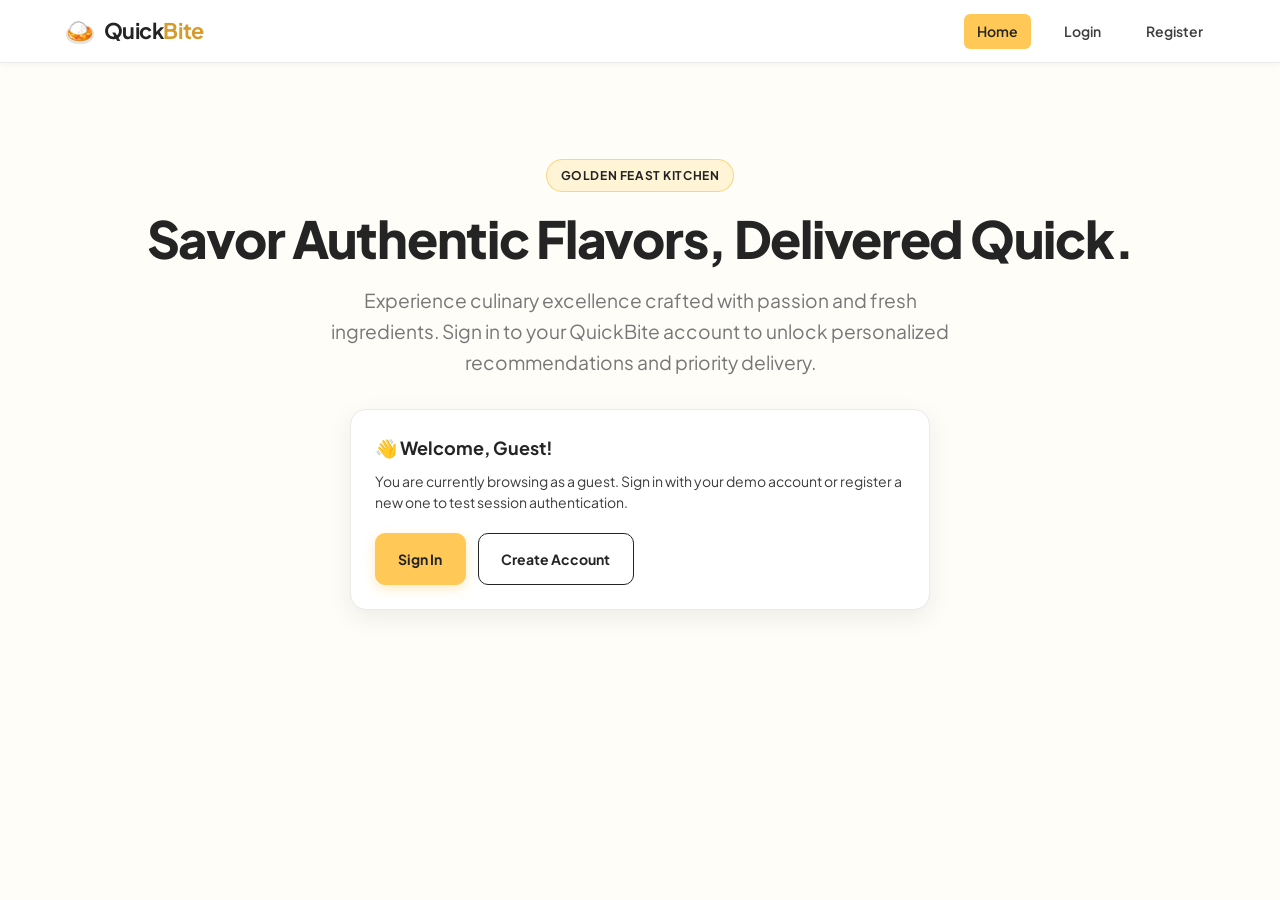
==== index.html @ b0f9e191 "Implement registration and login module (RRN 1246)" ====
<!DOCTYPE html>
<html lang="en">
<head>
  <meta charset="UTF-8">
  <meta name="viewport" content="width=device-width, initial-scale=1.0">
  <title>QuickBite | Authentic Food Ordering</title>
  <!-- Shared Golden Feast Stylesheet -->
  <link rel="stylesheet" href="css/style.css">
  <link rel="preconnect" href="https://fonts.googleapis.com">
  <link rel="preconnect" href="https://fonts.gstatic.com" crossorigin>
  <link href="https://fonts.googleapis.com/css2?family=Plus+Jakarta+Sans:wght@400;500;600;700;800&display=swap" rel="stylesheet">
</head>
<body>

  <!-- Top Navigation Header -->
  <header class="site-header">
    <div class="nav-container">
      <a href="index.html" class="brand-logo" aria-label="QuickBite Home">
        <span class="brand-icon">🍛</span>
        <span class="brand-text">Quick<span class="brand-highlight">Bite</span></span>
      </a>

      <nav class="nav-links" aria-label="Main Navigation">
        <a href="index.html" class="nav-link active" aria-current="page">Home</a>
        <a href="login.html" class="nav-link">Login</a>
        <a href="register.html" class="nav-link">Register</a>
      </nav>
    </div>
  </header>

  <!-- Hero Section -->
  <main class="hero-section">
    <div class="hero-badge">Golden Feast Kitchen</div>
    <h1 class="hero-title">Savor Authentic Flavors, Delivered Quick.</h1>
    <p class="hero-subtitle">
      Experience culinary excellence crafted with passion and fresh ingredients. Sign in to your QuickBite account to unlock personalized recommendations and priority delivery.
    </p>

    <!-- Session Status Card -->
    <div id="home-session-status" class="status-card">
      <div id="guest-view">
        <h3>👋 Welcome, Guest!</h3>
        <p>You are currently browsing as a guest. Sign in with your demo account or register a new one to test session authentication.</p>
        <div style="margin-top: 1.25rem; display: flex; gap: 0.75rem; flex-wrap: wrap;">
          <a href="login.html" class="btn btn-primary">Sign In</a>
          <a href="register.html" class="btn btn-outline">Create Account</a>
        </div>
      </div>

      <div id="logged-in-view" style="display: none;">
        <h3>🎉 Welcome back, <span id="user-display-name">Foodie</span>!</h3>
        <div style="margin-top: 1.25rem; display: flex; gap: 0.75rem; flex-wrap: wrap;">
          <button type="button" id="btn-home-logout" class="btn btn-primary" data-action="logout">Log Out of QuickBite</button>
        </div>
      </div>
    </div>
  </main>

  <!-- Shared Scripts -->
  <script src="js/storage.js"></script>
  <script src="js/auth.js"></script>
  <script>
    // Minimal Home UI session status handler
    document.addEventListener('DOMContentLoaded', () => {
      const user = window.QuickBiteStorage ? window.QuickBiteStorage.getCurrentUser() : null;
      const guestView = document.getElementById('guest-view');
      const loggedInView = document.getElementById('logged-in-view');
      const displayName = document.getElementById('user-display-name');

      if (user && user.name) {
        if (guestView) guestView.style.display = 'none';
        if (loggedInView) loggedInView.style.display = 'block';
        if (displayName) displayName.textContent = user.name;
      } else {
        if (guestView) guestView.style.display = 'block';
        if (loggedInView) loggedInView.style.display = 'none';
      }
    });
  </script>
</body>
</html>
---- css/style.css ----
/* ==========================================================================
   QuickBite - Golden Feast Design System
   Style Specification for Online Food Ordering & Delivery Management System
   ========================================================================== */

:root {
  /* Color Palette */
  --primary-gold: #FFC857;
  --primary-gold-hover: #EBB242;
  --primary-gold-dark: #D49B2E;
  --warm-cream: #FFF4D6;
  --cream-surface: #FFFDF8;
  --card-bg: #FFFFFF;
  --pale-blue: #F2F6FF;
  --pale-blue-border: #D8E4FF;
  --charcoal: #242424;
  --charcoal-light: #3D3D3D;
  --text-muted: #777777;
  --tomato-red: #E63946;
  --tomato-red-bg: #FFEBEB;
  --success-green: #2A9D8F;
  --success-green-bg: #E8F7F5;
  --light-border: #EAEAEA;
  --focus-ring: rgba(255, 200, 87, 0.45);

  /* Typography */
  --font-family: 'Plus Jakarta Sans', system-ui, -apple-system, BlinkMacSystemFont, 'Segoe UI', Roboto, sans-serif;
  --font-size-base: 1rem;
  --font-size-sm: 0.875rem;
  --font-size-xs: 0.75rem;
  --font-size-lg: 1.125rem;
  --font-size-xl: 1.35rem;
  --font-size-2xl: 1.75rem;
  --font-size-3xl: 2.25rem;

  /* Shadows & Radii */
  --radius-sm: 6px;
  --radius-md: 10px;
  --radius-lg: 16px;
  --radius-xl: 24px;
  --radius-full: 9999px;

  --shadow-sm: 0 2px 6px rgba(36, 36, 36, 0.04);
  --shadow-md: 0 8px 24px rgba(36, 36, 36, 0.08);
  --shadow-lg: 0 16px 40px rgba(255, 200, 87, 0.15), 0 6px 18px rgba(36, 36, 36, 0.05);

  /* Transitions */
  --transition-fast: 0.15s ease-in-out;
  --transition-normal: 0.25s ease-in-out;
}

/* --------------------------------------------------------------------------
   Global Reset & Base
   -------------------------------------------------------------------------- */
*, *::before, *::after {
  box-sizing: border-box;
  margin: 0;
  padding: 0;
}

html, body {
  width: 100%;
  min-height: 100%;
  font-family: var(--font-family);
  font-size: 16px;
  color: var(--charcoal);
  background-color: var(--cream-surface);
  line-height: 1.6;
  -webkit-font-smoothing: antialiased;
  overflow-x: hidden;
}

a {
  color: var(--charcoal);
  text-decoration: none;
  transition: color var(--transition-fast);
}

a:hover {
  color: var(--primary-gold-dark);
}

button, input, select, textarea {
  font-family: inherit;
  font-size: inherit;
}

/* --------------------------------------------------------------------------
   Site Header & Navigation
   -------------------------------------------------------------------------- */
.site-header {
  background-color: var(--card-bg);
  border-bottom: 1px solid var(--light-border);
  position: sticky;
  top: 0;
  z-index: 100;
  box-shadow: var(--shadow-sm);
}

.nav-container {
  max-width: 1200px;
  margin: 0 auto;
  padding: 0.85rem 1.5rem;
  display: flex;
  align-items: center;
  justify-content: space-between;
}

.brand-logo {
  display: flex;
  align-items: center;
  gap: 0.5rem;
  font-size: 1.35rem;
  font-weight: 700;
  letter-spacing: -0.02em;
}

.brand-icon {
  font-size: 1.6rem;
  line-height: 1;
}

.brand-text {
  color: var(--charcoal);
}

.brand-highlight {
  color: var(--primary-gold-dark);
}

.nav-links {
  display: flex;
  align-items: center;
  gap: 1.25rem;
}

.nav-link {
  font-weight: 600;
  font-size: var(--font-size-sm);
  color: var(--charcoal-light);
  padding: 0.4rem 0.8rem;
  border-radius: var(--radius-sm);
  transition: background-color var(--transition-fast), color var(--transition-fast);
}

.nav-link:hover {
  background-color: var(--warm-cream);
  color: var(--charcoal);
}

.nav-link.active {
  background-color: var(--primary-gold);
  color: var(--charcoal);
}

.user-nav-badge {
  font-size: var(--font-size-sm);
  font-weight: 600;
  background-color: var(--warm-cream);
  color: var(--charcoal);
  padding: 0.4rem 0.85rem;
  border-radius: var(--radius-full);
  border: 1px solid rgba(255, 200, 87, 0.4);
}

.btn-logout-link {
  color: var(--tomato-red) !important;
  cursor: pointer;
}

.btn-logout-link:hover {
  background-color: var(--tomato-red-bg) !important;
}

/* --------------------------------------------------------------------------
   Authentication Page Layout & Golden Surroundings
   -------------------------------------------------------------------------- */
.auth-page {
  background: radial-gradient(circle at 10% 20%, var(--warm-cream) 0%, var(--cream-surface) 65%, #FFF0C9 100%);
  display: flex;
  flex-direction: column;
  min-height: 100vh;
}

.auth-main {
  flex: 1;
  display: flex;
  align-items: center;
  justify-content: center;
  padding: 2.5rem 1.25rem;
}

.auth-card-wrapper {
  width: 100%;
  max-width: 490px;
  margin: 0 auto;
}

.auth-card {
  background-color: var(--card-bg);
  border: 1px solid var(--light-border);
  border-radius: var(--radius-lg);
  box-shadow: var(--shadow-lg);
  padding: 2.25rem 2rem;
  position: relative;
  overflow: hidden;
}

.auth-card::before {
  content: "";
  position: absolute;
  top: 0;
  left: 0;
  right: 0;
  height: 5px;
  background: linear-gradient(90deg, var(--primary-gold) 0%, #FF9E00 100%);
}

.badge-tag {
  display: inline-block;
  background-color: var(--warm-cream);
  color: var(--charcoal);
  font-size: var(--font-size-xs);
  font-weight: 700;
  text-transform: uppercase;
  letter-spacing: 0.05em;
  padding: 0.25rem 0.65rem;
  border-radius: var(--radius-full);
  margin-bottom: 0.6rem;
  border: 1px solid rgba(255, 200, 87, 0.6);
}

.auth-header {
  margin-bottom: 1.5rem;
  text-align: left;
}

.auth-title {
  font-size: var(--font-size-2xl);
  font-weight: 700;
  color: var(--charcoal);
  margin-bottom: 0.35rem;
  letter-spacing: -0.02em;
}

.auth-subtitle {
  font-size: var(--font-size-sm);
  color: var(--text-muted);
  line-height: 1.5;
}

/* --------------------------------------------------------------------------
   Notice & Academic Disclaimers
   -------------------------------------------------------------------------- */
.notice-banner {
  display: flex;
  gap: 0.6rem;
  padding: 0.75rem 0.9rem;
  border-radius: var(--radius-md);
  font-size: var(--font-size-xs);
  line-height: 1.45;
  margin-bottom: 1.25rem;
}

.demo-disclaimer {
  background-color: var(--pale-blue);
  border: 1px solid var(--pale-blue-border);
  color: #2B4C7E;
}

.notice-icon {
  font-size: 1.1rem;
  flex-shrink: 0;
  margin-top: 1px;
}

/* --------------------------------------------------------------------------
   Demo Account Box
   -------------------------------------------------------------------------- */
.demo-account-box {
  background-color: var(--warm-cream);
  border: 1px dashed var(--primary-gold-dark);
  border-radius: var(--radius-md);
  padding: 0.75rem 0.9rem;
  margin-bottom: 1.25rem;
}

.demo-box-header {
  display: flex;
  align-items: center;
  justify-content: space-between;
  margin-bottom: 0.35rem;
  flex-wrap: wrap;
  gap: 0.4rem;
}

.demo-chip {
  font-size: var(--font-size-xs);
  font-weight: 700;
  color: var(--charcoal);
  text-transform: uppercase;
  letter-spacing: 0.04em;
}

.demo-credentials-text {
  font-size: var(--font-size-xs);
  color: var(--charcoal-light);
  line-height: 1.4;
}

.demo-credentials-text code {
  background-color: var(--card-bg);
  padding: 0.15rem 0.35rem;
  border-radius: var(--radius-sm);
  font-family: monospace;
  font-size: 0.8rem;
  border: 1px solid var(--light-border);
}

/* --------------------------------------------------------------------------
   Alerts & Feedback Messages
   -------------------------------------------------------------------------- */
.auth-alert {
  padding: 0.75rem 1rem;
  border-radius: var(--radius-md);
  font-size: var(--font-size-sm);
  font-weight: 500;
  margin-bottom: 1.25rem;
  animation: fadeIn 0.2s ease-in-out;
}

@keyframes fadeIn {
  from { opacity: 0; transform: translateY(-4px); }
  to { opacity: 1; transform: translateY(0); }
}

.alert-error {
  background-color: var(--tomato-red-bg);
  color: var(--tomato-red);
  border: 1px solid rgba(230, 57, 70, 0.25);
}

.alert-success {
  background-color: var(--success-green-bg);
  color: var(--success-green);
  border: 1px solid rgba(42, 157, 143, 0.25);
}

.alert-info {
  background-color: var(--pale-blue);
  color: #1D4ED8;
  border: 1px solid var(--pale-blue-border);
}

/* --------------------------------------------------------------------------
   Form Controls & Inputs
   -------------------------------------------------------------------------- */
.auth-form {
  display: flex;
  flex-direction: column;
  gap: 1.15rem;
}

.form-group {
  display: flex;
  flex-direction: column;
  gap: 0.35rem;
  text-align: left;
}

.form-label {
  font-size: var(--font-size-sm);
  font-weight: 600;
  color: var(--charcoal);
  display: block;
}

.required-star {
  color: var(--tomato-red);
  font-weight: bold;
}

.input-wrapper {
  position: relative;
  display: flex;
  align-items: center;
}

.input-icon {
  position: absolute;
  left: 0.85rem;
  font-size: 1rem;
  pointer-events: none;
  opacity: 0.7;
  user-select: none;
}

.form-input {
  width: 100%;
  padding: 0.75rem 0.9rem 0.75rem 2.45rem;
  background-color: #FFFFFF;
  border: 1.5px solid var(--light-border);
  border-radius: var(--radius-md);
  font-size: var(--font-size-sm);
  color: var(--charcoal);
  transition: border-color var(--transition-fast), box-shadow var(--transition-fast);
}

.form-input::placeholder {
  color: #AAAAAA;
}

.form-input:focus {
  outline: none;
  border-color: var(--primary-gold-dark);
  box-shadow: 0 0 0 3px var(--focus-ring);
}

.form-input.is-invalid {
  border-color: var(--tomato-red);
  box-shadow: 0 0 0 3px rgba(230, 57, 70, 0.15);
}

.btn-toggle-password {
  position: absolute;
  right: 0.75rem;
  background: none;
  border: none;
  cursor: pointer;
  padding: 0.25rem;
  font-size: 1rem;
  border-radius: var(--radius-sm);
  line-height: 1;
  transition: opacity var(--transition-fast), transform var(--transition-fast);
}

.btn-toggle-password:hover {
  transform: scale(1.1);
}

.btn-toggle-password:focus {
  outline: 2px solid var(--primary-gold);
}

.field-hint {
  font-size: var(--font-size-xs);
  color: var(--text-muted);
}

.field-error {
  font-size: var(--font-size-xs);
  color: var(--tomato-red);
  font-weight: 500;
  display: none;
  margin-top: 0.15rem;
}

/* --------------------------------------------------------------------------
   Buttons
   -------------------------------------------------------------------------- */
.btn {
  display: inline-flex;
  align-items: center;
  justify-content: center;
  font-weight: 700;
  font-size: var(--font-size-sm);
  padding: 0.85rem 1.4rem;
  border-radius: var(--radius-md);
  border: 1px solid transparent;
  cursor: pointer;
  transition: all var(--transition-fast);
  text-decoration: none;
}

.btn-primary {
  background-color: var(--primary-gold);
  color: var(--charcoal);
  border-color: var(--primary-gold);
  box-shadow: 0 4px 12px rgba(255, 200, 87, 0.35);
}

.btn-primary:hover {
  background-color: var(--primary-gold-hover);
  border-color: var(--primary-gold-hover);
  transform: translateY(-1px);
  box-shadow: 0 6px 16px rgba(255, 200, 87, 0.45);
}

.btn-primary:active {
  transform: translateY(0);
}

.btn-primary:focus {
  outline: none;
  box-shadow: 0 0 0 3px var(--focus-ring);
}

.btn-block {
  width: 100%;
}

.btn-outline-sm {
  background-color: #FFFFFF;
  border: 1px solid var(--primary-gold-dark);
  color: var(--charcoal);
  padding: 0.3rem 0.65rem;
  font-size: var(--font-size-xs);
  font-weight: 600;
  border-radius: var(--radius-sm);
}

.btn-outline-sm:hover {
  background-color: var(--primary-gold);
  color: var(--charcoal);
}

.btn-outline {
  background-color: transparent;
  border: 1.5px solid var(--charcoal);
  color: var(--charcoal);
}

.btn-outline:hover {
  background-color: var(--charcoal);
  color: #FFFFFF;
}

.btn:disabled, .btn.loading {
  opacity: 0.75;
  cursor: not-allowed;
  transform: none !important;
}

/* --------------------------------------------------------------------------
   Auth Footer
   -------------------------------------------------------------------------- */
.auth-footer {
  margin-top: 1.5rem;
  padding-top: 1.25rem;
  border-top: 1px solid var(--light-border);
  text-align: center;
  font-size: var(--font-size-sm);
  color: var(--text-muted);
}

.auth-link {
  font-weight: 700;
  color: var(--charcoal);
  text-decoration: underline;
  text-underline-offset: 3px;
}

.auth-link:hover {
  color: var(--primary-gold-dark);
}

/* --------------------------------------------------------------------------
   Home Page Shell (index.html)
   -------------------------------------------------------------------------- */
.hero-section {
  max-width: 1200px;
  margin: 3rem auto;
  padding: 3rem 1.5rem;
  text-align: center;
}

.hero-badge {
  display: inline-block;
  background-color: var(--warm-cream);
  color: var(--charcoal);
  font-size: var(--font-size-xs);
  font-weight: 700;
  text-transform: uppercase;
  letter-spacing: 0.05em;
  padding: 0.35rem 0.85rem;
  border-radius: var(--radius-full);
  margin-bottom: 1rem;
  border: 1px solid rgba(255, 200, 87, 0.7);
}

.hero-title {
  font-size: clamp(2rem, 4vw, 3.25rem);
  font-weight: 800;
  letter-spacing: -0.025em;
  line-height: 1.2;
  margin-bottom: 1rem;
  color: var(--charcoal);
}

.hero-subtitle {
  font-size: clamp(1rem, 2vw, 1.2rem);
  color: var(--text-muted);
  max-width: 620px;
  margin: 0 auto 2rem auto;
  line-height: 1.6;
}

.hero-actions {
  display: flex;
  align-items: center;
  justify-content: center;
  gap: 1rem;
  flex-wrap: wrap;
}

.status-card {
  max-width: 580px;
  margin: 2rem auto 0 auto;
  background-color: var(--card-bg);
  border: 1px solid var(--light-border);
  border-radius: var(--radius-lg);
  padding: 1.5rem;
  box-shadow: var(--shadow-md);
  text-align: left;
}

.status-card h3 {
  font-size: var(--font-size-lg);
  font-weight: 700;
  margin-bottom: 0.5rem;
}

.status-card p {
  font-size: var(--font-size-sm);
  color: var(--charcoal-light);
  line-height: 1.5;
}

/* --------------------------------------------------------------------------
   Responsive Media Queries
   -------------------------------------------------------------------------- */
@media (max-width: 768px) {
  .nav-container {
    padding: 0.75rem 1rem;
  }

  .auth-main {
    padding: 1.5rem 1rem;
  }

  .auth-card {
    padding: 1.75rem 1.25rem;
  }

  .auth-title {
    font-size: 1.5rem;
  }
}

@media (max-width: 480px) {
  .nav-links {
    gap: 0.65rem;
  }

  .nav-link {
    font-size: 0.8rem;
    padding: 0.35rem 0.55rem;
  }

  .user-nav-badge {
    font-size: 0.75rem;
    padding: 0.3rem 0.6rem;
  }
}
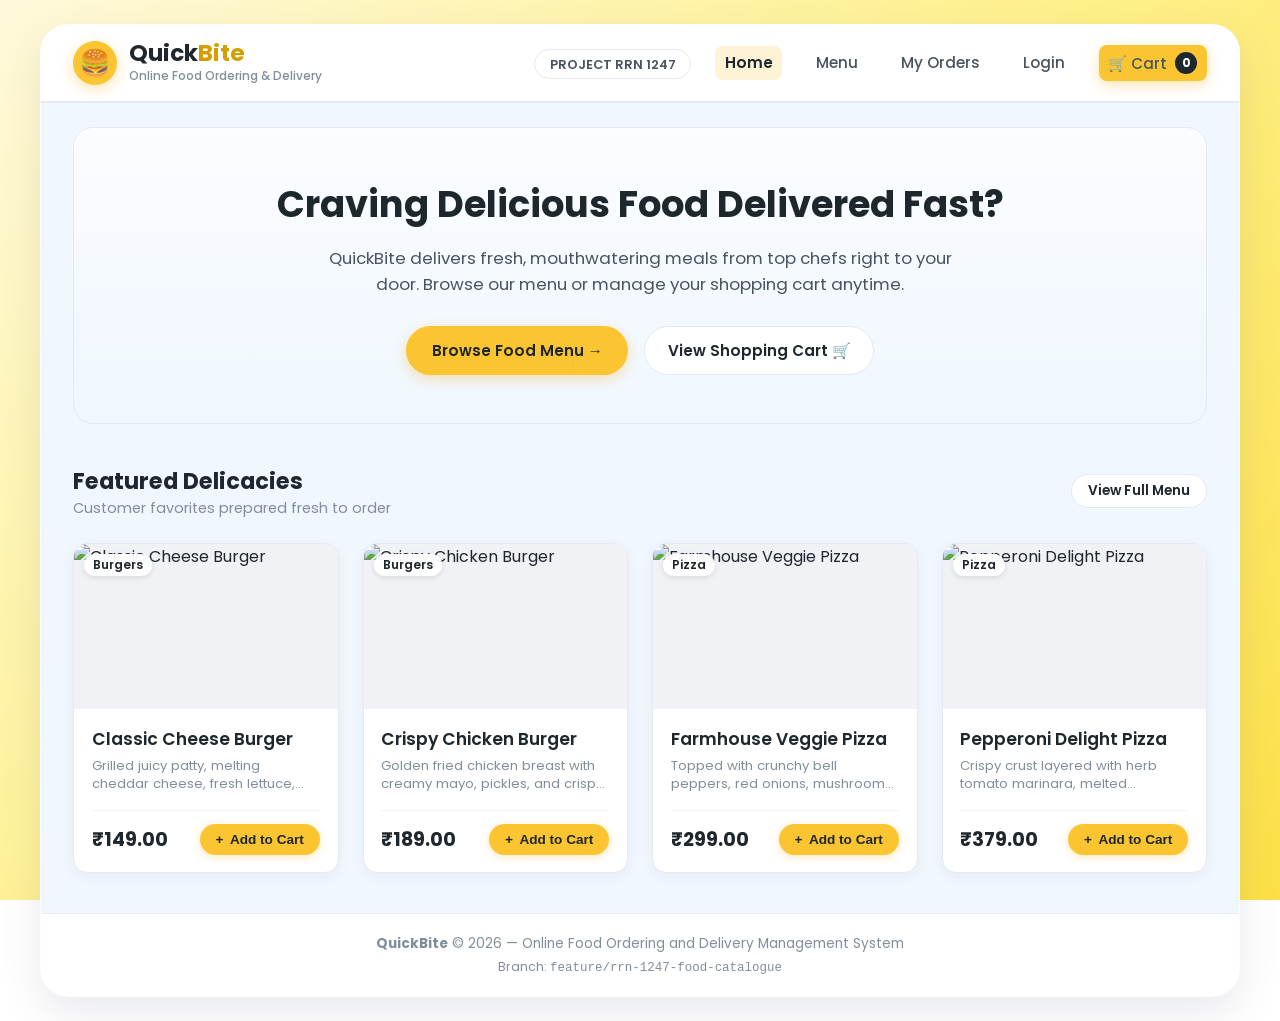
==== commit 9a44aca8: "Implement shopping cart module for RRN 1247" ====
--- a/index.html
+++ b/index.html
@@ -3,80 +3,161 @@
 <head>
   <meta charset="UTF-8">
   <meta name="viewport" content="width=device-width, initial-scale=1.0">
-  <title>QuickBite | Authentic Food Ordering</title>
-  <!-- Shared Golden Feast Stylesheet -->
+  <title>QuickBite — Online Food Ordering & Delivery</title>
   <link rel="stylesheet" href="css/style.css">
-  <link rel="preconnect" href="https://fonts.googleapis.com">
-  <link rel="preconnect" href="https://fonts.gstatic.com" crossorigin>
-  <link href="https://fonts.googleapis.com/css2?family=Plus+Jakarta+Sans:wght@400;500;600;700;800&display=swap" rel="stylesheet">
+  <style>
+    .hero-box {
+      padding: 3rem 2rem;
+      text-align: center;
+      background: linear-gradient(180deg, rgba(255, 255, 255, 0.7) 0%, rgba(240, 247, 255, 0.9) 100%);
+      border-radius: var(--radius-lg);
+      margin: 1.5rem 2rem;
+      border: 1px solid var(--border-light);
+    }
+    .hero-box h2 {
+      font-size: 2.3rem;
+      font-weight: 700;
+      color: var(--text-dark);
+      margin-bottom: 0.8rem;
+    }
+    .hero-box p {
+      font-size: 1.05rem;
+      color: var(--text-body);
+      max-width: 650px;
+      margin: 0 auto 1.8rem auto;
+    }
+    .hero-cta {
+      display: flex;
+      justify-content: center;
+      gap: 1rem;
+      flex-wrap: wrap;
+    }
+    .featured-section {
+      padding: 1rem 2rem 2.5rem 2rem;
+    }
+    .featured-header {
+      margin-bottom: 1.5rem;
+      display: flex;
+      justify-content: space-between;
+      align-items: center;
+    }
+  </style>
 </head>
 <body>
+  <div class="main-wrapper">
 
-  <!-- Top Navigation Header -->
-  <header class="site-header">
-    <div class="nav-container">
-      <a href="index.html" class="brand-logo" aria-label="QuickBite Home">
-        <span class="brand-icon">🍛</span>
-        <span class="brand-text">Quick<span class="brand-highlight">Bite</span></span>
+    <!-- Header Navigation -->
+    <header class="site-header">
+      <a href="index.html" class="brand-link">
+        <div class="logo-badge">🍔</div>
+        <div class="brand-text">
+          <h1>Quick<span>Bite</span></h1>
+          <p>Online Food Ordering & Delivery</p>
+        </div>
       </a>
 
-      <nav class="nav-links" aria-label="Main Navigation">
-        <a href="index.html" class="nav-link active" aria-current="page">Home</a>
-        <a href="login.html" class="nav-link">Login</a>
-        <a href="register.html" class="nav-link">Register</a>
+      <nav>
+        <ul class="nav-links">
+          <li><span class="team-pill">PROJECT RRN 1247</span></li>
+          <li><a href="index.html" class="active">Home</a></li>
+          <li><a href="menu.html">Menu</a></li>
+          <li><a href="#" onclick="alert('My Orders module is under development by teammate.'); return false;">My Orders</a></li>
+          <li><a href="#" onclick="alert('Login module is under development by teammate.'); return false;">Login</a></li>
+          <li>
+            <a href="cart.html" class="cart-link-btn">
+              <span>🛒 Cart</span>
+              <span class="cart-badge" id="cart-badge">0</span>
+            </a>
+          </li>
+        </ul>
       </nav>
-    </div>
-  </header>
+    </header>
 
-  <!-- Hero Section -->
-  <main class="hero-section">
-    <div class="hero-badge">Golden Feast Kitchen</div>
-    <h1 class="hero-title">Savor Authentic Flavors, Delivered Quick.</h1>
-    <p class="hero-subtitle">
-      Experience culinary excellence crafted with passion and fresh ingredients. Sign in to your QuickBite account to unlock personalized recommendations and priority delivery.
-    </p>
+    <!-- Hero Section -->
+    <section class="hero-box">
+      <h2>Craving Delicious Food Delivered Fast?</h2>
+      <p>QuickBite delivers fresh, mouthwatering meals from top chefs right to your door. Browse our menu or manage your shopping cart anytime.</p>
+      <div class="hero-cta">
+        <a href="menu.html" class="btn-yellow">Browse Food Menu →</a>
+        <a href="cart.html" class="btn-secondary">View Shopping Cart 🛒</a>
+      </div>
+    </section>
 
-    <!-- Session Status Card -->
-    <div id="home-session-status" class="status-card">
-      <div id="guest-view">
-        <h3>👋 Welcome, Guest!</h3>
-        <p>You are currently browsing as a guest. Sign in with your demo account or register a new one to test session authentication.</p>
-        <div style="margin-top: 1.25rem; display: flex; gap: 0.75rem; flex-wrap: wrap;">
-          <a href="login.html" class="btn btn-primary">Sign In</a>
-          <a href="register.html" class="btn btn-outline">Create Account</a>
+    <!-- Featured Food Catalogue Section -->
+    <section class="featured-section">
+      <div class="featured-header">
+        <div>
+          <h3 style="font-size: 1.4rem; font-weight: 700;">Featured Delicacies</h3>
+          <p style="color: var(--text-muted); font-size: 0.9rem;">Customer favorites prepared fresh to order</p>
         </div>
+        <a href="menu.html" class="btn-secondary" style="font-size: 0.85rem; padding: 0.4rem 1rem;">View Full Menu</a>
       </div>
 
-      <div id="logged-in-view" style="display: none;">
-        <h3>🎉 Welcome back, <span id="user-display-name">Foodie</span>!</h3>
-        <div style="margin-top: 1.25rem; display: flex; gap: 0.75rem; flex-wrap: wrap;">
-          <button type="button" id="btn-home-logout" class="btn btn-primary" data-action="logout">Log Out of QuickBite</button>
+      <div class="food-grid" id="featured-food-grid">
+        <!-- Rendered dynamically -->
+      </div>
+    </section>
+
+    <!-- Site Footer -->
+    <footer class="site-footer">
+      <p><strong>QuickBite</strong> &copy; 2026 — Online Food Ordering and Delivery Management System</p>
+      <p style="font-size: 0.78rem; margin-top: 4px;">Branch: <code>feature/rrn-1247-food-catalogue</code></p>
+    </footer>
+
+  </div>
+
+  <!-- Toast Notification -->
+  <div id="toast" class="toast-notice hidden"></div>
+
+  <!-- Shared Storage & Helpers -->
+  <script src="js/storage.js"></script>
+  <script>
+    let toastTimer = null;
+    function showToast(message) {
+      const toast = document.getElementById("toast");
+      if (!toast) return;
+      toast.textContent = message;
+      toast.classList.remove("hidden");
+      clearTimeout(toastTimer);
+      toastTimer = setTimeout(() => {
+        toast.classList.add("hidden");
+      }, 2500);
+    }
+
+    function renderFeatured() {
+      const grid = document.getElementById("featured-food-grid");
+      if (!grid) return;
+      const items = getFoodItems().slice(0, 4); // First 4 featured items
+      grid.innerHTML = items.map(item => `
+        <div class="food-card">
+          <div class="food-card-img-wrap">
+            <img src="${item.image}" alt="${item.name}" loading="lazy" onerror="this.src='https://images.unsplash.com/photo-1546069901-ba9599a7e63c?auto=format&fit=crop&w=500&q=80'">
+            <span class="food-category-badge">${item.category}</span>
+          </div>
+          <div class="food-card-body">
+            <h4 class="food-card-title">${item.name}</h4>
+            <p class="food-card-desc">${item.description}</p>
+            <div class="food-card-footer">
+              <span class="food-card-price">${formatCurrency(item.price)}</span>
+              <button class="btn-add-food" onclick="handleAddToCart(${item.id})">
+                <span>+</span> Add to Cart
+              </button>
+            </div>
+          </div>
         </div>
-      </div>
-    </div>
-  </main>
+      `).join("");
+    }
 
-  <!-- Shared Scripts -->
-  <script src="js/storage.js"></script>
-  <script src="js/auth.js"></script>
-  <script>
-    // Minimal Home UI session status handler
-    document.addEventListener('DOMContentLoaded', () => {
-      const user = window.QuickBiteStorage ? window.QuickBiteStorage.getCurrentUser() : null;
-      const guestView = document.getElementById('guest-view');
-      const loggedInView = document.getElementById('logged-in-view');
-      const displayName = document.getElementById('user-display-name');
+    function handleAddToCart(id) {
+      const items = getFoodItems();
+      const product = items.find(i => Number(i.id) === Number(id));
+      if (product) {
+        addToCart(product);
+        showToast(`Added "${product.name}" to cart! 🛒`);
+      }
+    }
 
-      if (user && user.name) {
-        if (guestView) guestView.style.display = 'none';
-        if (loggedInView) loggedInView.style.display = 'block';
-        if (displayName) displayName.textContent = user.name;
-      } else {
-        if (guestView) guestView.style.display = 'block';
-        if (loggedInView) loggedInView.style.display = 'none';
-      }
-    });
+    document.addEventListener("DOMContentLoaded", renderFeatured);
   </script>
 </body>
 </html>
-
--- a/css/style.css
+++ b/css/style.css
@@ -1,665 +1,782 @@
-/* ==========================================================================
-   QuickBite - Golden Feast Design System
-   Style Specification for Online Food Ordering & Delivery Management System
-   ========================================================================== */
+/* ==============================================================================
+   QuickBite — Unified Style Sheet (Food Ordering & Delivery Management System)
+   Visual Theme:
+   - Warm Yellow Outer Background
+   - Large, Rounded, Light-Blue / Off-White Main Container
+   - White Food & Cart Cards with Rounded Corners
+   - Yellow Pill Buttons with Rounded Edges
+   - Dark Clean Typography & Soft Shadows
+   ============================================================================== */
+
+@import url('https://fonts.googleapis.com/css2?family=Poppins:wght@300;400;500;600;700&display=swap');
 
 :root {
-  /* Color Palette */
-  --primary-gold: #FFC857;
-  --primary-gold-hover: #EBB242;
-  --primary-gold-dark: #D49B2E;
-  --warm-cream: #FFF4D6;
-  --cream-surface: #FFFDF8;
-  --card-bg: #FFFFFF;
-  --pale-blue: #F2F6FF;
-  --pale-blue-border: #D8E4FF;
-  --charcoal: #242424;
-  --charcoal-light: #3D3D3D;
-  --text-muted: #777777;
-  --tomato-red: #E63946;
-  --tomato-red-bg: #FFEBEB;
-  --success-green: #2A9D8F;
-  --success-green-bg: #E8F7F5;
-  --light-border: #EAEAEA;
-  --focus-ring: rgba(255, 200, 87, 0.45);
-
-  /* Typography */
-  --font-family: 'Plus Jakarta Sans', system-ui, -apple-system, BlinkMacSystemFont, 'Segoe UI', Roboto, sans-serif;
-  --font-size-base: 1rem;
-  --font-size-sm: 0.875rem;
-  --font-size-xs: 0.75rem;
-  --font-size-lg: 1.125rem;
-  --font-size-xl: 1.35rem;
-  --font-size-2xl: 1.75rem;
-  --font-size-3xl: 2.25rem;
-
+  /* Warm Yellow & Accent Palette */
+  --bg-yellow: #fff3b0;
+  --bg-yellow-gradient: linear-gradient(135deg, #fff9db 0%, #fef08a 50%, #fde047 100%);
+  --container-light-blue: #f0f7ff;
+  --card-white: #ffffff;
+  --primary-yellow: #fbc531;
+  --primary-yellow-hover: #e1b12c;
+  --accent-orange: #ff793f;
+  --accent-green: #2ed573;
+  --accent-red: #eb4d4b;
+  
+  /* Text & Neutral Colors */
+  --text-dark: #1e272e;
+  --text-body: #485460;
+  --text-muted: #808e9b;
+  --border-light: #e4eaf2;
+  
   /* Shadows & Radii */
-  --radius-sm: 6px;
-  --radius-md: 10px;
-  --radius-lg: 16px;
-  --radius-xl: 24px;
-  --radius-full: 9999px;
-
-  --shadow-sm: 0 2px 6px rgba(36, 36, 36, 0.04);
-  --shadow-md: 0 8px 24px rgba(36, 36, 36, 0.08);
-  --shadow-lg: 0 16px 40px rgba(255, 200, 87, 0.15), 0 6px 18px rgba(36, 36, 36, 0.05);
-
-  /* Transitions */
-  --transition-fast: 0.15s ease-in-out;
-  --transition-normal: 0.25s ease-in-out;
-}
-
-/* --------------------------------------------------------------------------
-   Global Reset & Base
-   -------------------------------------------------------------------------- */
-*, *::before, *::after {
-  box-sizing: border-box;
+  --radius-sm: 8px;
+  --radius-md: 14px;
+  --radius-lg: 20px;
+  --radius-xl: 28px;
+  --radius-pill: 50px;
+  --shadow-subtle: 0 4px 14px rgba(0, 0, 0, 0.05);
+  --shadow-container: 0 16px 40px rgba(71, 85, 105, 0.12);
+  --shadow-btn: 0 4px 14px rgba(245, 175, 25, 0.35);
+  --transition: all 0.25s ease;
+}
+
+* {
   margin: 0;
   padding: 0;
-}
-
-html, body {
+  box-sizing: border-box;
+}
+
+body {
+  font-family: 'Poppins', -apple-system, BlinkMacSystemFont, 'Segoe UI', Roboto, sans-serif;
+  background: var(--bg-yellow-gradient);
+  background-attachment: fixed;
+  color: var(--text-dark);
+  min-height: 100vh;
+  display: flex;
+  flex-direction: column;
+  padding: 1.5rem 1rem;
+}
+
+/* ==============================================================================
+   Large Rounded Light-Blue Main Container
+   ============================================================================== */
+.main-wrapper {
+  max-width: 1200px;
   width: 100%;
-  min-height: 100%;
-  font-family: var(--font-family);
-  font-size: 16px;
-  color: var(--charcoal);
-  background-color: var(--cream-surface);
-  line-height: 1.6;
-  -webkit-font-smoothing: antialiased;
-  overflow-x: hidden;
-}
-
-a {
-  color: var(--charcoal);
+  margin: 0 auto;
+  background-color: var(--container-light-blue);
+  border-radius: var(--radius-xl);
+  box-shadow: var(--shadow-container);
+  border: 1px solid rgba(255, 255, 255, 0.8);
+  overflow: hidden;
+  display: flex;
+  flex-direction: column;
+  flex: 1;
+}
+
+/* ==============================================================================
+   Header Navigation Bar
+   ============================================================================== */
+.site-header {
+  background-color: var(--card-white);
+  padding: 1rem 2rem;
+  display: flex;
+  justify-content: space-between;
+  align-items: center;
+  border-bottom: 2px solid var(--border-light);
+}
+
+.brand-link {
+  display: flex;
+  align-items: center;
+  gap: 0.75rem;
   text-decoration: none;
-  transition: color var(--transition-fast);
-}
-
-a:hover {
-  color: var(--primary-gold-dark);
-}
-
-button, input, select, textarea {
+  color: inherit;
+}
+
+.logo-badge {
+  background: var(--primary-yellow);
+  width: 44px;
+  height: 44px;
+  border-radius: 50%;
+  display: flex;
+  align-items: center;
+  justify-content: center;
+  font-size: 1.6rem;
+  box-shadow: var(--shadow-btn);
+}
+
+.brand-text h1 {
+  font-size: 1.45rem;
+  font-weight: 700;
+  color: var(--text-dark);
+  line-height: 1.1;
+}
+
+.brand-text span {
+  color: #d39e00;
+}
+
+.brand-text p {
+  font-size: 0.75rem;
+  color: var(--text-muted);
+  font-weight: 500;
+}
+
+.nav-links {
+  display: flex;
+  align-items: center;
+  gap: 1.5rem;
+  list-style: none;
+}
+
+.nav-links a {
+  text-decoration: none;
+  color: var(--text-body);
+  font-weight: 500;
+  font-size: 0.95rem;
+  transition: var(--transition);
+  padding: 0.4rem 0.6rem;
+  border-radius: var(--radius-sm);
+}
+
+.nav-links a:hover,
+.nav-links a.active {
+  color: var(--text-dark);
+  font-weight: 600;
+  background-color: rgba(251, 197, 49, 0.2);
+}
+
+.cart-link-btn {
+  background-color: var(--primary-yellow);
+  color: var(--text-dark);
+  text-decoration: none;
+  font-weight: 600;
+  font-size: 0.95rem;
+  padding: 0.55rem 1.2rem;
+  border-radius: var(--radius-pill);
+  display: flex;
+  align-items: center;
+  gap: 0.5rem;
+  box-shadow: var(--shadow-btn);
+  transition: var(--transition);
+}
+
+.cart-link-btn:hover {
+  background-color: var(--primary-yellow-hover);
+  transform: translateY(-2px);
+}
+
+.cart-badge {
+  background-color: var(--text-dark);
+  color: #ffffff;
+  font-size: 0.75rem;
+  font-weight: 700;
+  min-width: 22px;
+  height: 22px;
+  border-radius: 50%;
+  display: inline-flex;
+  align-items: center;
+  justify-content: center;
+  padding: 0 4px;
+}
+
+/* ==============================================================================
+   Page Banner / Breadcrumbs
+   ============================================================================== */
+.page-banner {
+  padding: 1.75rem 2rem 1rem 2rem;
+  display: flex;
+  justify-content: space-between;
+  align-items: center;
+  flex-wrap: wrap;
+  gap: 1rem;
+}
+
+.page-title {
+  font-size: 1.85rem;
+  font-weight: 700;
+  color: var(--text-dark);
+}
+
+.page-subtitle {
+  color: var(--text-muted);
+  font-size: 0.92rem;
+  margin-top: 0.2rem;
+}
+
+.team-pill {
+  background: var(--card-white);
+  border: 1px solid var(--border-light);
+  padding: 0.35rem 0.9rem;
+  border-radius: var(--radius-pill);
+  font-size: 0.8rem;
+  font-weight: 600;
+  color: var(--text-body);
+}
+
+/* ==============================================================================
+   Yellow Button Styles
+   ============================================================================== */
+.btn-yellow {
+  background-color: var(--primary-yellow);
+  color: var(--text-dark);
+  border: none;
   font-family: inherit;
-  font-size: inherit;
-}
-
-/* --------------------------------------------------------------------------
-   Site Header & Navigation
-   -------------------------------------------------------------------------- */
-.site-header {
-  background-color: var(--card-bg);
-  border-bottom: 1px solid var(--light-border);
-  position: sticky;
-  top: 0;
-  z-index: 100;
-  box-shadow: var(--shadow-sm);
-}
-
-.nav-container {
-  max-width: 1200px;
-  margin: 0 auto;
-  padding: 0.85rem 1.5rem;
-  display: flex;
-  align-items: center;
+  font-weight: 600;
+  font-size: 0.95rem;
+  padding: 0.75rem 1.6rem;
+  border-radius: var(--radius-pill);
+  cursor: pointer;
+  display: inline-flex;
+  align-items: center;
+  justify-content: center;
+  gap: 0.5rem;
+  box-shadow: var(--shadow-btn);
+  transition: var(--transition);
+  text-decoration: none;
+}
+
+.btn-yellow:hover:not(:disabled) {
+  background-color: var(--primary-yellow-hover);
+  transform: translateY(-2px);
+  box-shadow: 0 6px 18px rgba(245, 175, 25, 0.45);
+}
+
+.btn-yellow:disabled {
+  background-color: #e2e8f0;
+  color: #94a3b8;
+  box-shadow: none;
+  cursor: not-allowed;
+  transform: none;
+}
+
+.btn-secondary {
+  background-color: var(--card-white);
+  color: var(--text-dark);
+  border: 1.5px solid var(--border-light);
+  font-family: inherit;
+  font-weight: 600;
+  font-size: 0.95rem;
+  padding: 0.75rem 1.4rem;
+  border-radius: var(--radius-pill);
+  cursor: pointer;
+  display: inline-flex;
+  align-items: center;
+  justify-content: center;
+  gap: 0.5rem;
+  transition: var(--transition);
+  text-decoration: none;
+}
+
+.btn-secondary:hover {
+  background-color: #f8fafc;
+  border-color: #cbd5e1;
+}
+
+/* ==============================================================================
+   Shopping Cart Page Layout (cart.html)
+   ============================================================================== */
+.cart-content-grid {
+  display: grid;
+  grid-template-columns: 1fr 380px;
+  gap: 2rem;
+  padding: 1rem 2rem 2.5rem 2rem;
+  align-items: start;
+}
+
+/* Cart Items Container */
+.cart-items-wrapper {
+  display: flex;
+  flex-direction: column;
+  gap: 1.25rem;
+}
+
+.cart-items-header {
+  display: flex;
   justify-content: space-between;
-}
-
-.brand-logo {
-  display: flex;
-  align-items: center;
-  gap: 0.5rem;
-  font-size: 1.35rem;
-  font-weight: 700;
-  letter-spacing: -0.02em;
-}
-
-.brand-icon {
-  font-size: 1.6rem;
-  line-height: 1;
-}
-
-.brand-text {
-  color: var(--charcoal);
-}
-
-.brand-highlight {
-  color: var(--primary-gold-dark);
-}
-
-.nav-links {
-  display: flex;
-  align-items: center;
-  gap: 1.25rem;
-}
-
-.nav-link {
-  font-weight: 600;
-  font-size: var(--font-size-sm);
-  color: var(--charcoal-light);
-  padding: 0.4rem 0.8rem;
-  border-radius: var(--radius-sm);
-  transition: background-color var(--transition-fast), color var(--transition-fast);
-}
-
-.nav-link:hover {
-  background-color: var(--warm-cream);
-  color: var(--charcoal);
-}
-
-.nav-link.active {
-  background-color: var(--primary-gold);
-  color: var(--charcoal);
-}
-
-.user-nav-badge {
-  font-size: var(--font-size-sm);
-  font-weight: 600;
-  background-color: var(--warm-cream);
-  color: var(--charcoal);
-  padding: 0.4rem 0.85rem;
-  border-radius: var(--radius-full);
-  border: 1px solid rgba(255, 200, 87, 0.4);
-}
-
-.btn-logout-link {
-  color: var(--tomato-red) !important;
-  cursor: pointer;
-}
-
-.btn-logout-link:hover {
-  background-color: var(--tomato-red-bg) !important;
-}
-
-/* --------------------------------------------------------------------------
-   Authentication Page Layout & Golden Surroundings
-   -------------------------------------------------------------------------- */
-.auth-page {
-  background: radial-gradient(circle at 10% 20%, var(--warm-cream) 0%, var(--cream-surface) 65%, #FFF0C9 100%);
-  display: flex;
-  flex-direction: column;
-  min-height: 100vh;
-}
-
-.auth-main {
-  flex: 1;
-  display: flex;
-  align-items: center;
-  justify-content: center;
-  padding: 2.5rem 1.25rem;
-}
-
-.auth-card-wrapper {
-  width: 100%;
-  max-width: 490px;
-  margin: 0 auto;
-}
-
-.auth-card {
-  background-color: var(--card-bg);
-  border: 1px solid var(--light-border);
-  border-radius: var(--radius-lg);
-  box-shadow: var(--shadow-lg);
-  padding: 2.25rem 2rem;
-  position: relative;
-  overflow: hidden;
-}
-
-.auth-card::before {
-  content: "";
-  position: absolute;
-  top: 0;
-  left: 0;
-  right: 0;
-  height: 5px;
-  background: linear-gradient(90deg, var(--primary-gold) 0%, #FF9E00 100%);
-}
-
-.badge-tag {
-  display: inline-block;
-  background-color: var(--warm-cream);
-  color: var(--charcoal);
-  font-size: var(--font-size-xs);
-  font-weight: 700;
-  text-transform: uppercase;
-  letter-spacing: 0.05em;
-  padding: 0.25rem 0.65rem;
-  border-radius: var(--radius-full);
-  margin-bottom: 0.6rem;
-  border: 1px solid rgba(255, 200, 87, 0.6);
-}
-
-.auth-header {
-  margin-bottom: 1.5rem;
-  text-align: left;
-}
-
-.auth-title {
-  font-size: var(--font-size-2xl);
-  font-weight: 700;
-  color: var(--charcoal);
-  margin-bottom: 0.35rem;
-  letter-spacing: -0.02em;
-}
-
-.auth-subtitle {
-  font-size: var(--font-size-sm);
-  color: var(--text-muted);
-  line-height: 1.5;
-}
-
-/* --------------------------------------------------------------------------
-   Notice & Academic Disclaimers
-   -------------------------------------------------------------------------- */
-.notice-banner {
-  display: flex;
-  gap: 0.6rem;
-  padding: 0.75rem 0.9rem;
-  border-radius: var(--radius-md);
-  font-size: var(--font-size-xs);
-  line-height: 1.45;
-  margin-bottom: 1.25rem;
-}
-
-.demo-disclaimer {
-  background-color: var(--pale-blue);
-  border: 1px solid var(--pale-blue-border);
-  color: #2B4C7E;
-}
-
-.notice-icon {
-  font-size: 1.1rem;
-  flex-shrink: 0;
-  margin-top: 1px;
-}
-
-/* --------------------------------------------------------------------------
-   Demo Account Box
-   -------------------------------------------------------------------------- */
-.demo-account-box {
-  background-color: var(--warm-cream);
-  border: 1px dashed var(--primary-gold-dark);
-  border-radius: var(--radius-md);
-  padding: 0.75rem 0.9rem;
-  margin-bottom: 1.25rem;
-}
-
-.demo-box-header {
-  display: flex;
-  align-items: center;
-  justify-content: space-between;
-  margin-bottom: 0.35rem;
-  flex-wrap: wrap;
-  gap: 0.4rem;
-}
-
-.demo-chip {
-  font-size: var(--font-size-xs);
-  font-weight: 700;
-  color: var(--charcoal);
-  text-transform: uppercase;
-  letter-spacing: 0.04em;
-}
-
-.demo-credentials-text {
-  font-size: var(--font-size-xs);
-  color: var(--charcoal-light);
-  line-height: 1.4;
-}
-
-.demo-credentials-text code {
-  background-color: var(--card-bg);
-  padding: 0.15rem 0.35rem;
-  border-radius: var(--radius-sm);
-  font-family: monospace;
-  font-size: 0.8rem;
-  border: 1px solid var(--light-border);
-}
-
-/* --------------------------------------------------------------------------
-   Alerts & Feedback Messages
-   -------------------------------------------------------------------------- */
-.auth-alert {
-  padding: 0.75rem 1rem;
-  border-radius: var(--radius-md);
-  font-size: var(--font-size-sm);
-  font-weight: 500;
-  margin-bottom: 1.25rem;
-  animation: fadeIn 0.2s ease-in-out;
-}
-
-@keyframes fadeIn {
-  from { opacity: 0; transform: translateY(-4px); }
-  to { opacity: 1; transform: translateY(0); }
-}
-
-.alert-error {
-  background-color: var(--tomato-red-bg);
-  color: var(--tomato-red);
-  border: 1px solid rgba(230, 57, 70, 0.25);
-}
-
-.alert-success {
-  background-color: var(--success-green-bg);
-  color: var(--success-green);
-  border: 1px solid rgba(42, 157, 143, 0.25);
-}
-
-.alert-info {
-  background-color: var(--pale-blue);
-  color: #1D4ED8;
-  border: 1px solid var(--pale-blue-border);
-}
-
-/* --------------------------------------------------------------------------
-   Form Controls & Inputs
-   -------------------------------------------------------------------------- */
-.auth-form {
-  display: flex;
-  flex-direction: column;
-  gap: 1.15rem;
-}
-
-.form-group {
-  display: flex;
-  flex-direction: column;
-  gap: 0.35rem;
-  text-align: left;
-}
-
-.form-label {
-  font-size: var(--font-size-sm);
-  font-weight: 600;
-  color: var(--charcoal);
-  display: block;
-}
-
-.required-star {
-  color: var(--tomato-red);
-  font-weight: bold;
-}
-
-.input-wrapper {
-  position: relative;
-  display: flex;
-  align-items: center;
-}
-
-.input-icon {
-  position: absolute;
-  left: 0.85rem;
-  font-size: 1rem;
-  pointer-events: none;
-  opacity: 0.7;
-  user-select: none;
-}
-
-.form-input {
-  width: 100%;
-  padding: 0.75rem 0.9rem 0.75rem 2.45rem;
-  background-color: #FFFFFF;
-  border: 1.5px solid var(--light-border);
-  border-radius: var(--radius-md);
-  font-size: var(--font-size-sm);
-  color: var(--charcoal);
-  transition: border-color var(--transition-fast), box-shadow var(--transition-fast);
-}
-
-.form-input::placeholder {
-  color: #AAAAAA;
-}
-
-.form-input:focus {
-  outline: none;
-  border-color: var(--primary-gold-dark);
-  box-shadow: 0 0 0 3px var(--focus-ring);
-}
-
-.form-input.is-invalid {
-  border-color: var(--tomato-red);
-  box-shadow: 0 0 0 3px rgba(230, 57, 70, 0.15);
-}
-
-.btn-toggle-password {
-  position: absolute;
-  right: 0.75rem;
+  align-items: center;
+  margin-bottom: 0.5rem;
+}
+
+.cart-count-title {
+  font-size: 1.15rem;
+  font-weight: 600;
+  color: var(--text-dark);
+}
+
+.btn-clear-cart {
   background: none;
   border: none;
+  color: var(--accent-red);
+  font-weight: 600;
+  font-size: 0.85rem;
   cursor: pointer;
-  padding: 0.25rem;
+  padding: 0.35rem 0.75rem;
+  border-radius: var(--radius-pill);
+  transition: var(--transition);
+}
+
+.btn-clear-cart:hover {
+  background-color: #ffeae8;
+  text-decoration: underline;
+}
+
+/* Individual Cart Item Card */
+.cart-item-card {
+  background-color: var(--card-white);
+  border-radius: var(--radius-md);
+  padding: 1.2rem;
+  box-shadow: var(--shadow-subtle);
+  border: 1px solid var(--border-light);
+  display: flex;
+  align-items: center;
+  gap: 1.2rem;
+  transition: var(--transition);
+}
+
+.cart-item-card:hover {
+  box-shadow: 0 6px 18px rgba(0, 0, 0, 0.08);
+  border-color: #d1d8e0;
+}
+
+.cart-item-img {
+  width: 80px;
+  height: 80px;
+  border-radius: var(--radius-md);
+  object-fit: cover;
+  flex-shrink: 0;
+  background-color: #f1f2f6;
+}
+
+.cart-item-info {
+  flex: 1;
+  min-width: 0;
+}
+
+.cart-item-name {
+  font-size: 1.05rem;
+  font-weight: 600;
+  color: var(--text-dark);
+  margin-bottom: 0.2rem;
+}
+
+.cart-item-unit-price {
+  font-size: 0.85rem;
+  color: var(--text-muted);
+}
+
+.cart-item-controls-wrap {
+  display: flex;
+  align-items: center;
+  gap: 1.5rem;
+}
+
+/* Quantity Plus / Minus Controls */
+.qty-stepper {
+  display: flex;
+  align-items: center;
+  background-color: #f8fafc;
+  border: 1.5px solid var(--border-light);
+  border-radius: var(--radius-pill);
+  padding: 2px 4px;
+}
+
+.qty-btn {
+  background: var(--primary-yellow);
+  color: var(--text-dark);
+  border: none;
+  width: 28px;
+  height: 28px;
+  border-radius: 50%;
   font-size: 1rem;
-  border-radius: var(--radius-sm);
-  line-height: 1;
-  transition: opacity var(--transition-fast), transform var(--transition-fast);
-}
-
-.btn-toggle-password:hover {
-  transform: scale(1.1);
-}
-
-.btn-toggle-password:focus {
-  outline: 2px solid var(--primary-gold);
-}
-
-.field-hint {
-  font-size: var(--font-size-xs);
+  font-weight: 700;
+  cursor: pointer;
+  display: flex;
+  align-items: center;
+  justify-content: center;
+  transition: var(--transition);
+}
+
+.qty-btn:hover {
+  background-color: var(--primary-yellow-hover);
+}
+
+.qty-number {
+  min-width: 34px;
+  text-align: center;
+  font-weight: 600;
+  font-size: 0.95rem;
+  color: var(--text-dark);
+}
+
+.cart-item-subtotal {
+  font-size: 1.1rem;
+  font-weight: 700;
+  color: var(--text-dark);
+  min-width: 75px;
+  text-align: right;
+}
+
+.btn-remove-item {
+  background: #f8fafc;
+  border: 1px solid var(--border-light);
   color: var(--text-muted);
-}
-
-.field-error {
-  font-size: var(--font-size-xs);
-  color: var(--tomato-red);
-  font-weight: 500;
-  display: none;
-  margin-top: 0.15rem;
-}
-
-/* --------------------------------------------------------------------------
-   Buttons
-   -------------------------------------------------------------------------- */
-.btn {
-  display: inline-flex;
+  width: 36px;
+  height: 36px;
+  border-radius: 50%;
+  display: flex;
   align-items: center;
   justify-content: center;
-  font-weight: 700;
-  font-size: var(--font-size-sm);
-  padding: 0.85rem 1.4rem;
-  border-radius: var(--radius-md);
-  border: 1px solid transparent;
   cursor: pointer;
-  transition: all var(--transition-fast);
-  text-decoration: none;
-}
-
-.btn-primary {
-  background-color: var(--primary-gold);
-  color: var(--charcoal);
-  border-color: var(--primary-gold);
-  box-shadow: 0 4px 12px rgba(255, 200, 87, 0.35);
-}
-
-.btn-primary:hover {
-  background-color: var(--primary-gold-hover);
-  border-color: var(--primary-gold-hover);
-  transform: translateY(-1px);
-  box-shadow: 0 6px 16px rgba(255, 200, 87, 0.45);
-}
-
-.btn-primary:active {
-  transform: translateY(0);
-}
-
-.btn-primary:focus {
-  outline: none;
-  box-shadow: 0 0 0 3px var(--focus-ring);
-}
-
-.btn-block {
-  width: 100%;
-}
-
-.btn-outline-sm {
-  background-color: #FFFFFF;
-  border: 1px solid var(--primary-gold-dark);
-  color: var(--charcoal);
-  padding: 0.3rem 0.65rem;
-  font-size: var(--font-size-xs);
-  font-weight: 600;
-  border-radius: var(--radius-sm);
-}
-
-.btn-outline-sm:hover {
-  background-color: var(--primary-gold);
-  color: var(--charcoal);
-}
-
-.btn-outline {
-  background-color: transparent;
-  border: 1.5px solid var(--charcoal);
-  color: var(--charcoal);
-}
-
-.btn-outline:hover {
-  background-color: var(--charcoal);
-  color: #FFFFFF;
-}
-
-.btn:disabled, .btn.loading {
-  opacity: 0.75;
-  cursor: not-allowed;
-  transform: none !important;
-}
-
-/* --------------------------------------------------------------------------
-   Auth Footer
-   -------------------------------------------------------------------------- */
-.auth-footer {
-  margin-top: 1.5rem;
-  padding-top: 1.25rem;
-  border-top: 1px solid var(--light-border);
-  text-align: center;
-  font-size: var(--font-size-sm);
-  color: var(--text-muted);
-}
-
-.auth-link {
-  font-weight: 700;
-  color: var(--charcoal);
-  text-decoration: underline;
-  text-underline-offset: 3px;
-}
-
-.auth-link:hover {
-  color: var(--primary-gold-dark);
-}
-
-/* --------------------------------------------------------------------------
-   Home Page Shell (index.html)
-   -------------------------------------------------------------------------- */
-.hero-section {
-  max-width: 1200px;
-  margin: 3rem auto;
-  padding: 3rem 1.5rem;
-  text-align: center;
-}
-
-.hero-badge {
-  display: inline-block;
-  background-color: var(--warm-cream);
-  color: var(--charcoal);
-  font-size: var(--font-size-xs);
-  font-weight: 700;
-  text-transform: uppercase;
-  letter-spacing: 0.05em;
-  padding: 0.35rem 0.85rem;
-  border-radius: var(--radius-full);
-  margin-bottom: 1rem;
-  border: 1px solid rgba(255, 200, 87, 0.7);
-}
-
-.hero-title {
-  font-size: clamp(2rem, 4vw, 3.25rem);
-  font-weight: 800;
-  letter-spacing: -0.025em;
-  line-height: 1.2;
-  margin-bottom: 1rem;
-  color: var(--charcoal);
-}
-
-.hero-subtitle {
-  font-size: clamp(1rem, 2vw, 1.2rem);
-  color: var(--text-muted);
-  max-width: 620px;
-  margin: 0 auto 2rem auto;
-  line-height: 1.6;
-}
-
-.hero-actions {
-  display: flex;
-  align-items: center;
-  justify-content: center;
-  gap: 1rem;
-  flex-wrap: wrap;
-}
-
-.status-card {
-  max-width: 580px;
-  margin: 2rem auto 0 auto;
-  background-color: var(--card-bg);
-  border: 1px solid var(--light-border);
+  transition: var(--transition);
+}
+
+.btn-remove-item:hover {
+  background-color: #ffeae8;
+  color: var(--accent-red);
+  border-color: #ffc2bd;
+}
+
+/* ==============================================================================
+   Bill Summary Card
+   ============================================================================== */
+.bill-card {
+  background-color: var(--card-white);
   border-radius: var(--radius-lg);
   padding: 1.5rem;
-  box-shadow: var(--shadow-md);
-  text-align: left;
-}
-
-.status-card h3 {
-  font-size: var(--font-size-lg);
-  font-weight: 700;
+  box-shadow: var(--shadow-subtle);
+  border: 1px solid var(--border-light);
+  position: sticky;
+  top: 1.5rem;
+}
+
+.bill-card-header {
+  border-bottom: 2px solid var(--border-light);
+  padding-bottom: 0.75rem;
+  margin-bottom: 1rem;
+}
+
+.bill-card-header h3 {
+  font-size: 1.25rem;
+  font-weight: 700;
+  color: var(--text-dark);
+}
+
+.bill-rows {
+  display: flex;
+  flex-direction: column;
+  gap: 0.75rem;
+}
+
+.bill-row {
+  display: flex;
+  justify-content: space-between;
+  align-items: center;
+  font-size: 0.92rem;
+  color: var(--text-body);
+}
+
+.bill-row.total-row {
+  font-size: 1.2rem;
+  font-weight: 700;
+  color: var(--text-dark);
+  border-top: 2px dashed var(--border-light);
+  padding-top: 1rem;
+  margin-top: 0.5rem;
+}
+
+.free-tag {
+  background-color: #e3fcef;
+  color: var(--accent-green);
+  font-weight: 700;
+  font-size: 0.78rem;
+  padding: 2px 8px;
+  border-radius: var(--radius-pill);
+}
+
+.bill-actions {
+  display: flex;
+  flex-direction: column;
+  gap: 0.75rem;
+  margin-top: 1.5rem;
+}
+
+.btn-checkout-full {
+  width: 100%;
+  font-size: 1rem;
+  padding: 0.9rem;
+}
+
+/* ==============================================================================
+   Empty Cart State
+   ============================================================================== */
+.empty-cart-card {
+  background-color: var(--card-white);
+  border-radius: var(--radius-lg);
+  padding: 3.5rem 2rem;
+  text-align: center;
+  box-shadow: var(--shadow-subtle);
+  border: 1px solid var(--border-light);
+}
+
+.empty-icon {
+  font-size: 4rem;
+  margin-bottom: 1rem;
+}
+
+.empty-cart-card h3 {
+  font-size: 1.4rem;
+  font-weight: 700;
+  color: var(--text-dark);
   margin-bottom: 0.5rem;
 }
 
-.status-card p {
-  font-size: var(--font-size-sm);
-  color: var(--charcoal-light);
-  line-height: 1.5;
-}
-
-/* --------------------------------------------------------------------------
-   Responsive Media Queries
-   -------------------------------------------------------------------------- */
-@media (max-width: 768px) {
-  .nav-container {
-    padding: 0.75rem 1rem;
-  }
-
-  .auth-main {
-    padding: 1.5rem 1rem;
-  }
-
-  .auth-card {
-    padding: 1.75rem 1.25rem;
-  }
-
-  .auth-title {
-    font-size: 1.5rem;
-  }
-}
-
-@media (max-width: 480px) {
+.empty-cart-card p {
+  color: var(--text-muted);
+  font-size: 0.95rem;
+  margin-bottom: 1.5rem;
+  max-width: 400px;
+  margin-left: auto;
+  margin-right: auto;
+}
+
+/* ==============================================================================
+   Food Menu Catalogue Grid (menu.html & index.html)
+   ============================================================================== */
+.catalogue-container {
+  padding: 1rem 2rem 2.5rem 2rem;
+}
+
+.category-bar {
+  display: flex;
+  gap: 0.6rem;
+  flex-wrap: wrap;
+  margin-bottom: 1.5rem;
+}
+
+.category-pill {
+  background-color: var(--card-white);
+  border: 1px solid var(--border-light);
+  padding: 0.45rem 1.1rem;
+  border-radius: var(--radius-pill);
+  font-size: 0.88rem;
+  font-weight: 600;
+  color: var(--text-body);
+  cursor: pointer;
+  transition: var(--transition);
+}
+
+.category-pill:hover,
+.category-pill.active {
+  background-color: var(--primary-yellow);
+  color: var(--text-dark);
+  border-color: var(--primary-yellow);
+  box-shadow: var(--shadow-btn);
+}
+
+.food-grid {
+  display: grid;
+  grid-template-columns: repeat(auto-fill, minmax(250px, 1fr));
+  gap: 1.5rem;
+}
+
+.food-card {
+  background-color: var(--card-white);
+  border-radius: var(--radius-md);
+  overflow: hidden;
+  box-shadow: var(--shadow-subtle);
+  border: 1px solid var(--border-light);
+  display: flex;
+  flex-direction: column;
+  transition: var(--transition);
+}
+
+.food-card:hover {
+  transform: translateY(-4px);
+  box-shadow: 0 10px 24px rgba(0, 0, 0, 0.08);
+}
+
+.food-card-img-wrap {
+  position: relative;
+  height: 165px;
+  background-color: #f1f2f6;
+  overflow: hidden;
+}
+
+.food-card-img-wrap img {
+  width: 100%;
+  height: 100%;
+  object-fit: cover;
+  transition: transform 0.3s ease;
+}
+
+.food-card:hover .food-card-img-wrap img {
+  transform: scale(1.05);
+}
+
+.food-category-badge {
+  position: absolute;
+  top: 10px;
+  left: 10px;
+  background: rgba(255, 255, 255, 0.95);
+  padding: 2px 9px;
+  border-radius: var(--radius-pill);
+  font-size: 0.75rem;
+  font-weight: 600;
+  color: var(--text-dark);
+  box-shadow: 0 2px 6px rgba(0,0,0,0.1);
+}
+
+.food-card-body {
+  padding: 1.1rem;
+  display: flex;
+  flex-direction: column;
+  flex: 1;
+}
+
+.food-card-title {
+  font-size: 1.08rem;
+  font-weight: 600;
+  color: var(--text-dark);
+  margin-bottom: 0.3rem;
+}
+
+.food-card-desc {
+  font-size: 0.82rem;
+  color: var(--text-muted);
+  line-height: 1.4;
+  margin-bottom: 1rem;
+  display: -webkit-box;
+  -webkit-line-clamp: 2;
+  -webkit-box-orient: vertical;
+  overflow: hidden;
+}
+
+.food-card-footer {
+  margin-top: auto;
+  display: flex;
+  justify-content: space-between;
+  align-items: center;
+  padding-top: 0.8rem;
+  border-top: 1px solid #f1f5f9;
+}
+
+.food-card-price {
+  font-size: 1.2rem;
+  font-weight: 700;
+  color: var(--text-dark);
+}
+
+.btn-add-food {
+  background-color: var(--primary-yellow);
+  color: var(--text-dark);
+  border: none;
+  padding: 0.5rem 1rem;
+  border-radius: var(--radius-pill);
+  font-size: 0.85rem;
+  font-weight: 600;
+  cursor: pointer;
+  display: flex;
+  align-items: center;
+  gap: 0.4rem;
+  box-shadow: 0 2px 8px rgba(245, 175, 25, 0.3);
+  transition: var(--transition);
+}
+
+.btn-add-food:hover {
+  background-color: var(--primary-yellow-hover);
+  transform: translateY(-2px);
+}
+
+/* ==============================================================================
+   Toast Notification
+   ============================================================================== */
+.toast-notice {
+  position: fixed;
+  bottom: 24px;
+  right: 24px;
+  background-color: var(--text-dark);
+  color: #ffffff;
+  padding: 0.85rem 1.4rem;
+  border-radius: var(--radius-pill);
+  font-size: 0.9rem;
+  font-weight: 500;
+  display: flex;
+  align-items: center;
+  gap: 0.6rem;
+  box-shadow: 0 8px 24px rgba(0, 0, 0, 0.2);
+  z-index: 1000;
+  border-left: 5px solid var(--primary-yellow);
+  transition: opacity 0.3s ease, transform 0.3s ease;
+}
+
+.toast-notice.hidden {
+  opacity: 0;
+  pointer-events: none;
+  transform: translateY(20px);
+}
+
+/* ==============================================================================
+   Footer
+   ============================================================================== */
+.site-footer {
+  background-color: var(--card-white);
+  padding: 1.25rem 2rem;
+  text-align: center;
+  font-size: 0.85rem;
+  color: var(--text-muted);
+  border-top: 1px solid var(--border-light);
+  margin-top: auto;
+}
+
+/* ==============================================================================
+   Responsive Layout
+   ============================================================================== */
+@media (max-width: 900px) {
+  .cart-content-grid {
+    grid-template-columns: 1fr;
+  }
+
+  .bill-card {
+    position: static;
+  }
+}
+
+@media (max-width: 650px) {
+  body {
+    padding: 0.5rem;
+  }
+
+  .site-header {
+    flex-direction: column;
+    gap: 1rem;
+    padding: 1rem;
+  }
+
   .nav-links {
-    gap: 0.65rem;
-  }
-
-  .nav-link {
-    font-size: 0.8rem;
-    padding: 0.35rem 0.55rem;
-  }
-
-  .user-nav-badge {
-    font-size: 0.75rem;
-    padding: 0.3rem 0.6rem;
-  }
-}
-
+    flex-wrap: wrap;
+    justify-content: center;
+    gap: 0.75rem;
+  }
+
+  .cart-item-card {
+    flex-direction: column;
+    align-items: flex-start;
+  }
+
+  .cart-item-controls-wrap {
+    width: 100%;
+    justify-content: space-between;
+  }
+
+  .page-banner {
+    padding: 1rem;
+  }
+
+  .cart-content-grid,
+  .catalogue-container {
+    padding: 1rem;
+  }
+}
+
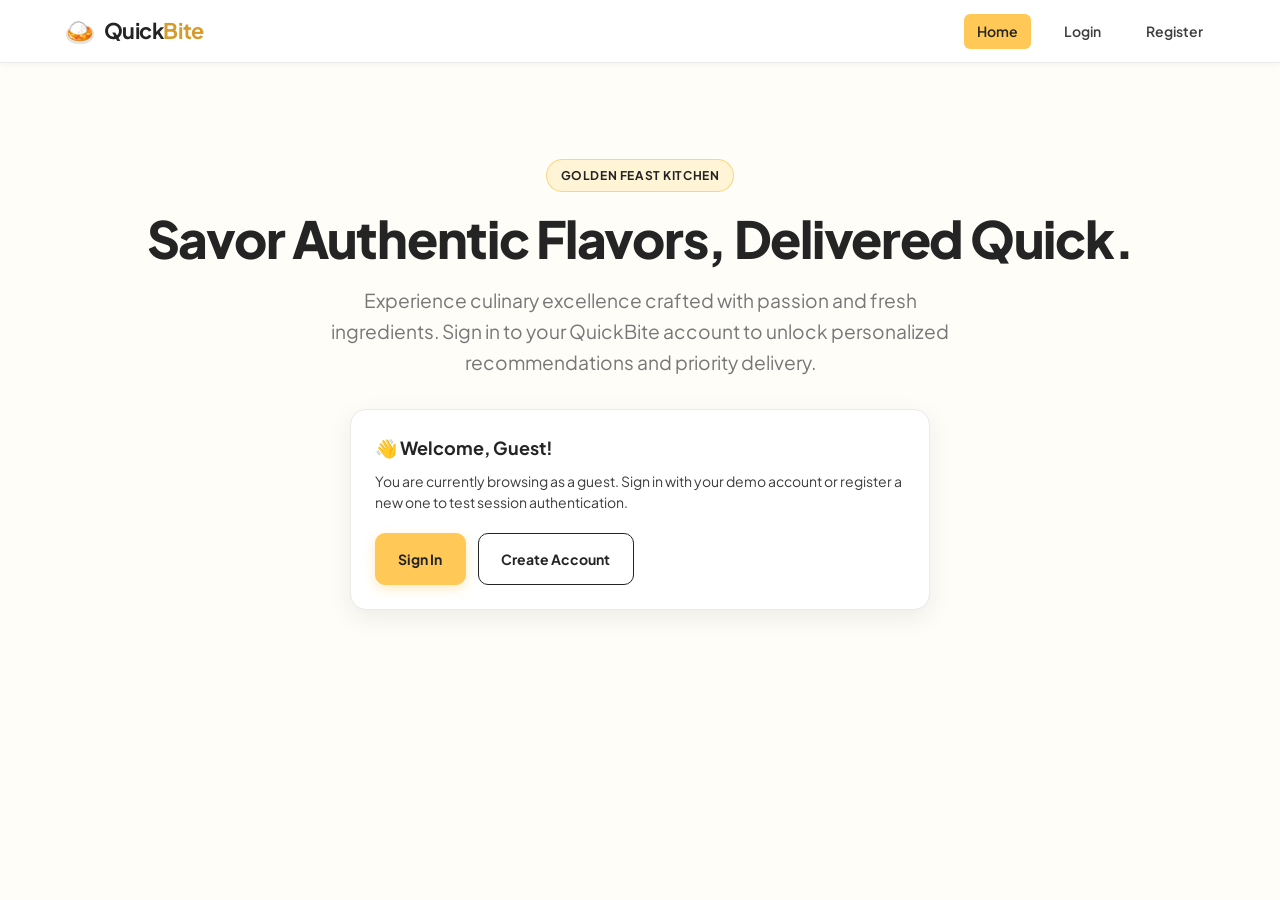
==== commit 49481637: "Merge pull request #2 from Irfan-del-droid/feature/rrn-1246-auth Implement registration and login mo" ====
--- a/index.html
+++ b/index.html
@@ -3,161 +3,80 @@
 <head>
   <meta charset="UTF-8">
   <meta name="viewport" content="width=device-width, initial-scale=1.0">
-  <title>QuickBite — Online Food Ordering & Delivery</title>
+  <title>QuickBite | Authentic Food Ordering</title>
+  <!-- Shared Golden Feast Stylesheet -->
   <link rel="stylesheet" href="css/style.css">
-  <style>
-    .hero-box {
-      padding: 3rem 2rem;
-      text-align: center;
-      background: linear-gradient(180deg, rgba(255, 255, 255, 0.7) 0%, rgba(240, 247, 255, 0.9) 100%);
-      border-radius: var(--radius-lg);
-      margin: 1.5rem 2rem;
-      border: 1px solid var(--border-light);
-    }
-    .hero-box h2 {
-      font-size: 2.3rem;
-      font-weight: 700;
-      color: var(--text-dark);
-      margin-bottom: 0.8rem;
-    }
-    .hero-box p {
-      font-size: 1.05rem;
-      color: var(--text-body);
-      max-width: 650px;
-      margin: 0 auto 1.8rem auto;
-    }
-    .hero-cta {
-      display: flex;
-      justify-content: center;
-      gap: 1rem;
-      flex-wrap: wrap;
-    }
-    .featured-section {
-      padding: 1rem 2rem 2.5rem 2rem;
-    }
-    .featured-header {
-      margin-bottom: 1.5rem;
-      display: flex;
-      justify-content: space-between;
-      align-items: center;
-    }
-  </style>
+  <link rel="preconnect" href="https://fonts.googleapis.com">
+  <link rel="preconnect" href="https://fonts.gstatic.com" crossorigin>
+  <link href="https://fonts.googleapis.com/css2?family=Plus+Jakarta+Sans:wght@400;500;600;700;800&display=swap" rel="stylesheet">
 </head>
 <body>
-  <div class="main-wrapper">
 
-    <!-- Header Navigation -->
-    <header class="site-header">
-      <a href="index.html" class="brand-link">
-        <div class="logo-badge">🍔</div>
-        <div class="brand-text">
-          <h1>Quick<span>Bite</span></h1>
-          <p>Online Food Ordering & Delivery</p>
-        </div>
+  <!-- Top Navigation Header -->
+  <header class="site-header">
+    <div class="nav-container">
+      <a href="index.html" class="brand-logo" aria-label="QuickBite Home">
+        <span class="brand-icon">🍛</span>
+        <span class="brand-text">Quick<span class="brand-highlight">Bite</span></span>
       </a>
 
-      <nav>
-        <ul class="nav-links">
-          <li><span class="team-pill">PROJECT RRN 1247</span></li>
-          <li><a href="index.html" class="active">Home</a></li>
-          <li><a href="menu.html">Menu</a></li>
-          <li><a href="#" onclick="alert('My Orders module is under development by teammate.'); return false;">My Orders</a></li>
-          <li><a href="#" onclick="alert('Login module is under development by teammate.'); return false;">Login</a></li>
-          <li>
-            <a href="cart.html" class="cart-link-btn">
-              <span>🛒 Cart</span>
-              <span class="cart-badge" id="cart-badge">0</span>
-            </a>
-          </li>
-        </ul>
+      <nav class="nav-links" aria-label="Main Navigation">
+        <a href="index.html" class="nav-link active" aria-current="page">Home</a>
+        <a href="login.html" class="nav-link">Login</a>
+        <a href="register.html" class="nav-link">Register</a>
       </nav>
-    </header>
+    </div>
+  </header>
 
-    <!-- Hero Section -->
-    <section class="hero-box">
-      <h2>Craving Delicious Food Delivered Fast?</h2>
-      <p>QuickBite delivers fresh, mouthwatering meals from top chefs right to your door. Browse our menu or manage your shopping cart anytime.</p>
-      <div class="hero-cta">
-        <a href="menu.html" class="btn-yellow">Browse Food Menu →</a>
-        <a href="cart.html" class="btn-secondary">View Shopping Cart 🛒</a>
-      </div>
-    </section>
+  <!-- Hero Section -->
+  <main class="hero-section">
+    <div class="hero-badge">Golden Feast Kitchen</div>
+    <h1 class="hero-title">Savor Authentic Flavors, Delivered Quick.</h1>
+    <p class="hero-subtitle">
+      Experience culinary excellence crafted with passion and fresh ingredients. Sign in to your QuickBite account to unlock personalized recommendations and priority delivery.
+    </p>
 
-    <!-- Featured Food Catalogue Section -->
-    <section class="featured-section">
-      <div class="featured-header">
-        <div>
-          <h3 style="font-size: 1.4rem; font-weight: 700;">Featured Delicacies</h3>
-          <p style="color: var(--text-muted); font-size: 0.9rem;">Customer favorites prepared fresh to order</p>
+    <!-- Session Status Card -->
+    <div id="home-session-status" class="status-card">
+      <div id="guest-view">
+        <h3>👋 Welcome, Guest!</h3>
+        <p>You are currently browsing as a guest. Sign in with your demo account or register a new one to test session authentication.</p>
+        <div style="margin-top: 1.25rem; display: flex; gap: 0.75rem; flex-wrap: wrap;">
+          <a href="login.html" class="btn btn-primary">Sign In</a>
+          <a href="register.html" class="btn btn-outline">Create Account</a>
         </div>
-        <a href="menu.html" class="btn-secondary" style="font-size: 0.85rem; padding: 0.4rem 1rem;">View Full Menu</a>
       </div>
 
-      <div class="food-grid" id="featured-food-grid">
-        <!-- Rendered dynamically -->
+      <div id="logged-in-view" style="display: none;">
+        <h3>🎉 Welcome back, <span id="user-display-name">Foodie</span>!</h3>
+        <div style="margin-top: 1.25rem; display: flex; gap: 0.75rem; flex-wrap: wrap;">
+          <button type="button" id="btn-home-logout" class="btn btn-primary" data-action="logout">Log Out of QuickBite</button>
+        </div>
       </div>
-    </section>
+    </div>
+  </main>
 
-    <!-- Site Footer -->
-    <footer class="site-footer">
-      <p><strong>QuickBite</strong> &copy; 2026 — Online Food Ordering and Delivery Management System</p>
-      <p style="font-size: 0.78rem; margin-top: 4px;">Branch: <code>feature/rrn-1247-food-catalogue</code></p>
-    </footer>
+  <!-- Shared Scripts -->
+  <script src="js/storage.js"></script>
+  <script src="js/auth.js"></script>
+  <script>
+    // Minimal Home UI session status handler
+    document.addEventListener('DOMContentLoaded', () => {
+      const user = window.QuickBiteStorage ? window.QuickBiteStorage.getCurrentUser() : null;
+      const guestView = document.getElementById('guest-view');
+      const loggedInView = document.getElementById('logged-in-view');
+      const displayName = document.getElementById('user-display-name');
 
-  </div>
-
-  <!-- Toast Notification -->
-  <div id="toast" class="toast-notice hidden"></div>
-
-  <!-- Shared Storage & Helpers -->
-  <script src="js/storage.js"></script>
-  <script>
-    let toastTimer = null;
-    function showToast(message) {
-      const toast = document.getElementById("toast");
-      if (!toast) return;
-      toast.textContent = message;
-      toast.classList.remove("hidden");
-      clearTimeout(toastTimer);
-      toastTimer = setTimeout(() => {
-        toast.classList.add("hidden");
-      }, 2500);
-    }
-
-    function renderFeatured() {
-      const grid = document.getElementById("featured-food-grid");
-      if (!grid) return;
-      const items = getFoodItems().slice(0, 4); // First 4 featured items
-      grid.innerHTML = items.map(item => `
-        <div class="food-card">
-          <div class="food-card-img-wrap">
-            <img src="${item.image}" alt="${item.name}" loading="lazy" onerror="this.src='https://images.unsplash.com/photo-1546069901-ba9599a7e63c?auto=format&fit=crop&w=500&q=80'">
-            <span class="food-category-badge">${item.category}</span>
-          </div>
-          <div class="food-card-body">
-            <h4 class="food-card-title">${item.name}</h4>
-            <p class="food-card-desc">${item.description}</p>
-            <div class="food-card-footer">
-              <span class="food-card-price">${formatCurrency(item.price)}</span>
-              <button class="btn-add-food" onclick="handleAddToCart(${item.id})">
-                <span>+</span> Add to Cart
-              </button>
-            </div>
-          </div>
-        </div>
-      `).join("");
-    }
-
-    function handleAddToCart(id) {
-      const items = getFoodItems();
-      const product = items.find(i => Number(i.id) === Number(id));
-      if (product) {
-        addToCart(product);
-        showToast(`Added "${product.name}" to cart! 🛒`);
+      if (user && user.name) {
+        if (guestView) guestView.style.display = 'none';
+        if (loggedInView) loggedInView.style.display = 'block';
+        if (displayName) displayName.textContent = user.name;
+      } else {
+        if (guestView) guestView.style.display = 'block';
+        if (loggedInView) loggedInView.style.display = 'none';
       }
-    }
-
-    document.addEventListener("DOMContentLoaded", renderFeatured);
+    });
   </script>
 </body>
 </html>
+
--- a/css/style.css
+++ b/css/style.css
@@ -1,782 +1,665 @@
-/* ==============================================================================
-   QuickBite — Unified Style Sheet (Food Ordering & Delivery Management System)
-   Visual Theme:
-   - Warm Yellow Outer Background
-   - Large, Rounded, Light-Blue / Off-White Main Container
-   - White Food & Cart Cards with Rounded Corners
-   - Yellow Pill Buttons with Rounded Edges
-   - Dark Clean Typography & Soft Shadows
-   ============================================================================== */
-
-@import url('https://fonts.googleapis.com/css2?family=Poppins:wght@300;400;500;600;700&display=swap');
+/* ==========================================================================
+   QuickBite - Golden Feast Design System
+   Style Specification for Online Food Ordering & Delivery Management System
+   ========================================================================== */
 
 :root {
-  /* Warm Yellow & Accent Palette */
-  --bg-yellow: #fff3b0;
-  --bg-yellow-gradient: linear-gradient(135deg, #fff9db 0%, #fef08a 50%, #fde047 100%);
-  --container-light-blue: #f0f7ff;
-  --card-white: #ffffff;
-  --primary-yellow: #fbc531;
-  --primary-yellow-hover: #e1b12c;
-  --accent-orange: #ff793f;
-  --accent-green: #2ed573;
-  --accent-red: #eb4d4b;
-  
-  /* Text & Neutral Colors */
-  --text-dark: #1e272e;
-  --text-body: #485460;
-  --text-muted: #808e9b;
-  --border-light: #e4eaf2;
-  
+  /* Color Palette */
+  --primary-gold: #FFC857;
+  --primary-gold-hover: #EBB242;
+  --primary-gold-dark: #D49B2E;
+  --warm-cream: #FFF4D6;
+  --cream-surface: #FFFDF8;
+  --card-bg: #FFFFFF;
+  --pale-blue: #F2F6FF;
+  --pale-blue-border: #D8E4FF;
+  --charcoal: #242424;
+  --charcoal-light: #3D3D3D;
+  --text-muted: #777777;
+  --tomato-red: #E63946;
+  --tomato-red-bg: #FFEBEB;
+  --success-green: #2A9D8F;
+  --success-green-bg: #E8F7F5;
+  --light-border: #EAEAEA;
+  --focus-ring: rgba(255, 200, 87, 0.45);
+
+  /* Typography */
+  --font-family: 'Plus Jakarta Sans', system-ui, -apple-system, BlinkMacSystemFont, 'Segoe UI', Roboto, sans-serif;
+  --font-size-base: 1rem;
+  --font-size-sm: 0.875rem;
+  --font-size-xs: 0.75rem;
+  --font-size-lg: 1.125rem;
+  --font-size-xl: 1.35rem;
+  --font-size-2xl: 1.75rem;
+  --font-size-3xl: 2.25rem;
+
   /* Shadows & Radii */
-  --radius-sm: 8px;
-  --radius-md: 14px;
-  --radius-lg: 20px;
-  --radius-xl: 28px;
-  --radius-pill: 50px;
-  --shadow-subtle: 0 4px 14px rgba(0, 0, 0, 0.05);
-  --shadow-container: 0 16px 40px rgba(71, 85, 105, 0.12);
-  --shadow-btn: 0 4px 14px rgba(245, 175, 25, 0.35);
-  --transition: all 0.25s ease;
-}
-
-* {
+  --radius-sm: 6px;
+  --radius-md: 10px;
+  --radius-lg: 16px;
+  --radius-xl: 24px;
+  --radius-full: 9999px;
+
+  --shadow-sm: 0 2px 6px rgba(36, 36, 36, 0.04);
+  --shadow-md: 0 8px 24px rgba(36, 36, 36, 0.08);
+  --shadow-lg: 0 16px 40px rgba(255, 200, 87, 0.15), 0 6px 18px rgba(36, 36, 36, 0.05);
+
+  /* Transitions */
+  --transition-fast: 0.15s ease-in-out;
+  --transition-normal: 0.25s ease-in-out;
+}
+
+/* --------------------------------------------------------------------------
+   Global Reset & Base
+   -------------------------------------------------------------------------- */
+*, *::before, *::after {
+  box-sizing: border-box;
   margin: 0;
   padding: 0;
-  box-sizing: border-box;
-}
-
-body {
-  font-family: 'Poppins', -apple-system, BlinkMacSystemFont, 'Segoe UI', Roboto, sans-serif;
-  background: var(--bg-yellow-gradient);
-  background-attachment: fixed;
-  color: var(--text-dark);
+}
+
+html, body {
+  width: 100%;
+  min-height: 100%;
+  font-family: var(--font-family);
+  font-size: 16px;
+  color: var(--charcoal);
+  background-color: var(--cream-surface);
+  line-height: 1.6;
+  -webkit-font-smoothing: antialiased;
+  overflow-x: hidden;
+}
+
+a {
+  color: var(--charcoal);
+  text-decoration: none;
+  transition: color var(--transition-fast);
+}
+
+a:hover {
+  color: var(--primary-gold-dark);
+}
+
+button, input, select, textarea {
+  font-family: inherit;
+  font-size: inherit;
+}
+
+/* --------------------------------------------------------------------------
+   Site Header & Navigation
+   -------------------------------------------------------------------------- */
+.site-header {
+  background-color: var(--card-bg);
+  border-bottom: 1px solid var(--light-border);
+  position: sticky;
+  top: 0;
+  z-index: 100;
+  box-shadow: var(--shadow-sm);
+}
+
+.nav-container {
+  max-width: 1200px;
+  margin: 0 auto;
+  padding: 0.85rem 1.5rem;
+  display: flex;
+  align-items: center;
+  justify-content: space-between;
+}
+
+.brand-logo {
+  display: flex;
+  align-items: center;
+  gap: 0.5rem;
+  font-size: 1.35rem;
+  font-weight: 700;
+  letter-spacing: -0.02em;
+}
+
+.brand-icon {
+  font-size: 1.6rem;
+  line-height: 1;
+}
+
+.brand-text {
+  color: var(--charcoal);
+}
+
+.brand-highlight {
+  color: var(--primary-gold-dark);
+}
+
+.nav-links {
+  display: flex;
+  align-items: center;
+  gap: 1.25rem;
+}
+
+.nav-link {
+  font-weight: 600;
+  font-size: var(--font-size-sm);
+  color: var(--charcoal-light);
+  padding: 0.4rem 0.8rem;
+  border-radius: var(--radius-sm);
+  transition: background-color var(--transition-fast), color var(--transition-fast);
+}
+
+.nav-link:hover {
+  background-color: var(--warm-cream);
+  color: var(--charcoal);
+}
+
+.nav-link.active {
+  background-color: var(--primary-gold);
+  color: var(--charcoal);
+}
+
+.user-nav-badge {
+  font-size: var(--font-size-sm);
+  font-weight: 600;
+  background-color: var(--warm-cream);
+  color: var(--charcoal);
+  padding: 0.4rem 0.85rem;
+  border-radius: var(--radius-full);
+  border: 1px solid rgba(255, 200, 87, 0.4);
+}
+
+.btn-logout-link {
+  color: var(--tomato-red) !important;
+  cursor: pointer;
+}
+
+.btn-logout-link:hover {
+  background-color: var(--tomato-red-bg) !important;
+}
+
+/* --------------------------------------------------------------------------
+   Authentication Page Layout & Golden Surroundings
+   -------------------------------------------------------------------------- */
+.auth-page {
+  background: radial-gradient(circle at 10% 20%, var(--warm-cream) 0%, var(--cream-surface) 65%, #FFF0C9 100%);
+  display: flex;
+  flex-direction: column;
   min-height: 100vh;
+}
+
+.auth-main {
+  flex: 1;
+  display: flex;
+  align-items: center;
+  justify-content: center;
+  padding: 2.5rem 1.25rem;
+}
+
+.auth-card-wrapper {
+  width: 100%;
+  max-width: 490px;
+  margin: 0 auto;
+}
+
+.auth-card {
+  background-color: var(--card-bg);
+  border: 1px solid var(--light-border);
+  border-radius: var(--radius-lg);
+  box-shadow: var(--shadow-lg);
+  padding: 2.25rem 2rem;
+  position: relative;
+  overflow: hidden;
+}
+
+.auth-card::before {
+  content: "";
+  position: absolute;
+  top: 0;
+  left: 0;
+  right: 0;
+  height: 5px;
+  background: linear-gradient(90deg, var(--primary-gold) 0%, #FF9E00 100%);
+}
+
+.badge-tag {
+  display: inline-block;
+  background-color: var(--warm-cream);
+  color: var(--charcoal);
+  font-size: var(--font-size-xs);
+  font-weight: 700;
+  text-transform: uppercase;
+  letter-spacing: 0.05em;
+  padding: 0.25rem 0.65rem;
+  border-radius: var(--radius-full);
+  margin-bottom: 0.6rem;
+  border: 1px solid rgba(255, 200, 87, 0.6);
+}
+
+.auth-header {
+  margin-bottom: 1.5rem;
+  text-align: left;
+}
+
+.auth-title {
+  font-size: var(--font-size-2xl);
+  font-weight: 700;
+  color: var(--charcoal);
+  margin-bottom: 0.35rem;
+  letter-spacing: -0.02em;
+}
+
+.auth-subtitle {
+  font-size: var(--font-size-sm);
+  color: var(--text-muted);
+  line-height: 1.5;
+}
+
+/* --------------------------------------------------------------------------
+   Notice & Academic Disclaimers
+   -------------------------------------------------------------------------- */
+.notice-banner {
+  display: flex;
+  gap: 0.6rem;
+  padding: 0.75rem 0.9rem;
+  border-radius: var(--radius-md);
+  font-size: var(--font-size-xs);
+  line-height: 1.45;
+  margin-bottom: 1.25rem;
+}
+
+.demo-disclaimer {
+  background-color: var(--pale-blue);
+  border: 1px solid var(--pale-blue-border);
+  color: #2B4C7E;
+}
+
+.notice-icon {
+  font-size: 1.1rem;
+  flex-shrink: 0;
+  margin-top: 1px;
+}
+
+/* --------------------------------------------------------------------------
+   Demo Account Box
+   -------------------------------------------------------------------------- */
+.demo-account-box {
+  background-color: var(--warm-cream);
+  border: 1px dashed var(--primary-gold-dark);
+  border-radius: var(--radius-md);
+  padding: 0.75rem 0.9rem;
+  margin-bottom: 1.25rem;
+}
+
+.demo-box-header {
+  display: flex;
+  align-items: center;
+  justify-content: space-between;
+  margin-bottom: 0.35rem;
+  flex-wrap: wrap;
+  gap: 0.4rem;
+}
+
+.demo-chip {
+  font-size: var(--font-size-xs);
+  font-weight: 700;
+  color: var(--charcoal);
+  text-transform: uppercase;
+  letter-spacing: 0.04em;
+}
+
+.demo-credentials-text {
+  font-size: var(--font-size-xs);
+  color: var(--charcoal-light);
+  line-height: 1.4;
+}
+
+.demo-credentials-text code {
+  background-color: var(--card-bg);
+  padding: 0.15rem 0.35rem;
+  border-radius: var(--radius-sm);
+  font-family: monospace;
+  font-size: 0.8rem;
+  border: 1px solid var(--light-border);
+}
+
+/* --------------------------------------------------------------------------
+   Alerts & Feedback Messages
+   -------------------------------------------------------------------------- */
+.auth-alert {
+  padding: 0.75rem 1rem;
+  border-radius: var(--radius-md);
+  font-size: var(--font-size-sm);
+  font-weight: 500;
+  margin-bottom: 1.25rem;
+  animation: fadeIn 0.2s ease-in-out;
+}
+
+@keyframes fadeIn {
+  from { opacity: 0; transform: translateY(-4px); }
+  to { opacity: 1; transform: translateY(0); }
+}
+
+.alert-error {
+  background-color: var(--tomato-red-bg);
+  color: var(--tomato-red);
+  border: 1px solid rgba(230, 57, 70, 0.25);
+}
+
+.alert-success {
+  background-color: var(--success-green-bg);
+  color: var(--success-green);
+  border: 1px solid rgba(42, 157, 143, 0.25);
+}
+
+.alert-info {
+  background-color: var(--pale-blue);
+  color: #1D4ED8;
+  border: 1px solid var(--pale-blue-border);
+}
+
+/* --------------------------------------------------------------------------
+   Form Controls & Inputs
+   -------------------------------------------------------------------------- */
+.auth-form {
   display: flex;
   flex-direction: column;
-  padding: 1.5rem 1rem;
-}
-
-/* ==============================================================================
-   Large Rounded Light-Blue Main Container
-   ============================================================================== */
-.main-wrapper {
-  max-width: 1200px;
+  gap: 1.15rem;
+}
+
+.form-group {
+  display: flex;
+  flex-direction: column;
+  gap: 0.35rem;
+  text-align: left;
+}
+
+.form-label {
+  font-size: var(--font-size-sm);
+  font-weight: 600;
+  color: var(--charcoal);
+  display: block;
+}
+
+.required-star {
+  color: var(--tomato-red);
+  font-weight: bold;
+}
+
+.input-wrapper {
+  position: relative;
+  display: flex;
+  align-items: center;
+}
+
+.input-icon {
+  position: absolute;
+  left: 0.85rem;
+  font-size: 1rem;
+  pointer-events: none;
+  opacity: 0.7;
+  user-select: none;
+}
+
+.form-input {
   width: 100%;
-  margin: 0 auto;
-  background-color: var(--container-light-blue);
-  border-radius: var(--radius-xl);
-  box-shadow: var(--shadow-container);
-  border: 1px solid rgba(255, 255, 255, 0.8);
-  overflow: hidden;
-  display: flex;
-  flex-direction: column;
-  flex: 1;
-}
-
-/* ==============================================================================
-   Header Navigation Bar
-   ============================================================================== */
-.site-header {
-  background-color: var(--card-white);
-  padding: 1rem 2rem;
-  display: flex;
-  justify-content: space-between;
-  align-items: center;
-  border-bottom: 2px solid var(--border-light);
-}
-
-.brand-link {
-  display: flex;
-  align-items: center;
-  gap: 0.75rem;
-  text-decoration: none;
-  color: inherit;
-}
-
-.logo-badge {
-  background: var(--primary-yellow);
-  width: 44px;
-  height: 44px;
-  border-radius: 50%;
-  display: flex;
-  align-items: center;
-  justify-content: center;
-  font-size: 1.6rem;
-  box-shadow: var(--shadow-btn);
-}
-
-.brand-text h1 {
-  font-size: 1.45rem;
-  font-weight: 700;
-  color: var(--text-dark);
-  line-height: 1.1;
-}
-
-.brand-text span {
-  color: #d39e00;
-}
-
-.brand-text p {
-  font-size: 0.75rem;
-  color: var(--text-muted);
-  font-weight: 500;
-}
-
-.nav-links {
-  display: flex;
-  align-items: center;
-  gap: 1.5rem;
-  list-style: none;
-}
-
-.nav-links a {
-  text-decoration: none;
-  color: var(--text-body);
-  font-weight: 500;
-  font-size: 0.95rem;
-  transition: var(--transition);
-  padding: 0.4rem 0.6rem;
-  border-radius: var(--radius-sm);
-}
-
-.nav-links a:hover,
-.nav-links a.active {
-  color: var(--text-dark);
-  font-weight: 600;
-  background-color: rgba(251, 197, 49, 0.2);
-}
-
-.cart-link-btn {
-  background-color: var(--primary-yellow);
-  color: var(--text-dark);
-  text-decoration: none;
-  font-weight: 600;
-  font-size: 0.95rem;
-  padding: 0.55rem 1.2rem;
-  border-radius: var(--radius-pill);
-  display: flex;
-  align-items: center;
-  gap: 0.5rem;
-  box-shadow: var(--shadow-btn);
-  transition: var(--transition);
-}
-
-.cart-link-btn:hover {
-  background-color: var(--primary-yellow-hover);
-  transform: translateY(-2px);
-}
-
-.cart-badge {
-  background-color: var(--text-dark);
-  color: #ffffff;
-  font-size: 0.75rem;
-  font-weight: 700;
-  min-width: 22px;
-  height: 22px;
-  border-radius: 50%;
-  display: inline-flex;
-  align-items: center;
-  justify-content: center;
-  padding: 0 4px;
-}
-
-/* ==============================================================================
-   Page Banner / Breadcrumbs
-   ============================================================================== */
-.page-banner {
-  padding: 1.75rem 2rem 1rem 2rem;
-  display: flex;
-  justify-content: space-between;
-  align-items: center;
-  flex-wrap: wrap;
-  gap: 1rem;
-}
-
-.page-title {
-  font-size: 1.85rem;
-  font-weight: 700;
-  color: var(--text-dark);
-}
-
-.page-subtitle {
-  color: var(--text-muted);
-  font-size: 0.92rem;
-  margin-top: 0.2rem;
-}
-
-.team-pill {
-  background: var(--card-white);
-  border: 1px solid var(--border-light);
-  padding: 0.35rem 0.9rem;
-  border-radius: var(--radius-pill);
-  font-size: 0.8rem;
-  font-weight: 600;
-  color: var(--text-body);
-}
-
-/* ==============================================================================
-   Yellow Button Styles
-   ============================================================================== */
-.btn-yellow {
-  background-color: var(--primary-yellow);
-  color: var(--text-dark);
-  border: none;
-  font-family: inherit;
-  font-weight: 600;
-  font-size: 0.95rem;
-  padding: 0.75rem 1.6rem;
-  border-radius: var(--radius-pill);
-  cursor: pointer;
-  display: inline-flex;
-  align-items: center;
-  justify-content: center;
-  gap: 0.5rem;
-  box-shadow: var(--shadow-btn);
-  transition: var(--transition);
-  text-decoration: none;
-}
-
-.btn-yellow:hover:not(:disabled) {
-  background-color: var(--primary-yellow-hover);
-  transform: translateY(-2px);
-  box-shadow: 0 6px 18px rgba(245, 175, 25, 0.45);
-}
-
-.btn-yellow:disabled {
-  background-color: #e2e8f0;
-  color: #94a3b8;
-  box-shadow: none;
-  cursor: not-allowed;
-  transform: none;
-}
-
-.btn-secondary {
-  background-color: var(--card-white);
-  color: var(--text-dark);
-  border: 1.5px solid var(--border-light);
-  font-family: inherit;
-  font-weight: 600;
-  font-size: 0.95rem;
-  padding: 0.75rem 1.4rem;
-  border-radius: var(--radius-pill);
-  cursor: pointer;
-  display: inline-flex;
-  align-items: center;
-  justify-content: center;
-  gap: 0.5rem;
-  transition: var(--transition);
-  text-decoration: none;
-}
-
-.btn-secondary:hover {
-  background-color: #f8fafc;
-  border-color: #cbd5e1;
-}
-
-/* ==============================================================================
-   Shopping Cart Page Layout (cart.html)
-   ============================================================================== */
-.cart-content-grid {
-  display: grid;
-  grid-template-columns: 1fr 380px;
-  gap: 2rem;
-  padding: 1rem 2rem 2.5rem 2rem;
-  align-items: start;
-}
-
-/* Cart Items Container */
-.cart-items-wrapper {
-  display: flex;
-  flex-direction: column;
-  gap: 1.25rem;
-}
-
-.cart-items-header {
-  display: flex;
-  justify-content: space-between;
-  align-items: center;
-  margin-bottom: 0.5rem;
-}
-
-.cart-count-title {
-  font-size: 1.15rem;
-  font-weight: 600;
-  color: var(--text-dark);
-}
-
-.btn-clear-cart {
+  padding: 0.75rem 0.9rem 0.75rem 2.45rem;
+  background-color: #FFFFFF;
+  border: 1.5px solid var(--light-border);
+  border-radius: var(--radius-md);
+  font-size: var(--font-size-sm);
+  color: var(--charcoal);
+  transition: border-color var(--transition-fast), box-shadow var(--transition-fast);
+}
+
+.form-input::placeholder {
+  color: #AAAAAA;
+}
+
+.form-input:focus {
+  outline: none;
+  border-color: var(--primary-gold-dark);
+  box-shadow: 0 0 0 3px var(--focus-ring);
+}
+
+.form-input.is-invalid {
+  border-color: var(--tomato-red);
+  box-shadow: 0 0 0 3px rgba(230, 57, 70, 0.15);
+}
+
+.btn-toggle-password {
+  position: absolute;
+  right: 0.75rem;
   background: none;
   border: none;
-  color: var(--accent-red);
+  cursor: pointer;
+  padding: 0.25rem;
+  font-size: 1rem;
+  border-radius: var(--radius-sm);
+  line-height: 1;
+  transition: opacity var(--transition-fast), transform var(--transition-fast);
+}
+
+.btn-toggle-password:hover {
+  transform: scale(1.1);
+}
+
+.btn-toggle-password:focus {
+  outline: 2px solid var(--primary-gold);
+}
+
+.field-hint {
+  font-size: var(--font-size-xs);
+  color: var(--text-muted);
+}
+
+.field-error {
+  font-size: var(--font-size-xs);
+  color: var(--tomato-red);
+  font-weight: 500;
+  display: none;
+  margin-top: 0.15rem;
+}
+
+/* --------------------------------------------------------------------------
+   Buttons
+   -------------------------------------------------------------------------- */
+.btn {
+  display: inline-flex;
+  align-items: center;
+  justify-content: center;
+  font-weight: 700;
+  font-size: var(--font-size-sm);
+  padding: 0.85rem 1.4rem;
+  border-radius: var(--radius-md);
+  border: 1px solid transparent;
+  cursor: pointer;
+  transition: all var(--transition-fast);
+  text-decoration: none;
+}
+
+.btn-primary {
+  background-color: var(--primary-gold);
+  color: var(--charcoal);
+  border-color: var(--primary-gold);
+  box-shadow: 0 4px 12px rgba(255, 200, 87, 0.35);
+}
+
+.btn-primary:hover {
+  background-color: var(--primary-gold-hover);
+  border-color: var(--primary-gold-hover);
+  transform: translateY(-1px);
+  box-shadow: 0 6px 16px rgba(255, 200, 87, 0.45);
+}
+
+.btn-primary:active {
+  transform: translateY(0);
+}
+
+.btn-primary:focus {
+  outline: none;
+  box-shadow: 0 0 0 3px var(--focus-ring);
+}
+
+.btn-block {
+  width: 100%;
+}
+
+.btn-outline-sm {
+  background-color: #FFFFFF;
+  border: 1px solid var(--primary-gold-dark);
+  color: var(--charcoal);
+  padding: 0.3rem 0.65rem;
+  font-size: var(--font-size-xs);
   font-weight: 600;
-  font-size: 0.85rem;
-  cursor: pointer;
-  padding: 0.35rem 0.75rem;
-  border-radius: var(--radius-pill);
-  transition: var(--transition);
-}
-
-.btn-clear-cart:hover {
-  background-color: #ffeae8;
+  border-radius: var(--radius-sm);
+}
+
+.btn-outline-sm:hover {
+  background-color: var(--primary-gold);
+  color: var(--charcoal);
+}
+
+.btn-outline {
+  background-color: transparent;
+  border: 1.5px solid var(--charcoal);
+  color: var(--charcoal);
+}
+
+.btn-outline:hover {
+  background-color: var(--charcoal);
+  color: #FFFFFF;
+}
+
+.btn:disabled, .btn.loading {
+  opacity: 0.75;
+  cursor: not-allowed;
+  transform: none !important;
+}
+
+/* --------------------------------------------------------------------------
+   Auth Footer
+   -------------------------------------------------------------------------- */
+.auth-footer {
+  margin-top: 1.5rem;
+  padding-top: 1.25rem;
+  border-top: 1px solid var(--light-border);
+  text-align: center;
+  font-size: var(--font-size-sm);
+  color: var(--text-muted);
+}
+
+.auth-link {
+  font-weight: 700;
+  color: var(--charcoal);
   text-decoration: underline;
-}
-
-/* Individual Cart Item Card */
-.cart-item-card {
-  background-color: var(--card-white);
-  border-radius: var(--radius-md);
-  padding: 1.2rem;
-  box-shadow: var(--shadow-subtle);
-  border: 1px solid var(--border-light);
-  display: flex;
-  align-items: center;
-  gap: 1.2rem;
-  transition: var(--transition);
-}
-
-.cart-item-card:hover {
-  box-shadow: 0 6px 18px rgba(0, 0, 0, 0.08);
-  border-color: #d1d8e0;
-}
-
-.cart-item-img {
-  width: 80px;
-  height: 80px;
-  border-radius: var(--radius-md);
-  object-fit: cover;
-  flex-shrink: 0;
-  background-color: #f1f2f6;
-}
-
-.cart-item-info {
-  flex: 1;
-  min-width: 0;
-}
-
-.cart-item-name {
-  font-size: 1.05rem;
-  font-weight: 600;
-  color: var(--text-dark);
-  margin-bottom: 0.2rem;
-}
-
-.cart-item-unit-price {
-  font-size: 0.85rem;
+  text-underline-offset: 3px;
+}
+
+.auth-link:hover {
+  color: var(--primary-gold-dark);
+}
+
+/* --------------------------------------------------------------------------
+   Home Page Shell (index.html)
+   -------------------------------------------------------------------------- */
+.hero-section {
+  max-width: 1200px;
+  margin: 3rem auto;
+  padding: 3rem 1.5rem;
+  text-align: center;
+}
+
+.hero-badge {
+  display: inline-block;
+  background-color: var(--warm-cream);
+  color: var(--charcoal);
+  font-size: var(--font-size-xs);
+  font-weight: 700;
+  text-transform: uppercase;
+  letter-spacing: 0.05em;
+  padding: 0.35rem 0.85rem;
+  border-radius: var(--radius-full);
+  margin-bottom: 1rem;
+  border: 1px solid rgba(255, 200, 87, 0.7);
+}
+
+.hero-title {
+  font-size: clamp(2rem, 4vw, 3.25rem);
+  font-weight: 800;
+  letter-spacing: -0.025em;
+  line-height: 1.2;
+  margin-bottom: 1rem;
+  color: var(--charcoal);
+}
+
+.hero-subtitle {
+  font-size: clamp(1rem, 2vw, 1.2rem);
   color: var(--text-muted);
-}
-
-.cart-item-controls-wrap {
-  display: flex;
-  align-items: center;
-  gap: 1.5rem;
-}
-
-/* Quantity Plus / Minus Controls */
-.qty-stepper {
-  display: flex;
-  align-items: center;
-  background-color: #f8fafc;
-  border: 1.5px solid var(--border-light);
-  border-radius: var(--radius-pill);
-  padding: 2px 4px;
-}
-
-.qty-btn {
-  background: var(--primary-yellow);
-  color: var(--text-dark);
-  border: none;
-  width: 28px;
-  height: 28px;
-  border-radius: 50%;
-  font-size: 1rem;
-  font-weight: 700;
-  cursor: pointer;
+  max-width: 620px;
+  margin: 0 auto 2rem auto;
+  line-height: 1.6;
+}
+
+.hero-actions {
   display: flex;
   align-items: center;
   justify-content: center;
-  transition: var(--transition);
-}
-
-.qty-btn:hover {
-  background-color: var(--primary-yellow-hover);
-}
-
-.qty-number {
-  min-width: 34px;
-  text-align: center;
-  font-weight: 600;
-  font-size: 0.95rem;
-  color: var(--text-dark);
-}
-
-.cart-item-subtotal {
-  font-size: 1.1rem;
-  font-weight: 700;
-  color: var(--text-dark);
-  min-width: 75px;
-  text-align: right;
-}
-
-.btn-remove-item {
-  background: #f8fafc;
-  border: 1px solid var(--border-light);
-  color: var(--text-muted);
-  width: 36px;
-  height: 36px;
-  border-radius: 50%;
-  display: flex;
-  align-items: center;
-  justify-content: center;
-  cursor: pointer;
-  transition: var(--transition);
-}
-
-.btn-remove-item:hover {
-  background-color: #ffeae8;
-  color: var(--accent-red);
-  border-color: #ffc2bd;
-}
-
-/* ==============================================================================
-   Bill Summary Card
-   ============================================================================== */
-.bill-card {
-  background-color: var(--card-white);
+  gap: 1rem;
+  flex-wrap: wrap;
+}
+
+.status-card {
+  max-width: 580px;
+  margin: 2rem auto 0 auto;
+  background-color: var(--card-bg);
+  border: 1px solid var(--light-border);
   border-radius: var(--radius-lg);
   padding: 1.5rem;
-  box-shadow: var(--shadow-subtle);
-  border: 1px solid var(--border-light);
-  position: sticky;
-  top: 1.5rem;
-}
-
-.bill-card-header {
-  border-bottom: 2px solid var(--border-light);
-  padding-bottom: 0.75rem;
-  margin-bottom: 1rem;
-}
-
-.bill-card-header h3 {
-  font-size: 1.25rem;
-  font-weight: 700;
-  color: var(--text-dark);
-}
-
-.bill-rows {
-  display: flex;
-  flex-direction: column;
-  gap: 0.75rem;
-}
-
-.bill-row {
-  display: flex;
-  justify-content: space-between;
-  align-items: center;
-  font-size: 0.92rem;
-  color: var(--text-body);
-}
-
-.bill-row.total-row {
-  font-size: 1.2rem;
-  font-weight: 700;
-  color: var(--text-dark);
-  border-top: 2px dashed var(--border-light);
-  padding-top: 1rem;
-  margin-top: 0.5rem;
-}
-
-.free-tag {
-  background-color: #e3fcef;
-  color: var(--accent-green);
-  font-weight: 700;
-  font-size: 0.78rem;
-  padding: 2px 8px;
-  border-radius: var(--radius-pill);
-}
-
-.bill-actions {
-  display: flex;
-  flex-direction: column;
-  gap: 0.75rem;
-  margin-top: 1.5rem;
-}
-
-.btn-checkout-full {
-  width: 100%;
-  font-size: 1rem;
-  padding: 0.9rem;
-}
-
-/* ==============================================================================
-   Empty Cart State
-   ============================================================================== */
-.empty-cart-card {
-  background-color: var(--card-white);
-  border-radius: var(--radius-lg);
-  padding: 3.5rem 2rem;
-  text-align: center;
-  box-shadow: var(--shadow-subtle);
-  border: 1px solid var(--border-light);
-}
-
-.empty-icon {
-  font-size: 4rem;
-  margin-bottom: 1rem;
-}
-
-.empty-cart-card h3 {
-  font-size: 1.4rem;
-  font-weight: 700;
-  color: var(--text-dark);
+  box-shadow: var(--shadow-md);
+  text-align: left;
+}
+
+.status-card h3 {
+  font-size: var(--font-size-lg);
+  font-weight: 700;
   margin-bottom: 0.5rem;
 }
 
-.empty-cart-card p {
-  color: var(--text-muted);
-  font-size: 0.95rem;
-  margin-bottom: 1.5rem;
-  max-width: 400px;
-  margin-left: auto;
-  margin-right: auto;
-}
-
-/* ==============================================================================
-   Food Menu Catalogue Grid (menu.html & index.html)
-   ============================================================================== */
-.catalogue-container {
-  padding: 1rem 2rem 2.5rem 2rem;
-}
-
-.category-bar {
-  display: flex;
-  gap: 0.6rem;
-  flex-wrap: wrap;
-  margin-bottom: 1.5rem;
-}
-
-.category-pill {
-  background-color: var(--card-white);
-  border: 1px solid var(--border-light);
-  padding: 0.45rem 1.1rem;
-  border-radius: var(--radius-pill);
-  font-size: 0.88rem;
-  font-weight: 600;
-  color: var(--text-body);
-  cursor: pointer;
-  transition: var(--transition);
-}
-
-.category-pill:hover,
-.category-pill.active {
-  background-color: var(--primary-yellow);
-  color: var(--text-dark);
-  border-color: var(--primary-yellow);
-  box-shadow: var(--shadow-btn);
-}
-
-.food-grid {
-  display: grid;
-  grid-template-columns: repeat(auto-fill, minmax(250px, 1fr));
-  gap: 1.5rem;
-}
-
-.food-card {
-  background-color: var(--card-white);
-  border-radius: var(--radius-md);
-  overflow: hidden;
-  box-shadow: var(--shadow-subtle);
-  border: 1px solid var(--border-light);
-  display: flex;
-  flex-direction: column;
-  transition: var(--transition);
-}
-
-.food-card:hover {
-  transform: translateY(-4px);
-  box-shadow: 0 10px 24px rgba(0, 0, 0, 0.08);
-}
-
-.food-card-img-wrap {
-  position: relative;
-  height: 165px;
-  background-color: #f1f2f6;
-  overflow: hidden;
-}
-
-.food-card-img-wrap img {
-  width: 100%;
-  height: 100%;
-  object-fit: cover;
-  transition: transform 0.3s ease;
-}
-
-.food-card:hover .food-card-img-wrap img {
-  transform: scale(1.05);
-}
-
-.food-category-badge {
-  position: absolute;
-  top: 10px;
-  left: 10px;
-  background: rgba(255, 255, 255, 0.95);
-  padding: 2px 9px;
-  border-radius: var(--radius-pill);
-  font-size: 0.75rem;
-  font-weight: 600;
-  color: var(--text-dark);
-  box-shadow: 0 2px 6px rgba(0,0,0,0.1);
-}
-
-.food-card-body {
-  padding: 1.1rem;
-  display: flex;
-  flex-direction: column;
-  flex: 1;
-}
-
-.food-card-title {
-  font-size: 1.08rem;
-  font-weight: 600;
-  color: var(--text-dark);
-  margin-bottom: 0.3rem;
-}
-
-.food-card-desc {
-  font-size: 0.82rem;
-  color: var(--text-muted);
-  line-height: 1.4;
-  margin-bottom: 1rem;
-  display: -webkit-box;
-  -webkit-line-clamp: 2;
-  -webkit-box-orient: vertical;
-  overflow: hidden;
-}
-
-.food-card-footer {
-  margin-top: auto;
-  display: flex;
-  justify-content: space-between;
-  align-items: center;
-  padding-top: 0.8rem;
-  border-top: 1px solid #f1f5f9;
-}
-
-.food-card-price {
-  font-size: 1.2rem;
-  font-weight: 700;
-  color: var(--text-dark);
-}
-
-.btn-add-food {
-  background-color: var(--primary-yellow);
-  color: var(--text-dark);
-  border: none;
-  padding: 0.5rem 1rem;
-  border-radius: var(--radius-pill);
-  font-size: 0.85rem;
-  font-weight: 600;
-  cursor: pointer;
-  display: flex;
-  align-items: center;
-  gap: 0.4rem;
-  box-shadow: 0 2px 8px rgba(245, 175, 25, 0.3);
-  transition: var(--transition);
-}
-
-.btn-add-food:hover {
-  background-color: var(--primary-yellow-hover);
-  transform: translateY(-2px);
-}
-
-/* ==============================================================================
-   Toast Notification
-   ============================================================================== */
-.toast-notice {
-  position: fixed;
-  bottom: 24px;
-  right: 24px;
-  background-color: var(--text-dark);
-  color: #ffffff;
-  padding: 0.85rem 1.4rem;
-  border-radius: var(--radius-pill);
-  font-size: 0.9rem;
-  font-weight: 500;
-  display: flex;
-  align-items: center;
-  gap: 0.6rem;
-  box-shadow: 0 8px 24px rgba(0, 0, 0, 0.2);
-  z-index: 1000;
-  border-left: 5px solid var(--primary-yellow);
-  transition: opacity 0.3s ease, transform 0.3s ease;
-}
-
-.toast-notice.hidden {
-  opacity: 0;
-  pointer-events: none;
-  transform: translateY(20px);
-}
-
-/* ==============================================================================
-   Footer
-   ============================================================================== */
-.site-footer {
-  background-color: var(--card-white);
-  padding: 1.25rem 2rem;
-  text-align: center;
-  font-size: 0.85rem;
-  color: var(--text-muted);
-  border-top: 1px solid var(--border-light);
-  margin-top: auto;
-}
-
-/* ==============================================================================
-   Responsive Layout
-   ============================================================================== */
-@media (max-width: 900px) {
-  .cart-content-grid {
-    grid-template-columns: 1fr;
+.status-card p {
+  font-size: var(--font-size-sm);
+  color: var(--charcoal-light);
+  line-height: 1.5;
+}
+
+/* --------------------------------------------------------------------------
+   Responsive Media Queries
+   -------------------------------------------------------------------------- */
+@media (max-width: 768px) {
+  .nav-container {
+    padding: 0.75rem 1rem;
   }
 
-  .bill-card {
-    position: static;
+  .auth-main {
+    padding: 1.5rem 1rem;
   }
-}
-
-@media (max-width: 650px) {
-  body {
-    padding: 0.5rem;
+
+  .auth-card {
+    padding: 1.75rem 1.25rem;
   }
 
-  .site-header {
-    flex-direction: column;
-    gap: 1rem;
-    padding: 1rem;
+  .auth-title {
+    font-size: 1.5rem;
   }
-
+}
+
+@media (max-width: 480px) {
   .nav-links {
-    flex-wrap: wrap;
-    justify-content: center;
-    gap: 0.75rem;
+    gap: 0.65rem;
   }
 
-  .cart-item-card {
-    flex-direction: column;
-    align-items: flex-start;
+  .nav-link {
+    font-size: 0.8rem;
+    padding: 0.35rem 0.55rem;
   }
 
-  .cart-item-controls-wrap {
-    width: 100%;
-    justify-content: space-between;
+  .user-nav-badge {
+    font-size: 0.75rem;
+    padding: 0.3rem 0.6rem;
   }
-
-  .page-banner {
-    padding: 1rem;
-  }
-
-  .cart-content-grid,
-  .catalogue-container {
-    padding: 1rem;
-  }
-}
-
+}
+
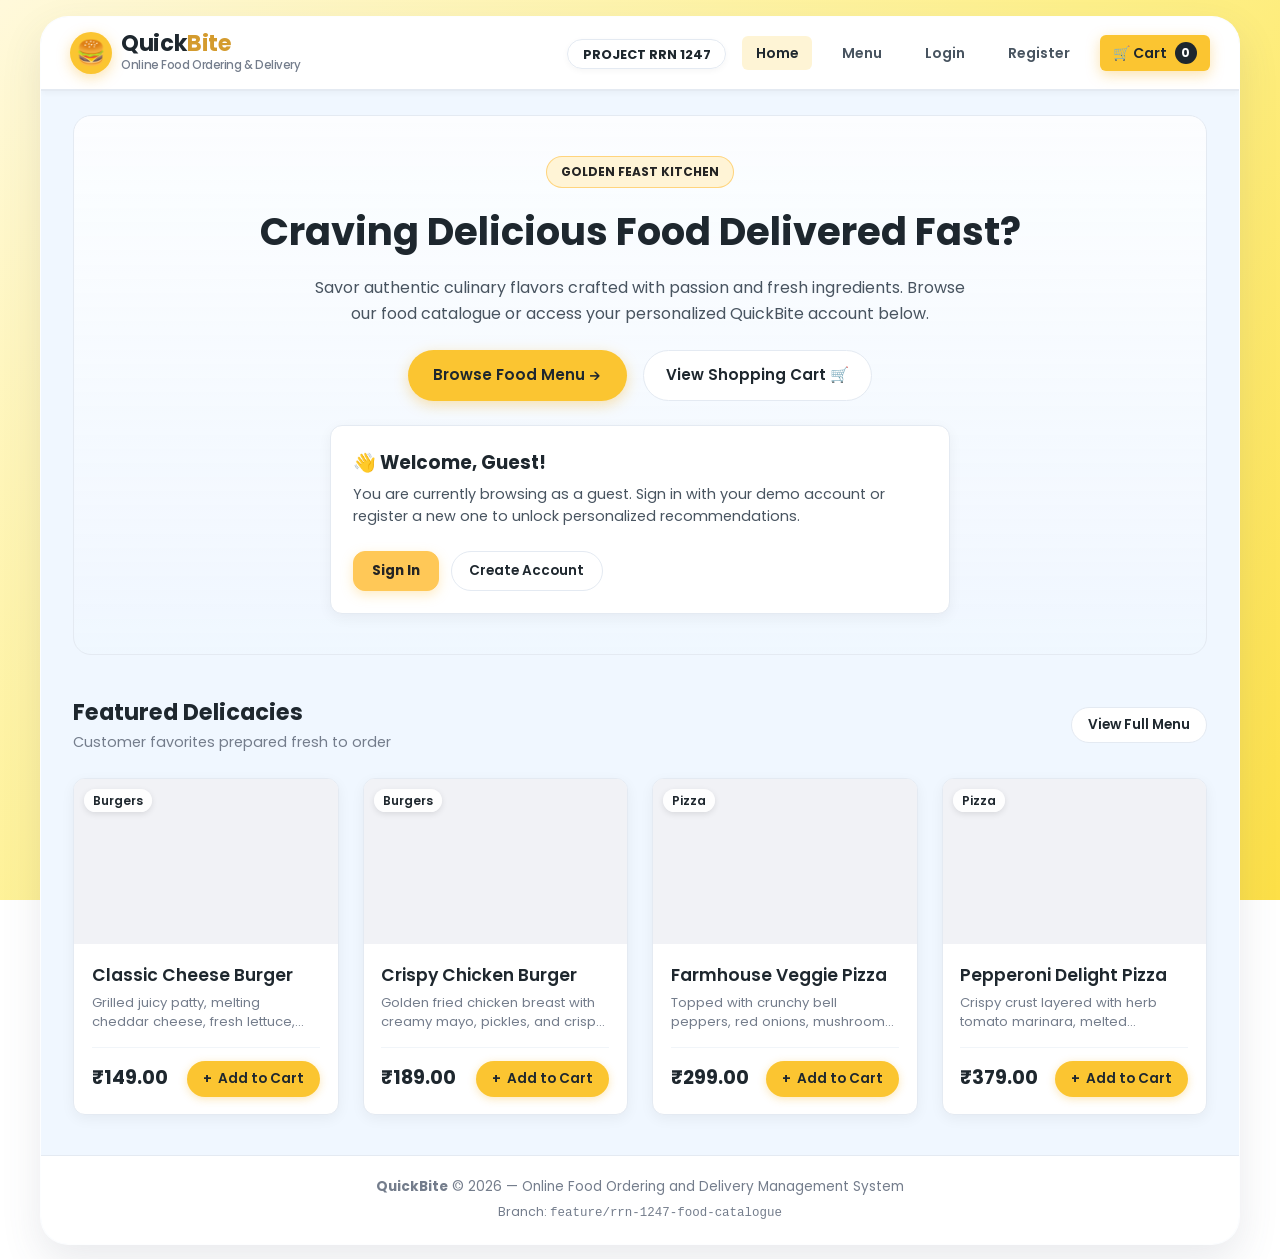
==== commit 1dcf2938: "Merge origin/main into shopping cart feature" ====
--- a/index.html
+++ b/index.html
@@ -3,80 +3,199 @@
 <head>
   <meta charset="UTF-8">
   <meta name="viewport" content="width=device-width, initial-scale=1.0">
-  <title>QuickBite | Authentic Food Ordering</title>
-  <!-- Shared Golden Feast Stylesheet -->
+  <title>QuickBite — Online Food Ordering & Delivery</title>
   <link rel="stylesheet" href="css/style.css">
   <link rel="preconnect" href="https://fonts.googleapis.com">
   <link rel="preconnect" href="https://fonts.gstatic.com" crossorigin>
-  <link href="https://fonts.googleapis.com/css2?family=Plus+Jakarta+Sans:wght@400;500;600;700;800&display=swap" rel="stylesheet">
+  <link href="https://fonts.googleapis.com/css2?family=Plus+Jakarta+Sans:wght@400;500;600;700;800&family=Poppins:wght@300;400;500;600;700&display=swap" rel="stylesheet">
 </head>
 <body>
-
-  <!-- Top Navigation Header -->
-  <header class="site-header">
-    <div class="nav-container">
-      <a href="index.html" class="brand-logo" aria-label="QuickBite Home">
-        <span class="brand-icon">🍛</span>
-        <span class="brand-text">Quick<span class="brand-highlight">Bite</span></span>
-      </a>
-
-      <nav class="nav-links" aria-label="Main Navigation">
-        <a href="index.html" class="nav-link active" aria-current="page">Home</a>
-        <a href="login.html" class="nav-link">Login</a>
-        <a href="register.html" class="nav-link">Register</a>
-      </nav>
-    </div>
-  </header>
-
-  <!-- Hero Section -->
-  <main class="hero-section">
-    <div class="hero-badge">Golden Feast Kitchen</div>
-    <h1 class="hero-title">Savor Authentic Flavors, Delivered Quick.</h1>
-    <p class="hero-subtitle">
-      Experience culinary excellence crafted with passion and fresh ingredients. Sign in to your QuickBite account to unlock personalized recommendations and priority delivery.
-    </p>
-
-    <!-- Session Status Card -->
-    <div id="home-session-status" class="status-card">
-      <div id="guest-view">
-        <h3>👋 Welcome, Guest!</h3>
-        <p>You are currently browsing as a guest. Sign in with your demo account or register a new one to test session authentication.</p>
-        <div style="margin-top: 1.25rem; display: flex; gap: 0.75rem; flex-wrap: wrap;">
-          <a href="login.html" class="btn btn-primary">Sign In</a>
-          <a href="register.html" class="btn btn-outline">Create Account</a>
-        </div>
-      </div>
-
-      <div id="logged-in-view" style="display: none;">
-        <h3>🎉 Welcome back, <span id="user-display-name">Foodie</span>!</h3>
-        <div style="margin-top: 1.25rem; display: flex; gap: 0.75rem; flex-wrap: wrap;">
-          <button type="button" id="btn-home-logout" class="btn btn-primary" data-action="logout">Log Out of QuickBite</button>
-        </div>
-      </div>
-    </div>
-  </main>
+  <!-- Large Rounded Main Container -->
+  <div class="main-wrapper">
+
+    <!-- Unified Top Navigation Header -->
+    <header class="site-header">
+      <div class="nav-container">
+        <a href="index.html" class="brand-link" aria-label="QuickBite Home">
+          <div class="logo-badge">🍔</div>
+          <div class="brand-text">
+            <h1>Quick<span class="brand-highlight">Bite</span></h1>
+            <p>Online Food Ordering & Delivery</p>
+          </div>
+        </a>
+
+        <nav>
+          <ul class="nav-links">
+            <li><span class="team-pill">PROJECT RRN 1247</span></li>
+            <li><a href="index.html" class="nav-link active" aria-current="page">Home</a></li>
+            <li><a href="menu.html" class="nav-link">Menu</a></li>
+            <li><a href="login.html" id="nav-login-link" class="nav-link">Login</a></li>
+            <li><a href="register.html" id="nav-register-link" class="nav-link">Register</a></li>
+            <li>
+              <a href="cart.html" class="cart-link-btn" aria-label="View Shopping Cart">
+                <span>🛒 Cart</span>
+                <span class="cart-badge" id="cart-badge">0</span>
+              </a>
+            </li>
+          </ul>
+        </nav>
+      </div>
+    </header>
+
+    <!-- Hero Section -->
+    <section class="hero-box">
+      <div class="hero-badge" style="display: inline-block; background-color: var(--warm-cream); color: var(--charcoal); font-size: 0.75rem; font-weight: 700; text-transform: uppercase; padding: 0.35rem 0.85rem; border-radius: 50px; margin-bottom: 0.8rem; border: 1px solid rgba(255, 200, 87, 0.7);">
+        Golden Feast Kitchen
+      </div>
+      <h2>Craving Delicious Food Delivered Fast?</h2>
+      <p>Savor authentic culinary flavors crafted with passion and fresh ingredients. Browse our food catalogue or access your personalized QuickBite account below.</p>
+      
+      <div class="hero-cta">
+        <a href="menu.html" class="btn-yellow">Browse Food Menu →</a>
+        <a href="cart.html" class="btn-secondary">View Shopping Cart 🛒</a>
+      </div>
+
+      <!-- Teammate's Interactive Session Status Card (RRN 1246) -->
+      <div id="home-session-status" class="status-card">
+        <div id="guest-view">
+          <h3>👋 Welcome, Guest!</h3>
+          <p>You are currently browsing as a guest. Sign in with your demo account or register a new one to unlock personalized recommendations.</p>
+          <div style="margin-top: 1rem; display: flex; gap: 0.75rem; flex-wrap: wrap;">
+            <a href="login.html" class="btn btn-primary" style="padding: 0.5rem 1.1rem; font-size: 0.85rem;">Sign In</a>
+            <a href="register.html" class="btn btn-secondary" style="padding: 0.5rem 1.1rem; font-size: 0.85rem;">Create Account</a>
+          </div>
+        </div>
+
+        <div id="logged-in-view" style="display: none;">
+          <h3>🎉 Welcome back, <span id="user-display-name">Foodie</span>!</h3>
+          <p>You are logged into your QuickBite account. Ready to order your favorite dishes?</p>
+          <div style="margin-top: 1rem; display: flex; gap: 0.75rem; flex-wrap: wrap; align-items: center;">
+            <a href="menu.html" class="btn btn-primary" style="padding: 0.5rem 1.1rem; font-size: 0.85rem;">Order Now →</a>
+            <button type="button" id="btn-home-logout" class="btn btn-secondary" data-action="logout" style="padding: 0.5rem 1.1rem; font-size: 0.85rem; cursor: pointer;">
+              Log Out
+            </button>
+          </div>
+        </div>
+      </div>
+    </section>
+
+    <!-- Featured Food Catalogue Section (RRN 1247) -->
+    <section class="featured-section">
+      <div class="featured-header">
+        <div>
+          <h3 style="font-size: 1.4rem; font-weight: 700;">Featured Delicacies</h3>
+          <p style="color: var(--text-muted); font-size: 0.9rem;">Customer favorites prepared fresh to order</p>
+        </div>
+        <a href="menu.html" class="btn-secondary" style="font-size: 0.85rem; padding: 0.4rem 1rem;">View Full Menu</a>
+      </div>
+
+      <div class="food-grid" id="featured-food-grid">
+        <!-- Rendered dynamically from qb_food_items -->
+      </div>
+    </section>
+
+    <!-- Site Footer -->
+    <footer class="site-footer">
+      <p><strong>QuickBite</strong> &copy; 2026 — Online Food Ordering and Delivery Management System</p>
+      <p style="font-size: 0.78rem; margin-top: 4px;">Branch: <code>feature/rrn-1247-food-catalogue</code></p>
+    </footer>
+
+  </div>
+
+  <!-- Toast Notification -->
+  <div id="toast" class="toast-notice hidden"></div>
 
   <!-- Shared Scripts -->
   <script src="js/storage.js"></script>
   <script src="js/auth.js"></script>
   <script>
-    // Minimal Home UI session status handler
-    document.addEventListener('DOMContentLoaded', () => {
+    // Toast Feedback
+    let toastTimer = null;
+    function showToast(message) {
+      const toast = document.getElementById("toast");
+      if (!toast) return;
+      toast.textContent = message;
+      toast.classList.remove("hidden");
+      clearTimeout(toastTimer);
+      toastTimer = setTimeout(() => {
+        toast.classList.add("hidden");
+      }, 2500);
+    }
+
+    // Render Featured Food Items
+    function renderFeatured() {
+      const grid = document.getElementById("featured-food-grid");
+      if (!grid) return;
+      const items = getFoodItems().slice(0, 4);
+      grid.innerHTML = items.map(item => `
+        <div class="food-card">
+          <div class="food-card-img-wrap">
+            <img src="${item.image}" alt="${item.name}" loading="lazy" onerror="this.src='https://images.unsplash.com/photo-1546069901-ba9599a7e63c?auto=format&fit=crop&w=500&q=80'">
+            <span class="food-category-badge">${item.category}</span>
+          </div>
+          <div class="food-card-body">
+            <h4 class="food-card-title">${item.name}</h4>
+            <p class="food-card-desc">${item.description}</p>
+            <div class="food-card-footer">
+              <span class="food-card-price">${formatCurrency(item.price)}</span>
+              <button class="btn-add-food" onclick="handleAddToCart(${item.id})">
+                <span>+</span> Add to Cart
+              </button>
+            </div>
+          </div>
+        </div>
+      `).join("");
+    }
+
+    // Add to Cart Handler
+    function handleAddToCart(id) {
+      const items = getFoodItems();
+      const product = items.find(i => Number(i.id) === Number(id));
+      if (product) {
+        addToCart(product);
+        showToast(`Added "${product.name}" to cart! 🛒`);
+      }
+    }
+
+    // Session Status Handler (RRN 1246 Integration)
+    function updateSessionUI() {
       const user = window.QuickBiteStorage ? window.QuickBiteStorage.getCurrentUser() : null;
-      const guestView = document.getElementById('guest-view');
-      const loggedInView = document.getElementById('logged-in-view');
-      const displayName = document.getElementById('user-display-name');
+      const guestView = document.getElementById("guest-view");
+      const loggedInView = document.getElementById("logged-in-view");
+      const displayName = document.getElementById("user-display-name");
+      const loginNav = document.getElementById("nav-login-link");
+      const registerNav = document.getElementById("nav-register-link");
 
       if (user && user.name) {
-        if (guestView) guestView.style.display = 'none';
-        if (loggedInView) loggedInView.style.display = 'block';
+        if (guestView) guestView.style.display = "none";
+        if (loggedInView) loggedInView.style.display = "block";
         if (displayName) displayName.textContent = user.name;
+        if (loginNav) loginNav.style.display = "none";
+        if (registerNav) registerNav.textContent = `Hi, ${user.name}`;
       } else {
-        if (guestView) guestView.style.display = 'block';
-        if (loggedInView) loggedInView.style.display = 'none';
+        if (guestView) guestView.style.display = "block";
+        if (loggedInView) loggedInView.style.display = "none";
+        if (loginNav) loginNav.style.display = "inline-block";
+        if (registerNav) registerNav.textContent = "Register";
+      }
+    }
+
+    document.addEventListener("DOMContentLoaded", () => {
+      renderFeatured();
+      updateSessionUI();
+
+      // Logout button click handler
+      const logoutBtn = document.getElementById("btn-home-logout");
+      if (logoutBtn) {
+        logoutBtn.addEventListener("click", () => {
+          if (window.QuickBiteStorage) {
+            window.QuickBiteStorage.clearCurrentUser();
+          }
+          showToast("You have been logged out.");
+          updateSessionUI();
+        });
       }
     });
   </script>
 </body>
 </html>
-
--- a/css/style.css
+++ b/css/style.css
@@ -1,52 +1,72 @@
-/* ==========================================================================
-   QuickBite - Golden Feast Design System
-   Style Specification for Online Food Ordering & Delivery Management System
-   ========================================================================== */
+/* ==============================================================================
+   QuickBite — Unified Style Sheet
+   Coordinates Visual Design across:
+   - Authentication Module (RRN 1246): Login, Register, Session Badges
+   - Shopping Cart & Food Catalogue (RRN 1247): Menu, Cart, Checkout, Bill Summary
+   Theme: Warm Yellow & Golden Feast with Clean Typography and Soft Shadows
+   ============================================================================== */
+
+@import url('https://fonts.googleapis.com/css2?family=Plus+Jakarta+Sans:wght@400;500;600;700;800&family=Poppins:wght@300;400;500;600;700&display=swap');
 
 :root {
-  /* Color Palette */
+  /* Warm Yellow & Golden Feast Palette */
   --primary-gold: #FFC857;
   --primary-gold-hover: #EBB242;
   --primary-gold-dark: #D49B2E;
   --warm-cream: #FFF4D6;
   --cream-surface: #FFFDF8;
+  --bg-yellow: #fff3b0;
+  --bg-yellow-gradient: linear-gradient(135deg, #fff9db 0%, #fef08a 50%, #fde047 100%);
+  --container-light-blue: #f0f7ff;
   --card-bg: #FFFFFF;
-  --pale-blue: #F2F6FF;
-  --pale-blue-border: #D8E4FF;
-  --charcoal: #242424;
-  --charcoal-light: #3D3D3D;
-  --text-muted: #777777;
+  --card-white: #ffffff;
+  
+  --primary-yellow: #fbc531;
+  --primary-yellow-hover: #e1b12c;
+  --accent-orange: #ff793f;
+  --accent-green: #2ed573;
+  --accent-red: #eb4d4b;
   --tomato-red: #E63946;
   --tomato-red-bg: #FFEBEB;
   --success-green: #2A9D8F;
   --success-green-bg: #E8F7F5;
-  --light-border: #EAEAEA;
+  
+  /* Text & Neutral Colors */
+  --charcoal: #242424;
+  --charcoal-light: #3D3D3D;
+  --text-dark: #1e272e;
+  --text-body: #485460;
+  --text-muted: #747d8c;
+  --border-light: #e4eaf2;
+  --light-border: #eaeaea;
   --focus-ring: rgba(255, 200, 87, 0.45);
 
   /* Typography */
-  --font-family: 'Plus Jakarta Sans', system-ui, -apple-system, BlinkMacSystemFont, 'Segoe UI', Roboto, sans-serif;
+  --font-family: 'Poppins', 'Plus Jakarta Sans', system-ui, -apple-system, BlinkMacSystemFont, 'Segoe UI', Roboto, sans-serif;
+  --font-size-xs: 0.75rem;
+  --font-size-sm: 0.875rem;
   --font-size-base: 1rem;
-  --font-size-sm: 0.875rem;
-  --font-size-xs: 0.75rem;
   --font-size-lg: 1.125rem;
   --font-size-xl: 1.35rem;
   --font-size-2xl: 1.75rem;
-  --font-size-3xl: 2.25rem;
 
   /* Shadows & Radii */
   --radius-sm: 6px;
-  --radius-md: 10px;
-  --radius-lg: 16px;
-  --radius-xl: 24px;
+  --radius-md: 12px;
+  --radius-lg: 18px;
+  --radius-xl: 28px;
   --radius-full: 9999px;
+  --radius-pill: 50px;
 
   --shadow-sm: 0 2px 6px rgba(36, 36, 36, 0.04);
+  --shadow-subtle: 0 4px 14px rgba(0, 0, 0, 0.05);
   --shadow-md: 0 8px 24px rgba(36, 36, 36, 0.08);
-  --shadow-lg: 0 16px 40px rgba(255, 200, 87, 0.15), 0 6px 18px rgba(36, 36, 36, 0.05);
+  --shadow-container: 0 16px 40px rgba(71, 85, 105, 0.12);
+  --shadow-btn: 0 4px 14px rgba(245, 175, 25, 0.35);
 
   /* Transitions */
+  --transition: all 0.25s ease;
   --transition-fast: 0.15s ease-in-out;
-  --transition-normal: 0.25s ease-in-out;
 }
 
 /* --------------------------------------------------------------------------
@@ -62,22 +82,23 @@
   width: 100%;
   min-height: 100%;
   font-family: var(--font-family);
-  font-size: 16px;
-  color: var(--charcoal);
-  background-color: var(--cream-surface);
+  color: var(--text-dark);
+  background: var(--bg-yellow-gradient);
+  background-attachment: fixed;
   line-height: 1.6;
   -webkit-font-smoothing: antialiased;
-  overflow-x: hidden;
+}
+
+body {
+  display: flex;
+  flex-direction: column;
+  padding: 1rem 0.5rem;
 }
 
 a {
-  color: var(--charcoal);
+  color: inherit;
   text-decoration: none;
-  transition: color var(--transition-fast);
-}
-
-a:hover {
-  color: var(--primary-gold-dark);
+  transition: var(--transition-fast);
 }
 
 button, input, select, textarea {
@@ -86,11 +107,32 @@
 }
 
 /* --------------------------------------------------------------------------
-   Site Header & Navigation
+   Large Rounded Main Container
+   -------------------------------------------------------------------------- */
+.main-wrapper {
+  max-width: 1200px;
+  width: 100%;
+  margin: 0 auto;
+  background-color: var(--container-light-blue);
+  border-radius: var(--radius-xl);
+  box-shadow: var(--shadow-container);
+  border: 1px solid rgba(255, 255, 255, 0.85);
+  overflow: hidden;
+  display: flex;
+  flex-direction: column;
+  flex: 1;
+}
+
+/* --------------------------------------------------------------------------
+   Site Header & Unified Navigation
    -------------------------------------------------------------------------- */
 .site-header {
-  background-color: var(--card-bg);
-  border-bottom: 1px solid var(--light-border);
+  background-color: var(--card-white);
+  padding: 0.9rem 1.8rem;
+  display: flex;
+  justify-content: space-between;
+  align-items: center;
+  border-bottom: 2px solid var(--border-light);
   position: sticky;
   top: 0;
   z-index: 100;
@@ -99,29 +141,47 @@
 
 .nav-container {
   max-width: 1200px;
+  width: 100%;
   margin: 0 auto;
-  padding: 0.85rem 1.5rem;
   display: flex;
   align-items: center;
   justify-content: space-between;
-}
-
-.brand-logo {
-  display: flex;
-  align-items: center;
-  gap: 0.5rem;
-  font-size: 1.35rem;
+  flex-wrap: wrap;
+  gap: 0.75rem;
+}
+
+.brand-logo, .brand-link {
+  display: flex;
+  align-items: center;
+  gap: 0.6rem;
+  font-size: 1.4rem;
   font-weight: 700;
   letter-spacing: -0.02em;
 }
 
-.brand-icon {
-  font-size: 1.6rem;
-  line-height: 1;
-}
-
-.brand-text {
-  color: var(--charcoal);
+.brand-icon, .logo-badge {
+  background: var(--primary-yellow);
+  width: 42px;
+  height: 42px;
+  border-radius: 50%;
+  display: flex;
+  align-items: center;
+  justify-content: center;
+  font-size: 1.5rem;
+  box-shadow: var(--shadow-btn);
+}
+
+.brand-text h1 {
+  font-size: 1.4rem;
+  font-weight: 700;
+  color: var(--text-dark);
+  line-height: 1.1;
+}
+
+.brand-text p {
+  font-size: 0.72rem;
+  color: var(--text-muted);
+  font-weight: 500;
 }
 
 .brand-highlight {
@@ -131,26 +191,68 @@
 .nav-links {
   display: flex;
   align-items: center;
-  gap: 1.25rem;
-}
-
-.nav-link {
+  gap: 1rem;
+  list-style: none;
+  flex-wrap: wrap;
+}
+
+.nav-link, .nav-links a {
   font-weight: 600;
   font-size: var(--font-size-sm);
-  color: var(--charcoal-light);
-  padding: 0.4rem 0.8rem;
+  color: var(--text-body);
+  padding: 0.45rem 0.85rem;
   border-radius: var(--radius-sm);
-  transition: background-color var(--transition-fast), color var(--transition-fast);
-}
-
-.nav-link:hover {
-  background-color: var(--warm-cream);
-  color: var(--charcoal);
-}
-
-.nav-link.active {
-  background-color: var(--primary-gold);
-  color: var(--charcoal);
+  transition: var(--transition);
+}
+
+.nav-link:hover, .nav-links a:hover,
+.nav-link.active, .nav-links a.active {
+  background-color: rgba(251, 197, 49, 0.2);
+  color: var(--text-dark);
+}
+
+.team-pill {
+  background: var(--card-white);
+  border: 1px solid var(--border-light);
+  padding: 0.35rem 0.9rem;
+  border-radius: var(--radius-pill);
+  font-size: 0.8rem;
+  font-weight: 700;
+  color: var(--text-dark);
+  box-shadow: var(--shadow-sm);
+}
+
+.cart-link-btn {
+  background-color: var(--primary-yellow);
+  color: var(--text-dark) !important;
+  font-weight: 600;
+  font-size: var(--font-size-sm);
+  padding: 0.5rem 1.15rem;
+  border-radius: var(--radius-pill);
+  display: flex;
+  align-items: center;
+  gap: 0.45rem;
+  box-shadow: var(--shadow-btn);
+  transition: var(--transition);
+}
+
+.cart-link-btn:hover {
+  background-color: var(--primary-yellow-hover);
+  transform: translateY(-2px);
+}
+
+.cart-badge {
+  background-color: var(--text-dark);
+  color: #ffffff;
+  font-size: 0.75rem;
+  font-weight: 700;
+  min-width: 22px;
+  height: 22px;
+  border-radius: 50%;
+  display: inline-flex;
+  align-items: center;
+  justify-content: center;
+  padding: 0 4px;
 }
 
 .user-nav-badge {
@@ -173,7 +275,129 @@
 }
 
 /* --------------------------------------------------------------------------
-   Authentication Page Layout & Golden Surroundings
+   Page Banner & Headers
+   -------------------------------------------------------------------------- */
+.page-banner {
+  padding: 1.75rem 2rem 1rem 2rem;
+  display: flex;
+  justify-content: space-between;
+  align-items: center;
+  flex-wrap: wrap;
+  gap: 1rem;
+}
+
+.page-title {
+  font-size: 1.85rem;
+  font-weight: 700;
+  color: var(--text-dark);
+}
+
+.page-subtitle {
+  color: var(--text-muted);
+  font-size: 0.92rem;
+  margin-top: 0.2rem;
+}
+
+/* --------------------------------------------------------------------------
+   Buttons (Shared)
+   -------------------------------------------------------------------------- */
+.btn {
+  display: inline-flex;
+  align-items: center;
+  justify-content: center;
+  font-weight: 700;
+  font-size: var(--font-size-sm);
+  padding: 0.85rem 1.4rem;
+  border-radius: var(--radius-md);
+  border: 1px solid transparent;
+  cursor: pointer;
+  transition: all var(--transition-fast);
+  text-decoration: none;
+}
+
+.btn-primary {
+  background-color: var(--primary-gold);
+  color: var(--charcoal);
+  border-color: var(--primary-gold);
+  box-shadow: 0 4px 12px rgba(255, 200, 87, 0.35);
+}
+
+.btn-primary:hover {
+  background-color: var(--primary-gold-hover);
+  border-color: var(--primary-gold-hover);
+  transform: translateY(-1px);
+  box-shadow: 0 6px 16px rgba(255, 200, 87, 0.45);
+}
+
+.btn-yellow {
+  background-color: var(--primary-yellow);
+  color: var(--text-dark);
+  border: none;
+  font-weight: 600;
+  font-size: 0.95rem;
+  padding: 0.75rem 1.6rem;
+  border-radius: var(--radius-pill);
+  cursor: pointer;
+  display: inline-flex;
+  align-items: center;
+  justify-content: center;
+  gap: 0.5rem;
+  box-shadow: var(--shadow-btn);
+  transition: var(--transition);
+  text-decoration: none;
+}
+
+.btn-yellow:hover:not(:disabled) {
+  background-color: var(--primary-yellow-hover);
+  transform: translateY(-2px);
+  box-shadow: 0 6px 18px rgba(245, 175, 25, 0.45);
+}
+
+.btn-secondary {
+  background-color: var(--card-white);
+  color: var(--text-dark);
+  border: 1.5px solid var(--border-light);
+  font-weight: 600;
+  font-size: 0.95rem;
+  padding: 0.75rem 1.4rem;
+  border-radius: var(--radius-pill);
+  cursor: pointer;
+  display: inline-flex;
+  align-items: center;
+  justify-content: center;
+  gap: 0.5rem;
+  transition: var(--transition);
+  text-decoration: none;
+}
+
+.btn-secondary:hover {
+  background-color: #f8fafc;
+  border-color: #cbd5e1;
+}
+
+.btn-outline {
+  background-color: transparent;
+  border: 1.5px solid var(--charcoal);
+  color: var(--charcoal);
+}
+
+.btn-outline:hover {
+  background-color: var(--charcoal);
+  color: #FFFFFF;
+}
+
+.btn-block {
+  width: 100%;
+}
+
+.btn:disabled, .btn.loading, .btn-yellow:disabled {
+  opacity: 0.65;
+  cursor: not-allowed;
+  transform: none !important;
+}
+
+/* --------------------------------------------------------------------------
+   Authentication Page Layout & Forms (login.html, register.html)
    -------------------------------------------------------------------------- */
 .auth-page {
   background: radial-gradient(circle at 10% 20%, var(--warm-cream) 0%, var(--cream-surface) 65%, #FFF0C9 100%);
@@ -213,212 +437,84 @@
   left: 0;
   right: 0;
   height: 5px;
-  background: linear-gradient(90deg, var(--primary-gold) 0%, #FF9E00 100%);
-}
-
-.badge-tag {
+  background: linear-gradient(90deg, var(--primary-gold), var(--primary-gold-dark));
+}
+
+.auth-header {
+  text-align: center;
+  margin-bottom: 1.75rem;
+}
+
+.auth-badge {
   display: inline-block;
+  font-size: var(--font-size-xs);
+  font-weight: 700;
+  text-transform: uppercase;
+  letter-spacing: 0.05em;
   background-color: var(--warm-cream);
   color: var(--charcoal);
-  font-size: var(--font-size-xs);
-  font-weight: 700;
-  text-transform: uppercase;
-  letter-spacing: 0.05em;
-  padding: 0.25rem 0.65rem;
+  padding: 0.35rem 0.75rem;
   border-radius: var(--radius-full);
-  margin-bottom: 0.6rem;
-  border: 1px solid rgba(255, 200, 87, 0.6);
-}
-
-.auth-header {
-  margin-bottom: 1.5rem;
-  text-align: left;
+  margin-bottom: 0.65rem;
+  border: 1px solid rgba(255, 200, 87, 0.4);
 }
 
 .auth-title {
   font-size: var(--font-size-2xl);
-  font-weight: 700;
+  font-weight: 800;
   color: var(--charcoal);
+  letter-spacing: -0.02em;
   margin-bottom: 0.35rem;
-  letter-spacing: -0.02em;
 }
 
 .auth-subtitle {
   font-size: var(--font-size-sm);
   color: var(--text-muted);
-  line-height: 1.5;
-}
-
-/* --------------------------------------------------------------------------
-   Notice & Academic Disclaimers
-   -------------------------------------------------------------------------- */
-.notice-banner {
-  display: flex;
-  gap: 0.6rem;
-  padding: 0.75rem 0.9rem;
-  border-radius: var(--radius-md);
-  font-size: var(--font-size-xs);
-  line-height: 1.45;
-  margin-bottom: 1.25rem;
-}
-
-.demo-disclaimer {
-  background-color: var(--pale-blue);
-  border: 1px solid var(--pale-blue-border);
-  color: #2B4C7E;
-}
-
-.notice-icon {
-  font-size: 1.1rem;
-  flex-shrink: 0;
-  margin-top: 1px;
-}
-
-/* --------------------------------------------------------------------------
-   Demo Account Box
-   -------------------------------------------------------------------------- */
-.demo-account-box {
-  background-color: var(--warm-cream);
-  border: 1px dashed var(--primary-gold-dark);
-  border-radius: var(--radius-md);
-  padding: 0.75rem 0.9rem;
-  margin-bottom: 1.25rem;
-}
-
-.demo-box-header {
-  display: flex;
-  align-items: center;
-  justify-content: space-between;
-  margin-bottom: 0.35rem;
-  flex-wrap: wrap;
+}
+
+.auth-form {
+  display: flex;
+  flex-direction: column;
+  gap: 1.25rem;
+}
+
+.form-group {
+  display: flex;
+  flex-direction: column;
   gap: 0.4rem;
-}
-
-.demo-chip {
-  font-size: var(--font-size-xs);
-  font-weight: 700;
-  color: var(--charcoal);
-  text-transform: uppercase;
-  letter-spacing: 0.04em;
-}
-
-.demo-credentials-text {
-  font-size: var(--font-size-xs);
-  color: var(--charcoal-light);
-  line-height: 1.4;
-}
-
-.demo-credentials-text code {
-  background-color: var(--card-bg);
-  padding: 0.15rem 0.35rem;
-  border-radius: var(--radius-sm);
-  font-family: monospace;
-  font-size: 0.8rem;
-  border: 1px solid var(--light-border);
-}
-
-/* --------------------------------------------------------------------------
-   Alerts & Feedback Messages
-   -------------------------------------------------------------------------- */
-.auth-alert {
-  padding: 0.75rem 1rem;
-  border-radius: var(--radius-md);
-  font-size: var(--font-size-sm);
-  font-weight: 500;
-  margin-bottom: 1.25rem;
-  animation: fadeIn 0.2s ease-in-out;
-}
-
-@keyframes fadeIn {
-  from { opacity: 0; transform: translateY(-4px); }
-  to { opacity: 1; transform: translateY(0); }
-}
-
-.alert-error {
-  background-color: var(--tomato-red-bg);
-  color: var(--tomato-red);
-  border: 1px solid rgba(230, 57, 70, 0.25);
-}
-
-.alert-success {
-  background-color: var(--success-green-bg);
-  color: var(--success-green);
-  border: 1px solid rgba(42, 157, 143, 0.25);
-}
-
-.alert-info {
-  background-color: var(--pale-blue);
-  color: #1D4ED8;
-  border: 1px solid var(--pale-blue-border);
-}
-
-/* --------------------------------------------------------------------------
-   Form Controls & Inputs
-   -------------------------------------------------------------------------- */
-.auth-form {
-  display: flex;
-  flex-direction: column;
-  gap: 1.15rem;
-}
-
-.form-group {
-  display: flex;
-  flex-direction: column;
-  gap: 0.35rem;
-  text-align: left;
 }
 
 .form-label {
   font-size: var(--font-size-sm);
   font-weight: 600;
+  color: var(--charcoal-light);
+}
+
+.form-control, .form-input {
+  width: 100%;
+  padding: 0.75rem 0.95rem;
+  font-size: var(--font-size-base);
   color: var(--charcoal);
-  display: block;
-}
-
-.required-star {
-  color: var(--tomato-red);
-  font-weight: bold;
-}
-
-.input-wrapper {
-  position: relative;
-  display: flex;
-  align-items: center;
-}
-
-.input-icon {
-  position: absolute;
-  left: 0.85rem;
-  font-size: 1rem;
-  pointer-events: none;
-  opacity: 0.7;
-  user-select: none;
-}
-
-.form-input {
-  width: 100%;
-  padding: 0.75rem 0.9rem 0.75rem 2.45rem;
   background-color: #FFFFFF;
   border: 1.5px solid var(--light-border);
-  border-radius: var(--radius-md);
-  font-size: var(--font-size-sm);
-  color: var(--charcoal);
+  border-radius: var(--radius-sm);
   transition: border-color var(--transition-fast), box-shadow var(--transition-fast);
 }
 
-.form-input::placeholder {
-  color: #AAAAAA;
-}
-
-.form-input:focus {
+.form-control:focus, .form-input:focus {
   outline: none;
   border-color: var(--primary-gold-dark);
   box-shadow: 0 0 0 3px var(--focus-ring);
 }
 
-.form-input.is-invalid {
-  border-color: var(--tomato-red);
-  box-shadow: 0 0 0 3px rgba(230, 57, 70, 0.15);
+.password-input-wrapper {
+  position: relative;
+  display: flex;
+  align-items: center;
+}
+
+.password-input-wrapper input {
+  padding-right: 2.75rem;
 }
 
 .btn-toggle-password {
@@ -429,17 +525,6 @@
   cursor: pointer;
   padding: 0.25rem;
   font-size: 1rem;
-  border-radius: var(--radius-sm);
-  line-height: 1;
-  transition: opacity var(--transition-fast), transform var(--transition-fast);
-}
-
-.btn-toggle-password:hover {
-  transform: scale(1.1);
-}
-
-.btn-toggle-password:focus {
-  outline: 2px solid var(--primary-gold);
 }
 
 .field-hint {
@@ -455,85 +540,28 @@
   margin-top: 0.15rem;
 }
 
-/* --------------------------------------------------------------------------
-   Buttons
-   -------------------------------------------------------------------------- */
-.btn {
-  display: inline-flex;
-  align-items: center;
-  justify-content: center;
-  font-weight: 700;
+.form-feedback {
+  padding: 0.75rem 1rem;
+  border-radius: var(--radius-sm);
   font-size: var(--font-size-sm);
-  padding: 0.85rem 1.4rem;
-  border-radius: var(--radius-md);
-  border: 1px solid transparent;
-  cursor: pointer;
-  transition: all var(--transition-fast);
-  text-decoration: none;
-}
-
-.btn-primary {
-  background-color: var(--primary-gold);
-  color: var(--charcoal);
-  border-color: var(--primary-gold);
-  box-shadow: 0 4px 12px rgba(255, 200, 87, 0.35);
-}
-
-.btn-primary:hover {
-  background-color: var(--primary-gold-hover);
-  border-color: var(--primary-gold-hover);
-  transform: translateY(-1px);
-  box-shadow: 0 6px 16px rgba(255, 200, 87, 0.45);
-}
-
-.btn-primary:active {
-  transform: translateY(0);
-}
-
-.btn-primary:focus {
-  outline: none;
-  box-shadow: 0 0 0 3px var(--focus-ring);
-}
-
-.btn-block {
-  width: 100%;
-}
-
-.btn-outline-sm {
-  background-color: #FFFFFF;
-  border: 1px solid var(--primary-gold-dark);
-  color: var(--charcoal);
-  padding: 0.3rem 0.65rem;
-  font-size: var(--font-size-xs);
-  font-weight: 600;
-  border-radius: var(--radius-sm);
-}
-
-.btn-outline-sm:hover {
-  background-color: var(--primary-gold);
-  color: var(--charcoal);
-}
-
-.btn-outline {
-  background-color: transparent;
-  border: 1.5px solid var(--charcoal);
-  color: var(--charcoal);
-}
-
-.btn-outline:hover {
-  background-color: var(--charcoal);
-  color: #FFFFFF;
-}
-
-.btn:disabled, .btn.loading {
-  opacity: 0.75;
-  cursor: not-allowed;
-  transform: none !important;
-}
-
-/* --------------------------------------------------------------------------
-   Auth Footer
-   -------------------------------------------------------------------------- */
+  font-weight: 500;
+  display: none;
+}
+
+.form-feedback.error {
+  display: block;
+  background-color: var(--tomato-red-bg);
+  color: var(--tomato-red);
+  border: 1px solid rgba(230, 57, 70, 0.3);
+}
+
+.form-feedback.success {
+  display: block;
+  background-color: var(--success-green-bg);
+  color: var(--success-green);
+  border: 1px solid rgba(42, 157, 143, 0.3);
+}
+
 .auth-footer {
   margin-top: 1.5rem;
   padding-top: 1.25rem;
@@ -555,111 +583,570 @@
 }
 
 /* --------------------------------------------------------------------------
-   Home Page Shell (index.html)
+   Home Hero & Session Card (index.html)
    -------------------------------------------------------------------------- */
-.hero-section {
-  max-width: 1200px;
-  margin: 3rem auto;
-  padding: 3rem 1.5rem;
+.hero-box {
+  padding: 2.5rem 2rem;
   text-align: center;
-}
-
-.hero-badge {
-  display: inline-block;
-  background-color: var(--warm-cream);
-  color: var(--charcoal);
-  font-size: var(--font-size-xs);
-  font-weight: 700;
-  text-transform: uppercase;
-  letter-spacing: 0.05em;
-  padding: 0.35rem 0.85rem;
-  border-radius: var(--radius-full);
-  margin-bottom: 1rem;
-  border: 1px solid rgba(255, 200, 87, 0.7);
-}
-
-.hero-title {
-  font-size: clamp(2rem, 4vw, 3.25rem);
-  font-weight: 800;
-  letter-spacing: -0.025em;
-  line-height: 1.2;
-  margin-bottom: 1rem;
-  color: var(--charcoal);
-}
-
-.hero-subtitle {
-  font-size: clamp(1rem, 2vw, 1.2rem);
-  color: var(--text-muted);
-  max-width: 620px;
-  margin: 0 auto 2rem auto;
-  line-height: 1.6;
-}
-
-.hero-actions {
-  display: flex;
-  align-items: center;
+  background: linear-gradient(180deg, rgba(255, 255, 255, 0.8) 0%, rgba(240, 247, 255, 0.95) 100%);
+  border-radius: var(--radius-lg);
+  margin: 1.5rem 2rem;
+  border: 1px solid var(--border-light);
+}
+
+.hero-box h2 {
+  font-size: clamp(1.8rem, 3.5vw, 2.4rem);
+  font-weight: 700;
+  color: var(--text-dark);
+  margin-bottom: 0.8rem;
+}
+
+.hero-box p {
+  font-size: 1rem;
+  color: var(--text-body);
+  max-width: 650px;
+  margin: 0 auto 1.5rem auto;
+}
+
+.hero-cta {
+  display: flex;
   justify-content: center;
   gap: 1rem;
   flex-wrap: wrap;
 }
 
 .status-card {
-  max-width: 580px;
-  margin: 2rem auto 0 auto;
-  background-color: var(--card-bg);
-  border: 1px solid var(--light-border);
+  max-width: 620px;
+  margin: 1.5rem auto 0 auto;
+  background-color: var(--card-white);
+  border: 1px solid var(--border-light);
+  border-radius: var(--radius-md);
+  padding: 1.4rem;
+  box-shadow: var(--shadow-subtle);
+  text-align: left;
+}
+
+.status-card h3 {
+  font-size: 1.15rem;
+  font-weight: 700;
+  margin-bottom: 0.4rem;
+}
+
+.status-card p {
+  font-size: 0.9rem;
+  color: var(--text-body);
+  line-height: 1.5;
+}
+
+/* --------------------------------------------------------------------------
+   Food Catalogue Grid (menu.html & index.html)
+   -------------------------------------------------------------------------- */
+.featured-section {
+  padding: 1rem 2rem 2.5rem 2rem;
+}
+
+.featured-header {
+  margin-bottom: 1.5rem;
+  display: flex;
+  justify-content: space-between;
+  align-items: center;
+}
+
+.catalogue-container {
+  padding: 1rem 2rem 2.5rem 2rem;
+}
+
+.category-bar {
+  display: flex;
+  gap: 0.6rem;
+  flex-wrap: wrap;
+  margin-bottom: 1.5rem;
+}
+
+.category-pill {
+  background-color: var(--card-white);
+  border: 1px solid var(--border-light);
+  padding: 0.45rem 1.1rem;
+  border-radius: var(--radius-pill);
+  font-size: 0.88rem;
+  font-weight: 600;
+  color: var(--text-body);
+  cursor: pointer;
+  transition: var(--transition);
+}
+
+.category-pill:hover,
+.category-pill.active {
+  background-color: var(--primary-yellow);
+  color: var(--text-dark);
+  border-color: var(--primary-yellow);
+  box-shadow: var(--shadow-btn);
+}
+
+.food-grid {
+  display: grid;
+  grid-template-columns: repeat(auto-fill, minmax(250px, 1fr));
+  gap: 1.5rem;
+}
+
+.food-card {
+  background-color: var(--card-white);
+  border-radius: var(--radius-md);
+  overflow: hidden;
+  box-shadow: var(--shadow-subtle);
+  border: 1px solid var(--border-light);
+  display: flex;
+  flex-direction: column;
+  transition: var(--transition);
+}
+
+.food-card:hover {
+  transform: translateY(-4px);
+  box-shadow: 0 10px 24px rgba(0, 0, 0, 0.08);
+}
+
+.food-card-img-wrap {
+  position: relative;
+  height: 165px;
+  background-color: #f1f2f6;
+  overflow: hidden;
+}
+
+.food-card-img-wrap img {
+  width: 100%;
+  height: 100%;
+  object-fit: cover;
+  transition: transform 0.3s ease;
+}
+
+.food-card:hover .food-card-img-wrap img {
+  transform: scale(1.05);
+}
+
+.food-category-badge {
+  position: absolute;
+  top: 10px;
+  left: 10px;
+  background: rgba(255, 255, 255, 0.95);
+  padding: 2px 9px;
+  border-radius: var(--radius-pill);
+  font-size: 0.75rem;
+  font-weight: 600;
+  color: var(--text-dark);
+  box-shadow: 0 2px 6px rgba(0,0,0,0.1);
+}
+
+.food-card-body {
+  padding: 1.1rem;
+  display: flex;
+  flex-direction: column;
+  flex: 1;
+}
+
+.food-card-title {
+  font-size: 1.08rem;
+  font-weight: 600;
+  color: var(--text-dark);
+  margin-bottom: 0.3rem;
+}
+
+.food-card-desc {
+  font-size: 0.82rem;
+  color: var(--text-muted);
+  line-height: 1.4;
+  margin-bottom: 1rem;
+  display: -webkit-box;
+  -webkit-line-clamp: 2;
+  -webkit-box-orient: vertical;
+  overflow: hidden;
+}
+
+.food-card-footer {
+  margin-top: auto;
+  display: flex;
+  justify-content: space-between;
+  align-items: center;
+  padding-top: 0.8rem;
+  border-top: 1px solid #f1f5f9;
+}
+
+.food-card-price {
+  font-size: 1.2rem;
+  font-weight: 700;
+  color: var(--text-dark);
+}
+
+.btn-add-food {
+  background-color: var(--primary-yellow);
+  color: var(--text-dark);
+  border: none;
+  padding: 0.5rem 1rem;
+  border-radius: var(--radius-pill);
+  font-size: 0.85rem;
+  font-weight: 600;
+  cursor: pointer;
+  display: flex;
+  align-items: center;
+  gap: 0.4rem;
+  box-shadow: 0 2px 8px rgba(245, 175, 25, 0.3);
+  transition: var(--transition);
+}
+
+.btn-add-food:hover {
+  background-color: var(--primary-yellow-hover);
+  transform: translateY(-2px);
+}
+
+/* --------------------------------------------------------------------------
+   Shopping Cart Page Layout (cart.html)
+   -------------------------------------------------------------------------- */
+.cart-content-grid {
+  display: grid;
+  grid-template-columns: 1fr 380px;
+  gap: 2rem;
+  padding: 1rem 2rem 2.5rem 2rem;
+  align-items: start;
+}
+
+.cart-items-wrapper {
+  display: flex;
+  flex-direction: column;
+  gap: 1.25rem;
+}
+
+.cart-items-header {
+  display: flex;
+  justify-content: space-between;
+  align-items: center;
+  margin-bottom: 0.5rem;
+}
+
+.cart-count-title {
+  font-size: 1.15rem;
+  font-weight: 600;
+  color: var(--text-dark);
+}
+
+.btn-clear-cart {
+  background: none;
+  border: none;
+  color: var(--accent-red);
+  font-weight: 600;
+  font-size: 0.85rem;
+  cursor: pointer;
+  padding: 0.35rem 0.75rem;
+  border-radius: var(--radius-pill);
+  transition: var(--transition);
+}
+
+.btn-clear-cart:hover {
+  background-color: #ffeae8;
+  text-decoration: underline;
+}
+
+.cart-item-card {
+  background-color: var(--card-white);
+  border-radius: var(--radius-md);
+  padding: 1.2rem;
+  box-shadow: var(--shadow-subtle);
+  border: 1px solid var(--border-light);
+  display: flex;
+  align-items: center;
+  gap: 1.2rem;
+  transition: var(--transition);
+}
+
+.cart-item-card:hover {
+  box-shadow: 0 6px 18px rgba(0, 0, 0, 0.08);
+  border-color: #d1d8e0;
+}
+
+.cart-item-img {
+  width: 80px;
+  height: 80px;
+  border-radius: var(--radius-md);
+  object-fit: cover;
+  flex-shrink: 0;
+  background-color: #f1f2f6;
+}
+
+.cart-item-info {
+  flex: 1;
+  min-width: 0;
+}
+
+.cart-item-name {
+  font-size: 1.05rem;
+  font-weight: 600;
+  color: var(--text-dark);
+  margin-bottom: 0.2rem;
+}
+
+.cart-item-unit-price {
+  font-size: 0.85rem;
+  color: var(--text-muted);
+}
+
+.cart-item-controls-wrap {
+  display: flex;
+  align-items: center;
+  gap: 1.5rem;
+}
+
+.qty-stepper {
+  display: flex;
+  align-items: center;
+  background-color: #f8fafc;
+  border: 1.5px solid var(--border-light);
+  border-radius: var(--radius-pill);
+  padding: 2px 4px;
+}
+
+.qty-btn {
+  background: var(--primary-yellow);
+  color: var(--text-dark);
+  border: none;
+  width: 28px;
+  height: 28px;
+  border-radius: 50%;
+  font-size: 1rem;
+  font-weight: 700;
+  cursor: pointer;
+  display: flex;
+  align-items: center;
+  justify-content: center;
+  transition: var(--transition);
+}
+
+.qty-btn:hover {
+  background-color: var(--primary-yellow-hover);
+}
+
+.qty-number {
+  min-width: 34px;
+  text-align: center;
+  font-weight: 600;
+  font-size: 0.95rem;
+  color: var(--text-dark);
+}
+
+.cart-item-subtotal {
+  font-size: 1.1rem;
+  font-weight: 700;
+  color: var(--text-dark);
+  min-width: 75px;
+  text-align: right;
+}
+
+.btn-remove-item {
+  background: #f8fafc;
+  border: 1px solid var(--border-light);
+  color: var(--text-muted);
+  width: 36px;
+  height: 36px;
+  border-radius: 50%;
+  display: flex;
+  align-items: center;
+  justify-content: center;
+  cursor: pointer;
+  transition: var(--transition);
+}
+
+.btn-remove-item:hover {
+  background-color: #ffeae8;
+  color: var(--accent-red);
+  border-color: #ffc2bd;
+}
+
+/* --------------------------------------------------------------------------
+   Bill Summary Card (cart.html & checkout.html)
+   -------------------------------------------------------------------------- */
+.bill-card {
+  background-color: var(--card-white);
   border-radius: var(--radius-lg);
   padding: 1.5rem;
-  box-shadow: var(--shadow-md);
-  text-align: left;
-}
-
-.status-card h3 {
-  font-size: var(--font-size-lg);
-  font-weight: 700;
+  box-shadow: var(--shadow-subtle);
+  border: 1px solid var(--border-light);
+  position: sticky;
+  top: 1.5rem;
+}
+
+.bill-card-header {
+  border-bottom: 2px solid var(--border-light);
+  padding-bottom: 0.75rem;
+  margin-bottom: 1rem;
+}
+
+.bill-card-header h3 {
+  font-size: 1.25rem;
+  font-weight: 700;
+  color: var(--text-dark);
+}
+
+.bill-rows {
+  display: flex;
+  flex-direction: column;
+  gap: 0.75rem;
+}
+
+.bill-row {
+  display: flex;
+  justify-content: space-between;
+  align-items: center;
+  font-size: 0.92rem;
+  color: var(--text-body);
+}
+
+.bill-row.total-row {
+  font-size: 1.2rem;
+  font-weight: 700;
+  color: var(--text-dark);
+  border-top: 2px dashed var(--border-light);
+  padding-top: 1rem;
+  margin-top: 0.5rem;
+}
+
+.free-tag {
+  background-color: #e3fcef;
+  color: var(--accent-green);
+  font-weight: 700;
+  font-size: 0.78rem;
+  padding: 2px 8px;
+  border-radius: var(--radius-pill);
+}
+
+.bill-actions {
+  display: flex;
+  flex-direction: column;
+  gap: 0.75rem;
+  margin-top: 1.5rem;
+}
+
+.btn-checkout-full {
+  width: 100%;
+  font-size: 1rem;
+  padding: 0.9rem;
+}
+
+.empty-cart-card {
+  background-color: var(--card-white);
+  border-radius: var(--radius-lg);
+  padding: 3.5rem 2rem;
+  text-align: center;
+  box-shadow: var(--shadow-subtle);
+  border: 1px solid var(--border-light);
+}
+
+.empty-icon {
+  font-size: 4rem;
+  margin-bottom: 1rem;
+}
+
+.empty-cart-card h3 {
+  font-size: 1.4rem;
+  font-weight: 700;
+  color: var(--text-dark);
   margin-bottom: 0.5rem;
 }
 
-.status-card p {
-  font-size: var(--font-size-sm);
-  color: var(--charcoal-light);
-  line-height: 1.5;
+.empty-cart-card p {
+  color: var(--text-muted);
+  font-size: 0.95rem;
+  margin-bottom: 1.5rem;
+  max-width: 400px;
+  margin-left: auto;
+  margin-right: auto;
+}
+
+/* --------------------------------------------------------------------------
+   Toast Notice & Footer
+   -------------------------------------------------------------------------- */
+.toast-notice {
+  position: fixed;
+  bottom: 24px;
+  right: 24px;
+  background-color: var(--text-dark);
+  color: #ffffff;
+  padding: 0.85rem 1.4rem;
+  border-radius: var(--radius-pill);
+  font-size: 0.9rem;
+  font-weight: 500;
+  display: flex;
+  align-items: center;
+  gap: 0.6rem;
+  box-shadow: 0 8px 24px rgba(0, 0, 0, 0.2);
+  z-index: 1000;
+  border-left: 5px solid var(--primary-yellow);
+  transition: opacity 0.3s ease, transform 0.3s ease;
+}
+
+.toast-notice.hidden {
+  opacity: 0;
+  pointer-events: none;
+  transform: translateY(20px);
+}
+
+.site-footer {
+  background-color: var(--card-white);
+  padding: 1.25rem 2rem;
+  text-align: center;
+  font-size: 0.85rem;
+  color: var(--text-muted);
+  border-top: 1px solid var(--border-light);
+  margin-top: auto;
 }
 
 /* --------------------------------------------------------------------------
    Responsive Media Queries
    -------------------------------------------------------------------------- */
+@media (max-width: 900px) {
+  .cart-content-grid {
+    grid-template-columns: 1fr;
+  }
+  .bill-card {
+    position: static;
+  }
+}
+
 @media (max-width: 768px) {
   .nav-container {
     padding: 0.75rem 1rem;
   }
-
   .auth-main {
     padding: 1.5rem 1rem;
   }
-
   .auth-card {
     padding: 1.75rem 1.25rem;
   }
-
-  .auth-title {
-    font-size: 1.5rem;
+}
+
+@media (max-width: 650px) {
+  body {
+    padding: 0.5rem;
   }
-}
-
-@media (max-width: 480px) {
+  .site-header {
+    flex-direction: column;
+    gap: 1rem;
+    padding: 1rem;
+  }
   .nav-links {
+    justify-content: center;
     gap: 0.65rem;
   }
-
-  .nav-link {
-    font-size: 0.8rem;
-    padding: 0.35rem 0.55rem;
+  .cart-item-card {
+    flex-direction: column;
+    align-items: flex-start;
   }
-
-  .user-nav-badge {
-    font-size: 0.75rem;
-    padding: 0.3rem 0.6rem;
+  .cart-item-controls-wrap {
+    width: 100%;
+    justify-content: space-between;
   }
-}
-
+  .page-banner {
+    padding: 1rem;
+  }
+  .cart-content-grid,
+  .catalogue-container,
+  .featured-section {
+    padding: 1rem;
+  }
+}
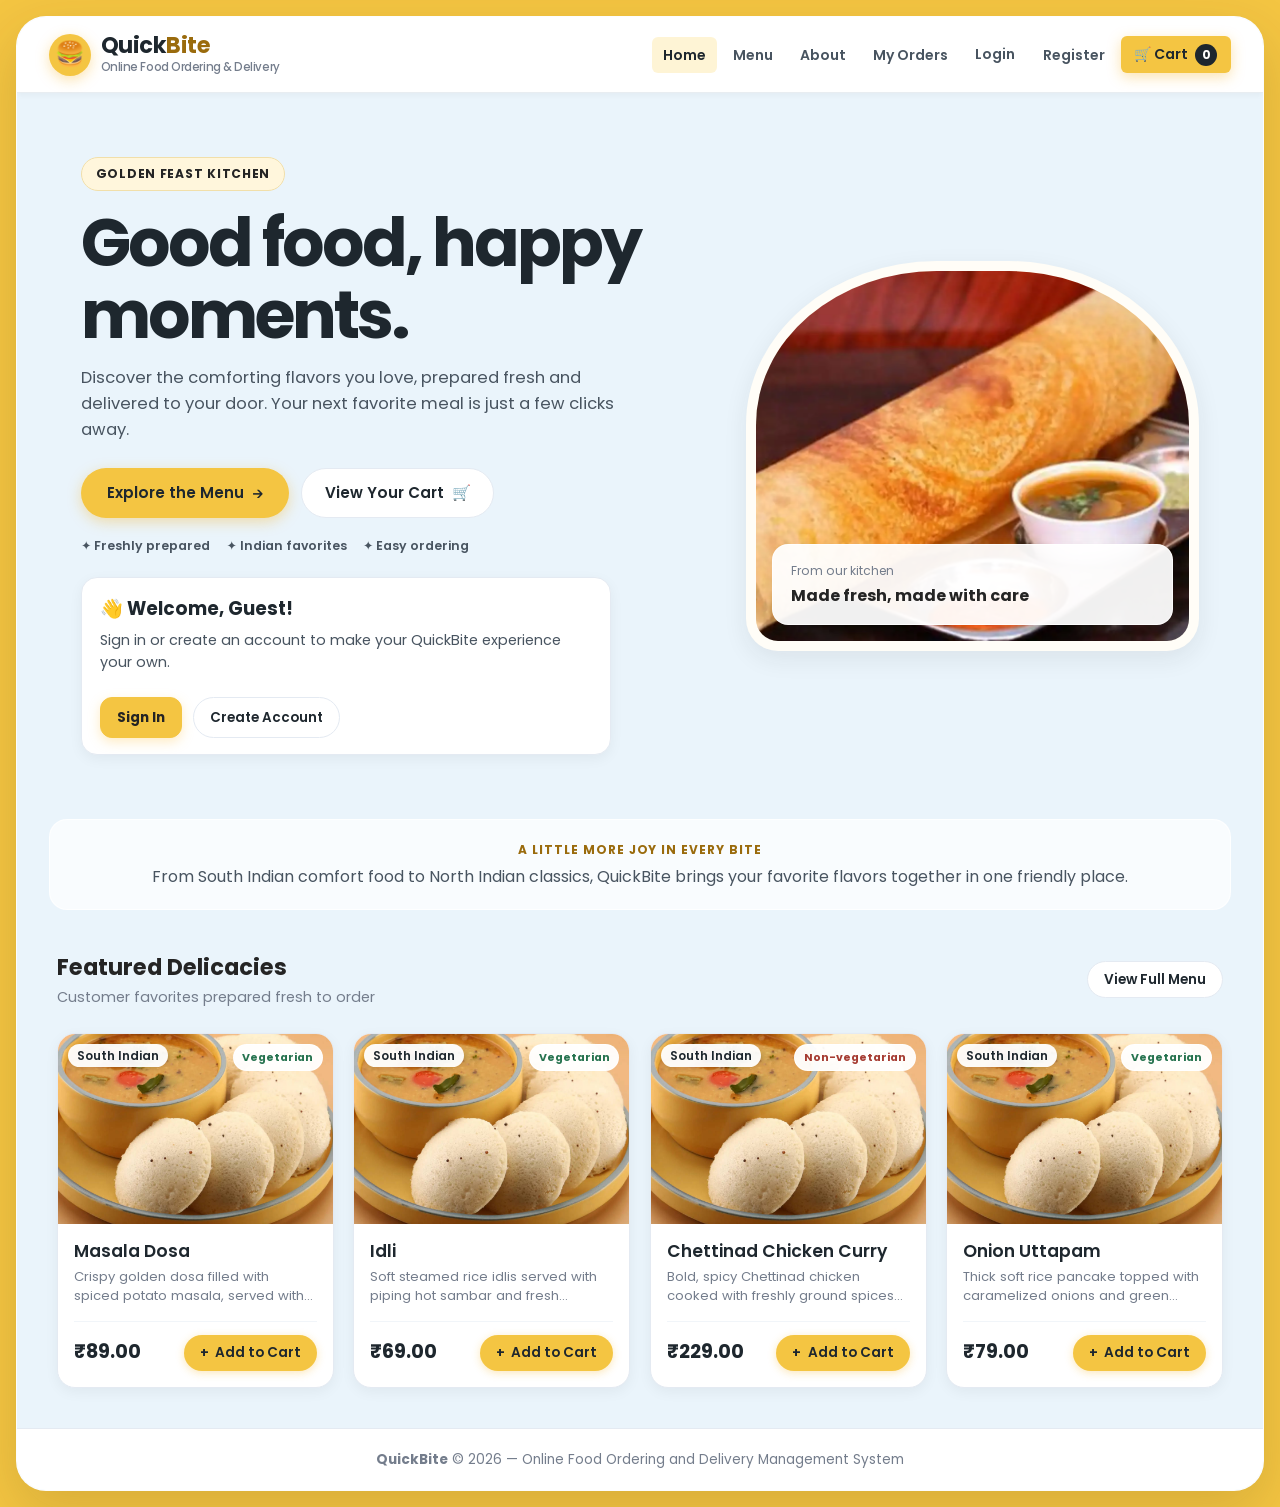
==== commit 3ac685a9: "Polish QuickBite catalogue and shopping experience Co-authored-by: Copilot <223556219+Copilot@users." ====
--- a/index.html
+++ b/index.html
@@ -26,9 +26,10 @@
 
         <nav>
           <ul class="nav-links">
-            <li><span class="team-pill">PROJECT RRN 1247</span></li>
             <li><a href="index.html" class="nav-link active" aria-current="page">Home</a></li>
             <li><a href="menu.html" class="nav-link">Menu</a></li>
+            <li><a href="#about" class="nav-link">About</a></li>
+            <li><a href="#" class="nav-link" onclick="alert('Order history is not available yet.'); return false;">My Orders</a></li>
             <li><a href="login.html" id="nav-login-link" class="nav-link">Login</a></li>
             <li><a href="register.html" id="nav-register-link" class="nav-link">Register</a></li>
             <li>
@@ -44,42 +45,62 @@
 
     <!-- Hero Section -->
     <section class="hero-box">
-      <div class="hero-badge" style="display: inline-block; background-color: var(--warm-cream); color: var(--charcoal); font-size: 0.75rem; font-weight: 700; text-transform: uppercase; padding: 0.35rem 0.85rem; border-radius: 50px; margin-bottom: 0.8rem; border: 1px solid rgba(255, 200, 87, 0.7);">
-        Golden Feast Kitchen
-      </div>
-      <h2>Craving Delicious Food Delivered Fast?</h2>
-      <p>Savor authentic culinary flavors crafted with passion and fresh ingredients. Browse our food catalogue or access your personalized QuickBite account below.</p>
-      
-      <div class="hero-cta">
-        <a href="menu.html" class="btn-yellow">Browse Food Menu →</a>
-        <a href="cart.html" class="btn-secondary">View Shopping Cart 🛒</a>
-      </div>
-
-      <!-- Teammate's Interactive Session Status Card (RRN 1246) -->
-      <div id="home-session-status" class="status-card">
-        <div id="guest-view">
-          <h3>👋 Welcome, Guest!</h3>
-          <p>You are currently browsing as a guest. Sign in with your demo account or register a new one to unlock personalized recommendations.</p>
-          <div style="margin-top: 1rem; display: flex; gap: 0.75rem; flex-wrap: wrap;">
-            <a href="login.html" class="btn btn-primary" style="padding: 0.5rem 1.1rem; font-size: 0.85rem;">Sign In</a>
-            <a href="register.html" class="btn btn-secondary" style="padding: 0.5rem 1.1rem; font-size: 0.85rem;">Create Account</a>
-          </div>
-        </div>
-
-        <div id="logged-in-view" style="display: none;">
-          <h3>🎉 Welcome back, <span id="user-display-name">Foodie</span>!</h3>
-          <p>You are logged into your QuickBite account. Ready to order your favorite dishes?</p>
-          <div style="margin-top: 1rem; display: flex; gap: 0.75rem; flex-wrap: wrap; align-items: center;">
-            <a href="menu.html" class="btn btn-primary" style="padding: 0.5rem 1.1rem; font-size: 0.85rem;">Order Now →</a>
-            <button type="button" id="btn-home-logout" class="btn btn-secondary" data-action="logout" style="padding: 0.5rem 1.1rem; font-size: 0.85rem; cursor: pointer;">
-              Log Out
-            </button>
-          </div>
+      <div class="hero-copy">
+        <div class="hero-badge">Golden Feast Kitchen</div>
+        <h2>Good food, happy moments.</h2>
+        <p>Discover the comforting flavors you love, prepared fresh and delivered to your door. Your next favorite meal is just a few clicks away.</p>
+
+        <div class="hero-cta">
+          <a href="menu.html" class="btn-yellow">Explore the Menu <span aria-hidden="true">→</span></a>
+          <a href="cart.html" class="btn-secondary">View Your Cart <span aria-hidden="true">🛒</span></a>
+        </div>
+
+        <div class="hero-trust-row" aria-label="QuickBite highlights">
+          <span>✦ Freshly prepared</span>
+          <span>✦ Indian favorites</span>
+          <span>✦ Easy ordering</span>
+        </div>
+
+        <!-- Interactive session status for the authentication module -->
+        <div id="home-session-status" class="status-card">
+          <div id="guest-view">
+            <h3>👋 Welcome, Guest!</h3>
+            <p>Sign in or create an account to make your QuickBite experience your own.</p>
+            <div class="session-actions">
+              <a href="login.html" class="btn btn-primary">Sign In</a>
+              <a href="register.html" class="btn btn-secondary">Create Account</a>
+            </div>
+          </div>
+
+          <div id="logged-in-view" style="display: none;">
+            <h3>🎉 Welcome back, <span id="user-display-name">Foodie</span>!</h3>
+            <p>You are logged into QuickBite. Ready to order your favorite dishes?</p>
+            <div class="session-actions">
+              <a href="menu.html" class="btn btn-primary">Order Now <span aria-hidden="true">→</span></a>
+              <button type="button" id="btn-home-logout" class="btn btn-secondary" data-action="logout">Log Out</button>
+            </div>
+          </div>
+        </div>
+      </div>
+      <div class="hero-visual">
+        <img
+          src="quickbite_golden_feast/images/masala-dosa.webp"
+          alt="Golden masala dosa served with chutney"
+          fetchpriority="high"
+        >
+        <div class="hero-image-note">
+          <span>From our kitchen</span>
+          <strong>Made fresh, made with care</strong>
         </div>
       </div>
     </section>
 
-    <!-- Featured Food Catalogue Section (RRN 1247) -->
+    <section class="about-strip" id="about">
+      <span class="about-eyebrow">A little more joy in every bite</span>
+      <p>From South Indian comfort food to North Indian classics, QuickBite brings your favorite flavors together in one friendly place.</p>
+    </section>
+
+    <!-- Featured food catalogue -->
     <section class="featured-section">
       <div class="featured-header">
         <div>
@@ -97,7 +118,6 @@
     <!-- Site Footer -->
     <footer class="site-footer">
       <p><strong>QuickBite</strong> &copy; 2026 — Online Food Ordering and Delivery Management System</p>
-      <p style="font-size: 0.78rem; margin-top: 4px;">Branch: <code>feature/rrn-1247-food-catalogue</code></p>
     </footer>
 
   </div>
@@ -130,8 +150,9 @@
       grid.innerHTML = items.map(item => `
         <div class="food-card">
           <div class="food-card-img-wrap">
-            <img src="${item.image}" alt="${item.name}" loading="lazy" onerror="this.src='https://images.unsplash.com/photo-1546069901-ba9599a7e63c?auto=format&fit=crop&w=500&q=80'">
+            <img src="${item.image}" alt="${item.name}" loading="lazy" onerror="this.onerror=null;this.src='quickbite_golden_feast/images/idli-sambar.jpg'">
             <span class="food-category-badge">${item.category}</span>
+            <span class="food-diet-badge ${item.veg === true ? "veg" : "non-veg"}">${item.veg === true ? "Vegetarian" : "Non-vegetarian"}</span>
           </div>
           <div class="food-card-body">
             <h4 class="food-card-title">${item.name}</h4>
@@ -152,8 +173,7 @@
       const items = getFoodItems();
       const product = items.find(i => Number(i.id) === Number(id));
       if (product) {
-        addToCart(product);
-        showToast(`Added "${product.name}" to cart! 🛒`);
+        if (addToCart(product)) showToast(`Added "${product.name}" to cart! 🛒`);
       }
     }
 
--- a/css/style.css
+++ b/css/style.css
@@ -1150,3 +1150,540 @@
     padding: 1rem;
   }
 }
+
+/* --------------------------------------------------------------------------
+   QuickBite shared visual refresh
+   -------------------------------------------------------------------------- */
+:root {
+  --primary-yellow: #f4c542;
+  --primary-yellow-hover: #e4b42f;
+  --primary-gold: #f4c542;
+  --primary-gold-hover: #e4b42f;
+  --primary-gold-dark: #9a6b0d;
+  --bg-yellow: #f4c542;
+  --container-light-blue: #eaf4fb;
+  --warm-cream: #fff6dc;
+  --shadow-lg: 0 18px 48px rgba(49, 58, 65, 0.14);
+}
+
+html,
+body {
+  background: #f4c542;
+  background-attachment: initial;
+  overflow-x: hidden;
+}
+
+body {
+  padding: 1rem;
+}
+
+.main-wrapper {
+  max-width: 1320px;
+  background: var(--container-light-blue);
+  border-radius: 30px;
+  box-shadow: 0 20px 55px rgba(63, 51, 15, 0.16);
+}
+
+.site-header {
+  padding: 1rem 2rem;
+  border-bottom: 1px solid #e8edf1;
+}
+
+.nav-links {
+  gap: 0.3rem;
+}
+
+.nav-links a.nav-link,
+.nav-link {
+  padding: 0.5rem 0.7rem;
+  white-space: nowrap;
+}
+
+.team-pill {
+  background: var(--warm-cream);
+  border-color: #f1dfaa;
+}
+
+.hero-box {
+  display: grid;
+  grid-template-columns: minmax(0, 1.15fr) minmax(300px, 0.85fr);
+  align-items: center;
+  gap: clamp(1.5rem, 4vw, 4rem);
+  min-height: 480px;
+  padding: clamp(1.5rem, 5vw, 4rem);
+  text-align: left;
+  background: transparent;
+  border: 0;
+  margin: 0;
+}
+
+.hero-copy,
+.hero-visual {
+  min-width: 0;
+}
+
+.hero-badge {
+  display: inline-flex;
+  margin-bottom: 1rem;
+  padding: 0.4rem 0.85rem;
+  border: 1px solid #f1dfaa;
+  border-radius: var(--radius-pill);
+  background: var(--warm-cream);
+  color: var(--charcoal);
+  font-size: 0.76rem;
+  font-weight: 700;
+  letter-spacing: 0.06em;
+  text-transform: uppercase;
+}
+
+.hero-box h2 {
+  max-width: 640px;
+  margin-bottom: 0.85rem;
+  font-size: clamp(2.35rem, 5.2vw, 4.3rem);
+  line-height: 1.08;
+  letter-spacing: -0.045em;
+}
+
+.hero-box .hero-copy > p {
+  max-width: 540px;
+  margin: 0 0 1.5rem;
+  color: var(--text-body);
+  font-size: 1.03rem;
+}
+
+.hero-cta {
+  justify-content: flex-start;
+  gap: 0.75rem;
+}
+
+.hero-trust-row {
+  display: flex;
+  flex-wrap: wrap;
+  gap: 0.45rem 1rem;
+  margin-top: 1.1rem;
+  color: var(--text-body);
+  font-size: 0.78rem;
+  font-weight: 600;
+}
+
+.status-card {
+  max-width: 530px;
+  margin: 1.35rem 0 0;
+  padding: 1rem 1.15rem;
+  border-radius: 16px;
+}
+
+.session-actions {
+  display: flex;
+  flex-wrap: wrap;
+  gap: 0.65rem;
+  margin-top: 0.8rem;
+}
+
+.session-actions .btn {
+  padding: 0.55rem 1rem;
+  font-size: 0.84rem;
+}
+
+.hero-visual {
+  position: relative;
+  min-height: 390px;
+  overflow: hidden;
+  border: 10px solid rgba(255, 255, 255, 0.78);
+  border-radius: 42% 42% 32px 32px;
+  background: var(--warm-cream);
+  box-shadow: var(--shadow-md);
+}
+
+.hero-visual img {
+  position: absolute;
+  inset: 0;
+  width: 100%;
+  height: 100%;
+  object-fit: cover;
+}
+
+.hero-image-note {
+  position: absolute;
+  right: 1rem;
+  bottom: 1rem;
+  left: 1rem;
+  display: grid;
+  gap: 0.15rem;
+  padding: 1rem 1.15rem;
+  border: 1px solid rgba(255, 255, 255, 0.8);
+  border-radius: 16px;
+  background: rgba(255, 255, 255, 0.94);
+  box-shadow: var(--shadow-subtle);
+}
+
+.hero-image-note span {
+  color: var(--text-muted);
+  font-size: 0.76rem;
+}
+
+.hero-image-note strong {
+  color: var(--charcoal);
+  font-size: 1rem;
+}
+
+.about-strip {
+  margin: 0 2rem 1.5rem;
+  padding: 1.25rem 1.5rem;
+  border: 1px solid rgba(255, 255, 255, 0.8);
+  border-radius: 18px;
+  background: rgba(255, 255, 255, 0.72);
+  text-align: center;
+}
+
+.about-eyebrow {
+  display: block;
+  margin-bottom: 0.25rem;
+  color: var(--primary-gold-dark);
+  font-size: 0.75rem;
+  font-weight: 700;
+  letter-spacing: 0.08em;
+  text-transform: uppercase;
+}
+
+.about-strip p {
+  color: var(--text-body);
+}
+
+.featured-section,
+.catalogue-container,
+.cart-content-grid,
+.checkout-grid {
+  padding-right: clamp(1rem, 4vw, 2.5rem);
+  padding-left: clamp(1rem, 4vw, 2.5rem);
+}
+
+.featured-header {
+  gap: 1rem;
+}
+
+.featured-header h3 {
+  color: var(--charcoal);
+}
+
+.page-banner {
+  padding: 2rem clamp(1rem, 4vw, 2.5rem) 1rem;
+}
+
+.page-title {
+  font-size: clamp(1.65rem, 3vw, 2.15rem);
+  letter-spacing: -0.035em;
+}
+
+.menu-tools {
+  display: flex;
+  align-items: center;
+  justify-content: space-between;
+  gap: 1rem;
+  margin-bottom: 1.1rem;
+}
+
+.menu-search {
+  display: flex;
+  align-items: center;
+  gap: 0.65rem;
+  width: min(100%, 430px);
+  min-height: 48px;
+  padding: 0 1rem;
+  border: 1px solid var(--border-light);
+  border-radius: var(--radius-pill);
+  background: var(--card-white);
+  box-shadow: var(--shadow-sm);
+  color: var(--text-muted);
+  font-size: 1.35rem;
+}
+
+.menu-search input {
+  width: 100%;
+  min-width: 0;
+  border: 0;
+  outline: 0;
+  background: transparent;
+  color: var(--text-dark);
+  font-size: 0.94rem;
+}
+
+.menu-search:focus-within {
+  border-color: var(--primary-gold-dark);
+  box-shadow: 0 0 0 3px var(--focus-ring);
+}
+
+.veg-filter {
+  display: inline-flex;
+  align-items: center;
+  gap: 0.55rem;
+  color: var(--text-body);
+  font-size: 0.9rem;
+  font-weight: 600;
+  cursor: pointer;
+  white-space: nowrap;
+}
+
+.veg-filter input {
+  width: 18px;
+  height: 18px;
+  accent-color: #328263;
+}
+
+.category-pill {
+  padding: 0.55rem 1rem;
+  border-color: #dce5eb;
+}
+
+.food-grid {
+  grid-template-columns: repeat(auto-fill, minmax(min(100%, 235px), 1fr));
+  gap: 1.2rem;
+}
+
+.food-card {
+  border-radius: 18px;
+}
+
+.food-card-img-wrap {
+  height: 190px;
+  background: var(--warm-cream);
+}
+
+.food-card-body {
+  padding: 1rem;
+}
+
+.food-card-title {
+  line-height: 1.35;
+}
+
+.food-diet-badge {
+  position: absolute;
+  top: 10px;
+  right: 10px;
+  padding: 0.24rem 0.55rem;
+  border: 1px solid rgba(255, 255, 255, 0.8);
+  border-radius: var(--radius-pill);
+  background: rgba(255, 255, 255, 0.95);
+  color: #26734f;
+  font-size: 0.68rem;
+  font-weight: 700;
+}
+
+.food-diet-badge.non-veg {
+  color: #a63c32;
+}
+
+.btn-add-food:disabled {
+  opacity: 0.6;
+  cursor: not-allowed;
+  transform: none;
+}
+
+.menu-empty-state {
+  margin: 1rem 0;
+  padding: 2rem 1rem;
+  border: 1px dashed #cbd9e2;
+  border-radius: var(--radius-lg);
+  background: rgba(255, 255, 255, 0.65);
+  color: var(--text-muted);
+  text-align: center;
+}
+
+.menu-empty-state[hidden] {
+  display: none;
+}
+
+.cart-item-card,
+.form-card,
+.bill-card,
+.empty-cart-card {
+  border-radius: 20px;
+}
+
+.form-control,
+.form-input {
+  border-radius: 10px;
+}
+
+.auth-page {
+  min-height: 100vh;
+  background: #f4c542;
+}
+
+.auth-page .site-header,
+.auth-page .auth-main {
+  width: min(1320px, 100%);
+  margin-right: auto;
+  margin-left: auto;
+}
+
+.auth-page .site-header {
+  border-radius: 22px 22px 0 0;
+}
+
+.auth-page .auth-main {
+  min-height: 72vh;
+  border-radius: 0 0 28px 28px;
+  background: var(--container-light-blue);
+}
+
+.auth-page .nav-links {
+  justify-content: flex-end;
+}
+
+.checkout-grid {
+  grid-template-columns: minmax(0, 1fr) minmax(280px, 380px);
+}
+
+@media (max-width: 1000px) {
+  .site-header {
+    padding-right: 1.25rem;
+    padding-left: 1.25rem;
+  }
+
+  .hero-box {
+    grid-template-columns: minmax(0, 1fr) minmax(250px, 0.8fr);
+  }
+
+  .hero-visual {
+    min-height: 330px;
+  }
+
+  .team-pill {
+    display: none;
+  }
+}
+
+@media (max-width: 760px) {
+  body {
+    padding: 0.55rem;
+  }
+
+  .main-wrapper {
+    border-radius: 22px;
+  }
+
+  .site-header {
+    position: static;
+    gap: 0.75rem;
+    padding: 1rem;
+  }
+
+  .nav-container {
+    justify-content: center;
+    padding: 0;
+  }
+
+  .nav-links {
+    justify-content: center;
+  }
+
+  .hero-box {
+    grid-template-columns: 1fr;
+    gap: 1.5rem;
+    padding: 1.5rem;
+  }
+
+  .hero-visual {
+    min-height: 300px;
+    max-height: 380px;
+    border-radius: 26px;
+  }
+
+  .about-strip {
+    margin: 0 1rem 1.2rem;
+  }
+
+  .auth-page .site-header {
+    border-radius: 18px 18px 0 0;
+  }
+
+  .auth-page .auth-main {
+    border-radius: 0 0 22px 22px;
+  }
+}
+
+@media (max-width: 520px) {
+  .brand-text p {
+    font-size: 0.65rem;
+  }
+
+  .nav-links {
+    gap: 0.15rem;
+  }
+
+  .nav-links a.nav-link,
+  .nav-link {
+    padding: 0.4rem 0.48rem;
+    font-size: 0.78rem;
+  }
+
+  .cart-link-btn {
+    padding: 0.42rem 0.7rem;
+  }
+
+  .hero-box h2 {
+    font-size: clamp(2rem, 10vw, 2.7rem);
+  }
+
+  .hero-cta > a {
+    width: 100%;
+  }
+
+  .hero-trust-row {
+    gap: 0.35rem 0.7rem;
+    font-size: 0.72rem;
+  }
+
+  .menu-tools {
+    align-items: stretch;
+    flex-direction: column;
+  }
+
+  .menu-search {
+    width: 100%;
+  }
+
+  .category-bar {
+    flex-wrap: nowrap;
+    overflow-x: auto;
+    padding-bottom: 0.5rem;
+    scrollbar-width: thin;
+  }
+
+  .category-pill {
+    flex: 0 0 auto;
+  }
+
+  .featured-header {
+    align-items: flex-start;
+    flex-direction: column;
+  }
+
+  .cart-item-card {
+    flex-direction: row;
+    align-items: center;
+    gap: 0.75rem;
+    padding: 0.85rem;
+  }
+
+  .cart-item-img {
+    width: 64px;
+    height: 64px;
+  }
+
+  .cart-item-controls-wrap {
+    flex-wrap: wrap;
+    gap: 0.55rem;
+  }
+
+  .cart-item-subtotal {
+    min-width: auto;
+    font-size: 0.95rem;
+  }
+
+  .auth-page .nav-links {
+    justify-content: center;
+  }
+}
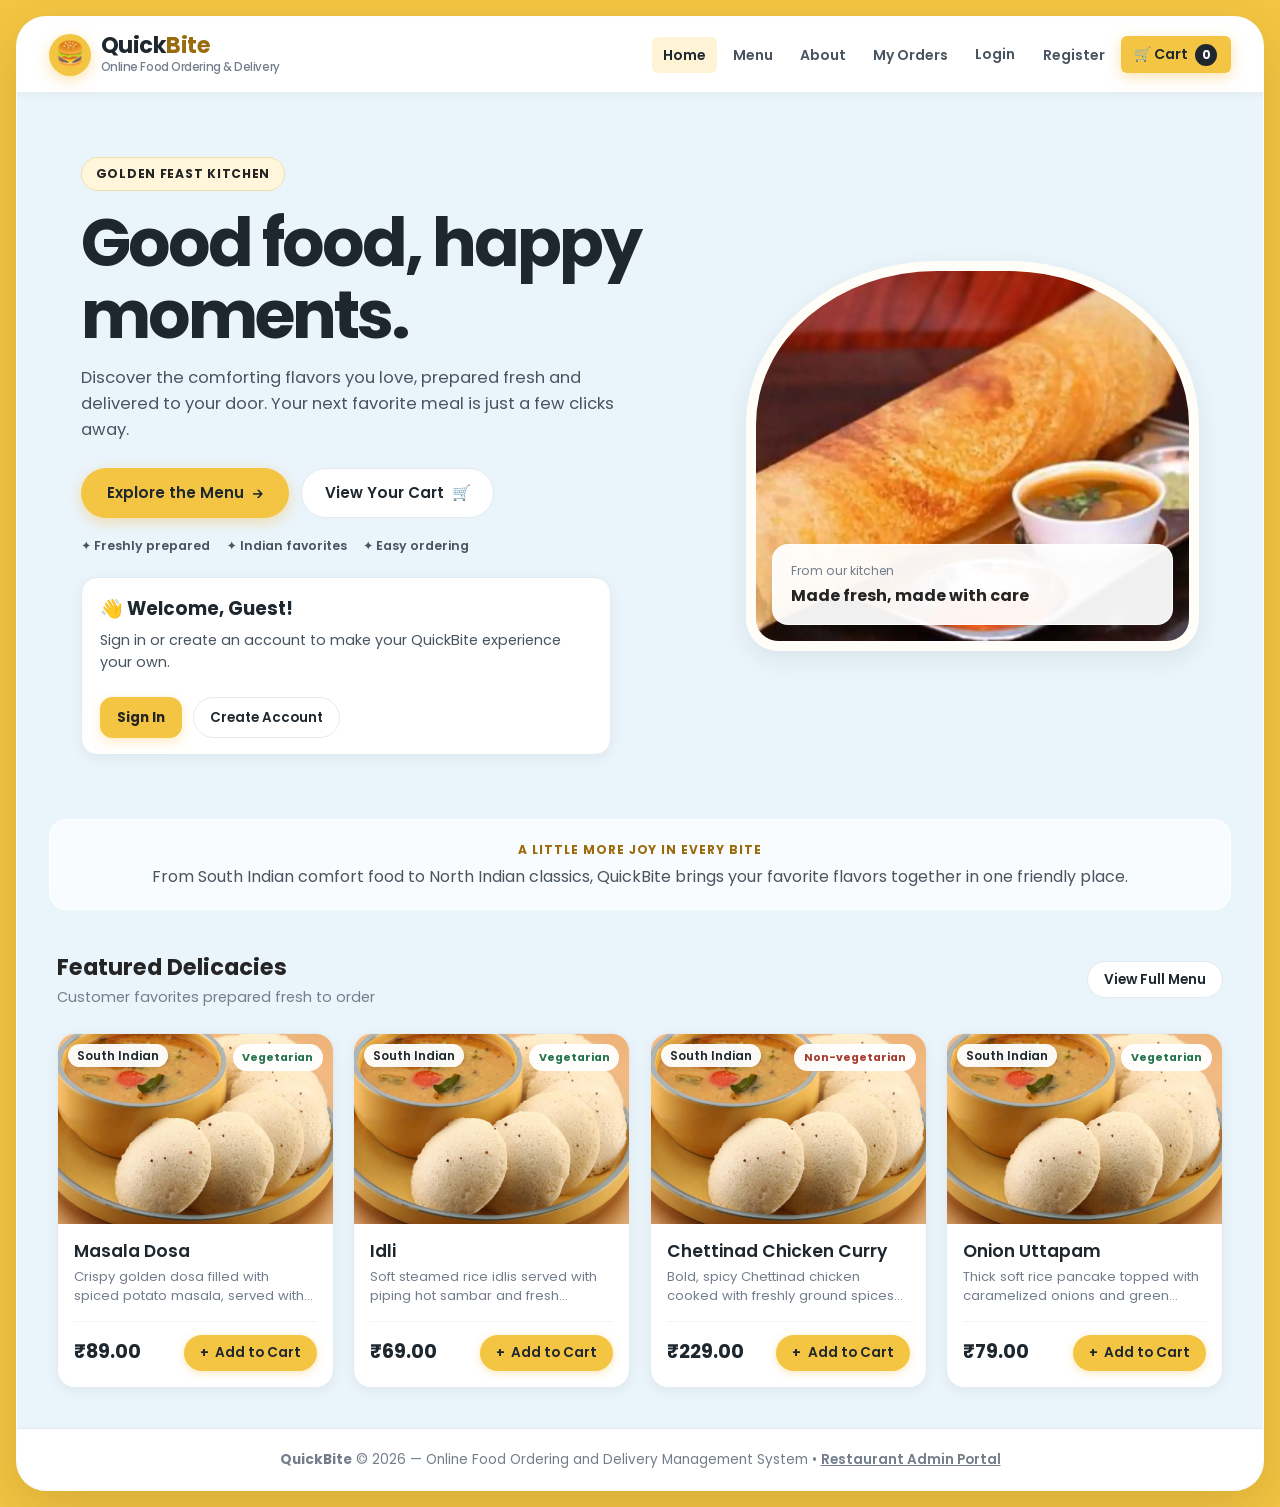
==== commit 6d0d82b1: "feat(admin): build South Indian Restaurant Admin Portal with menu CRUD and order management" ====
--- a/index.html
+++ b/index.html
@@ -117,7 +117,7 @@
 
     <!-- Site Footer -->
     <footer class="site-footer">
-      <p><strong>QuickBite</strong> &copy; 2026 — Online Food Ordering and Delivery Management System</p>
+      <p><strong>QuickBite</strong> &copy; 2026 — Online Food Ordering and Delivery Management System &bull; <a href="admin.html" style="text-decoration: underline; font-weight: 600;">Restaurant Admin Portal</a></p>
     </footer>
 
   </div>
